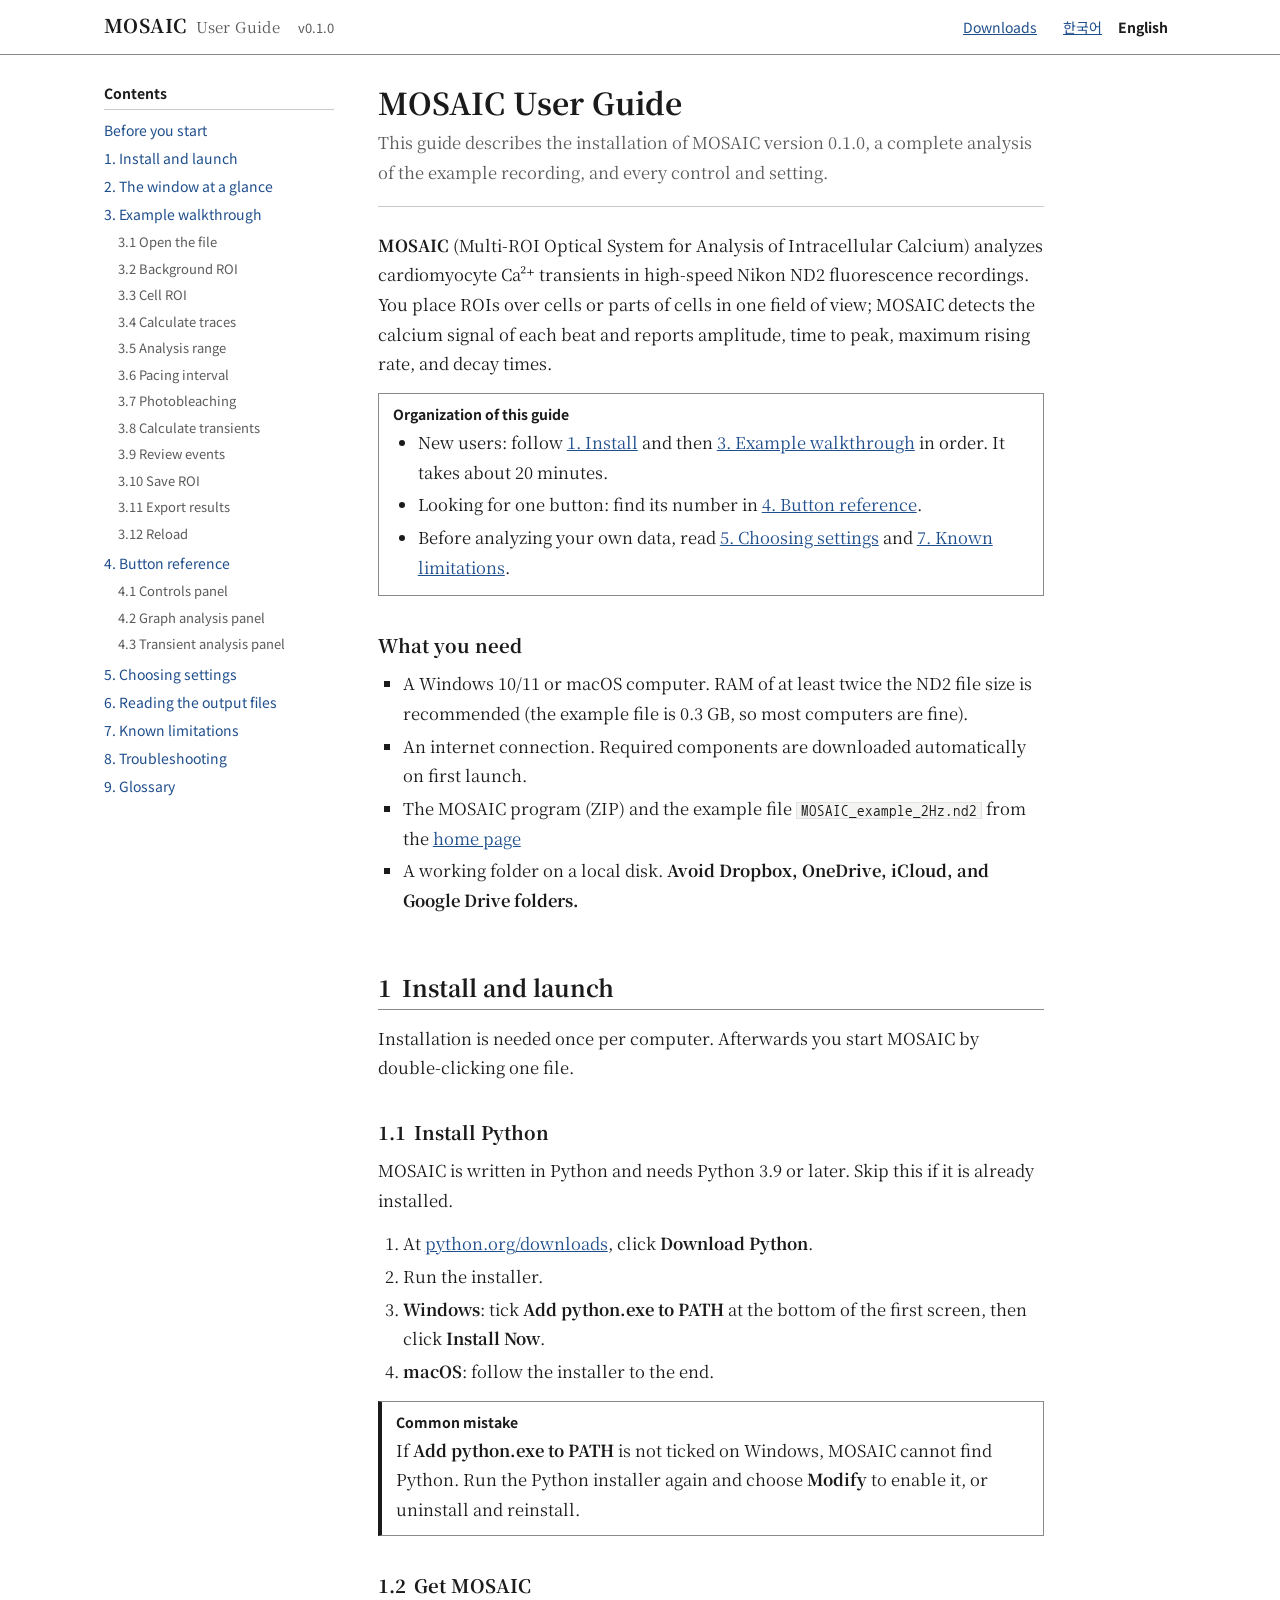
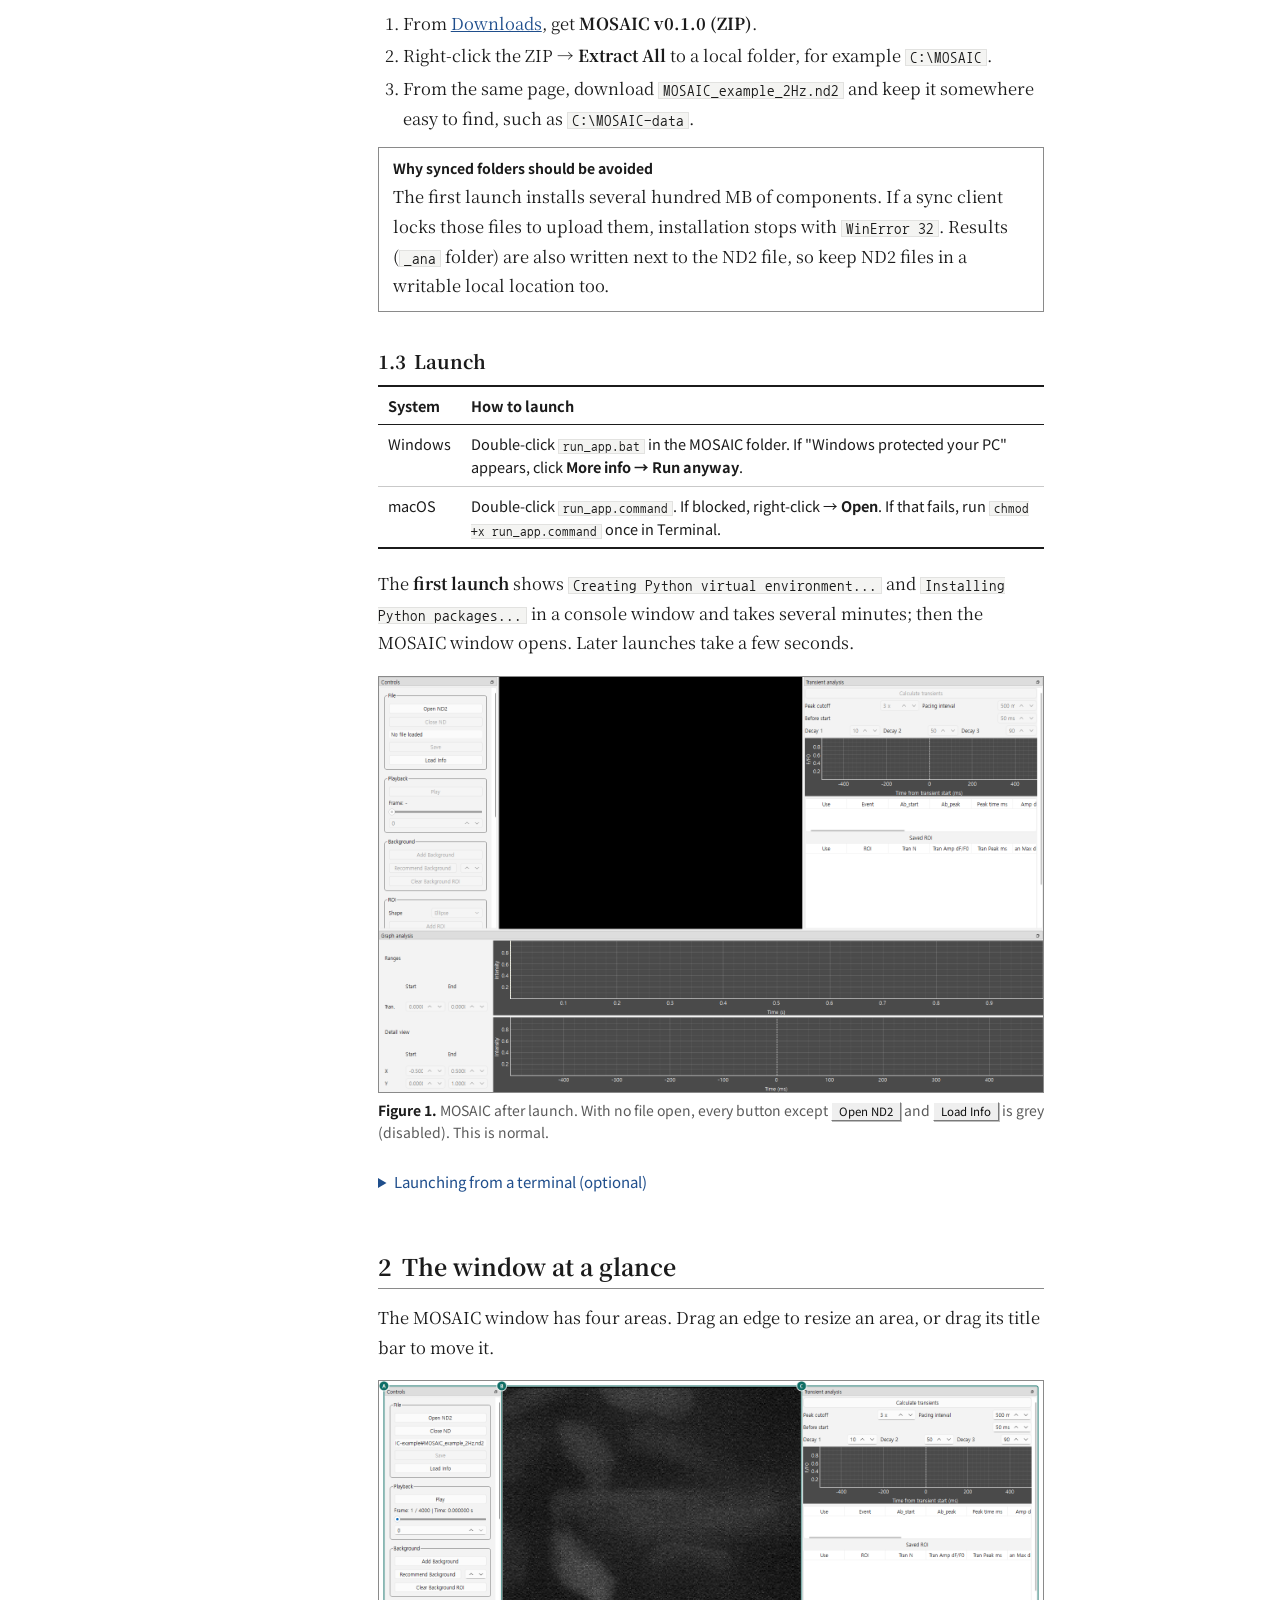
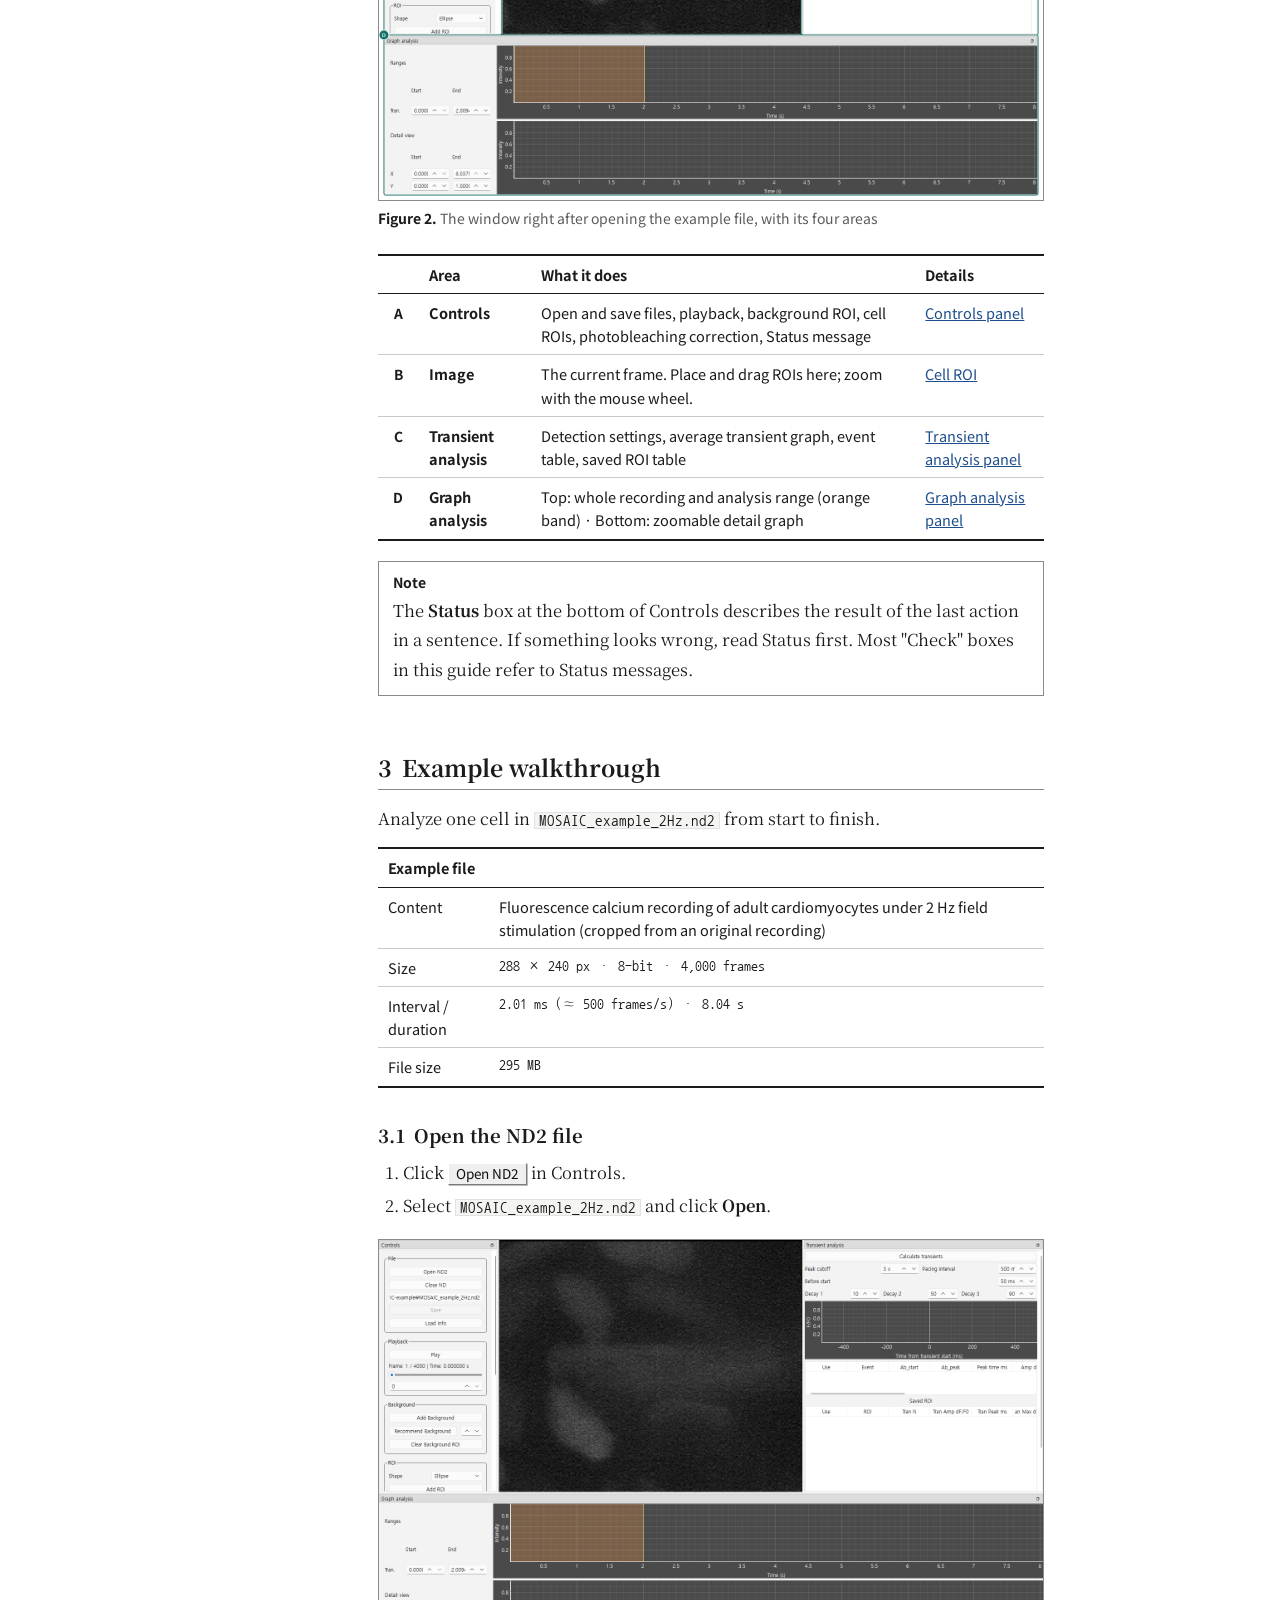
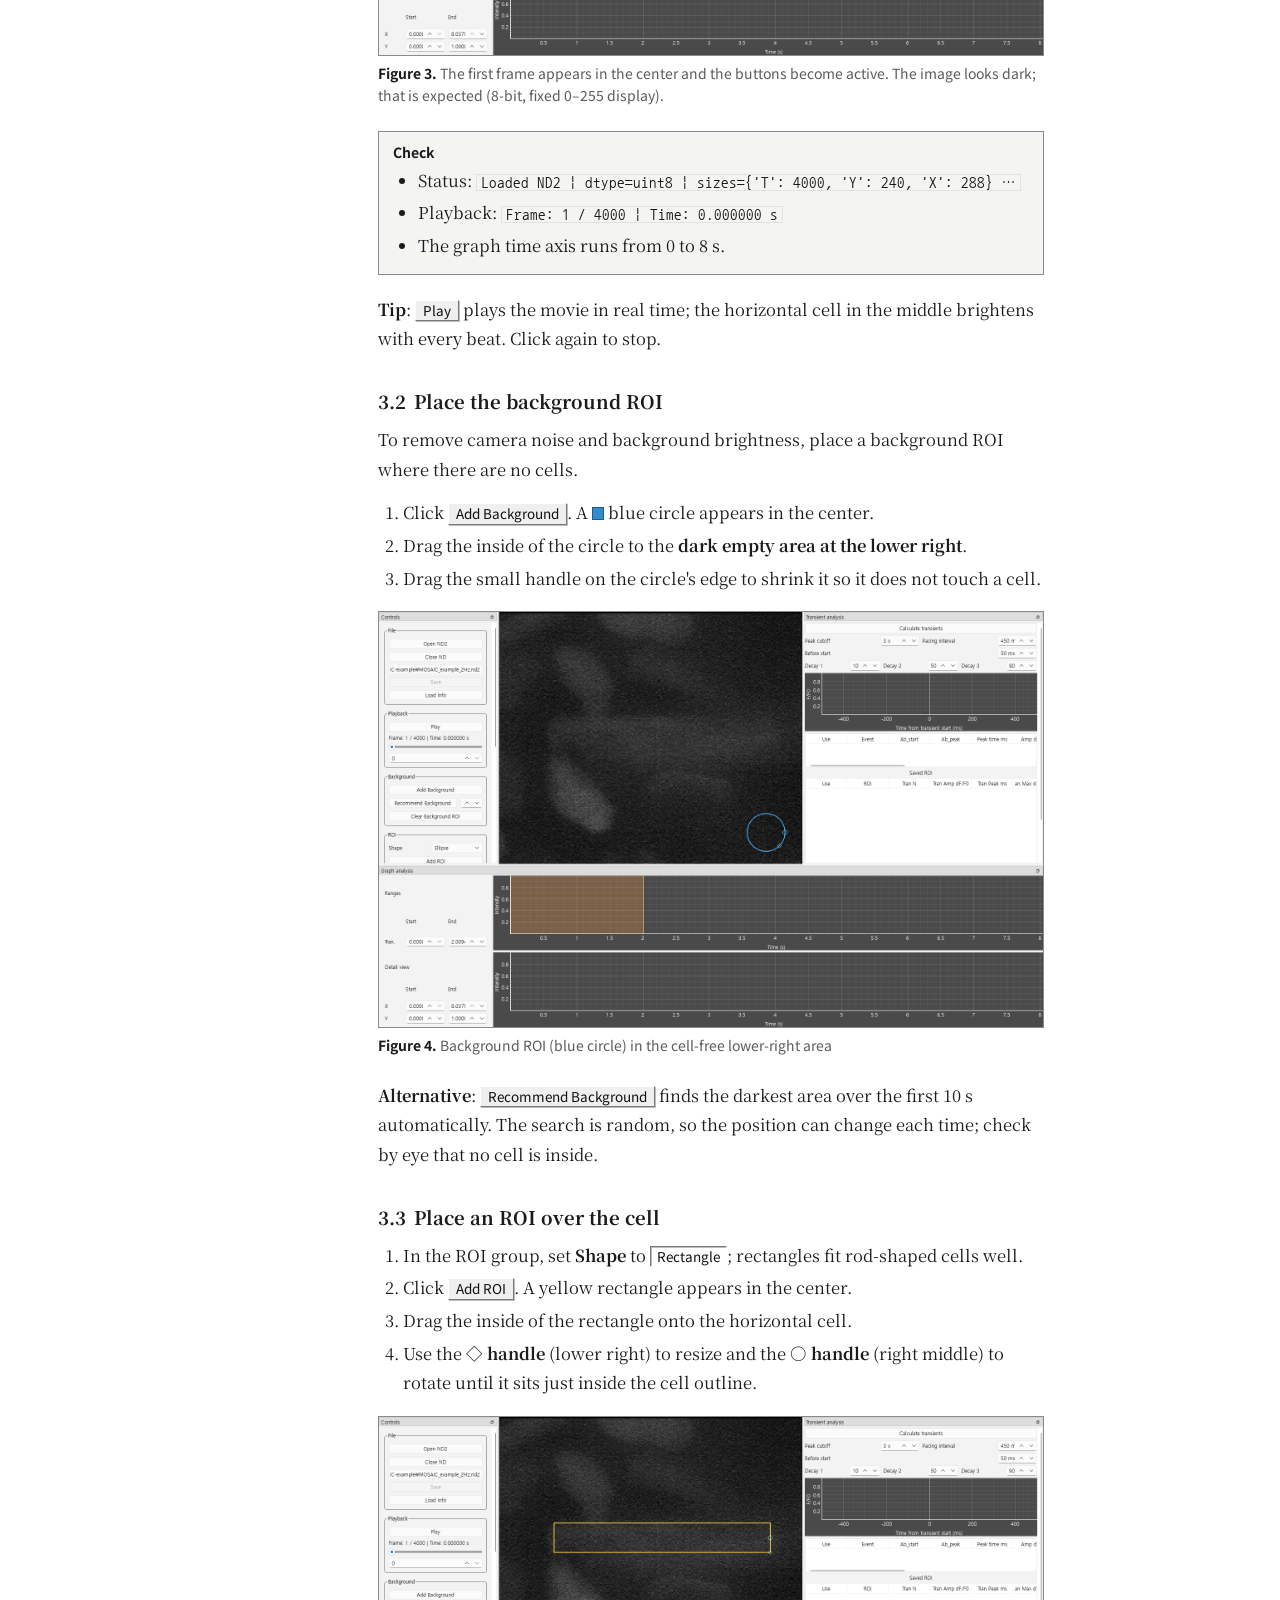
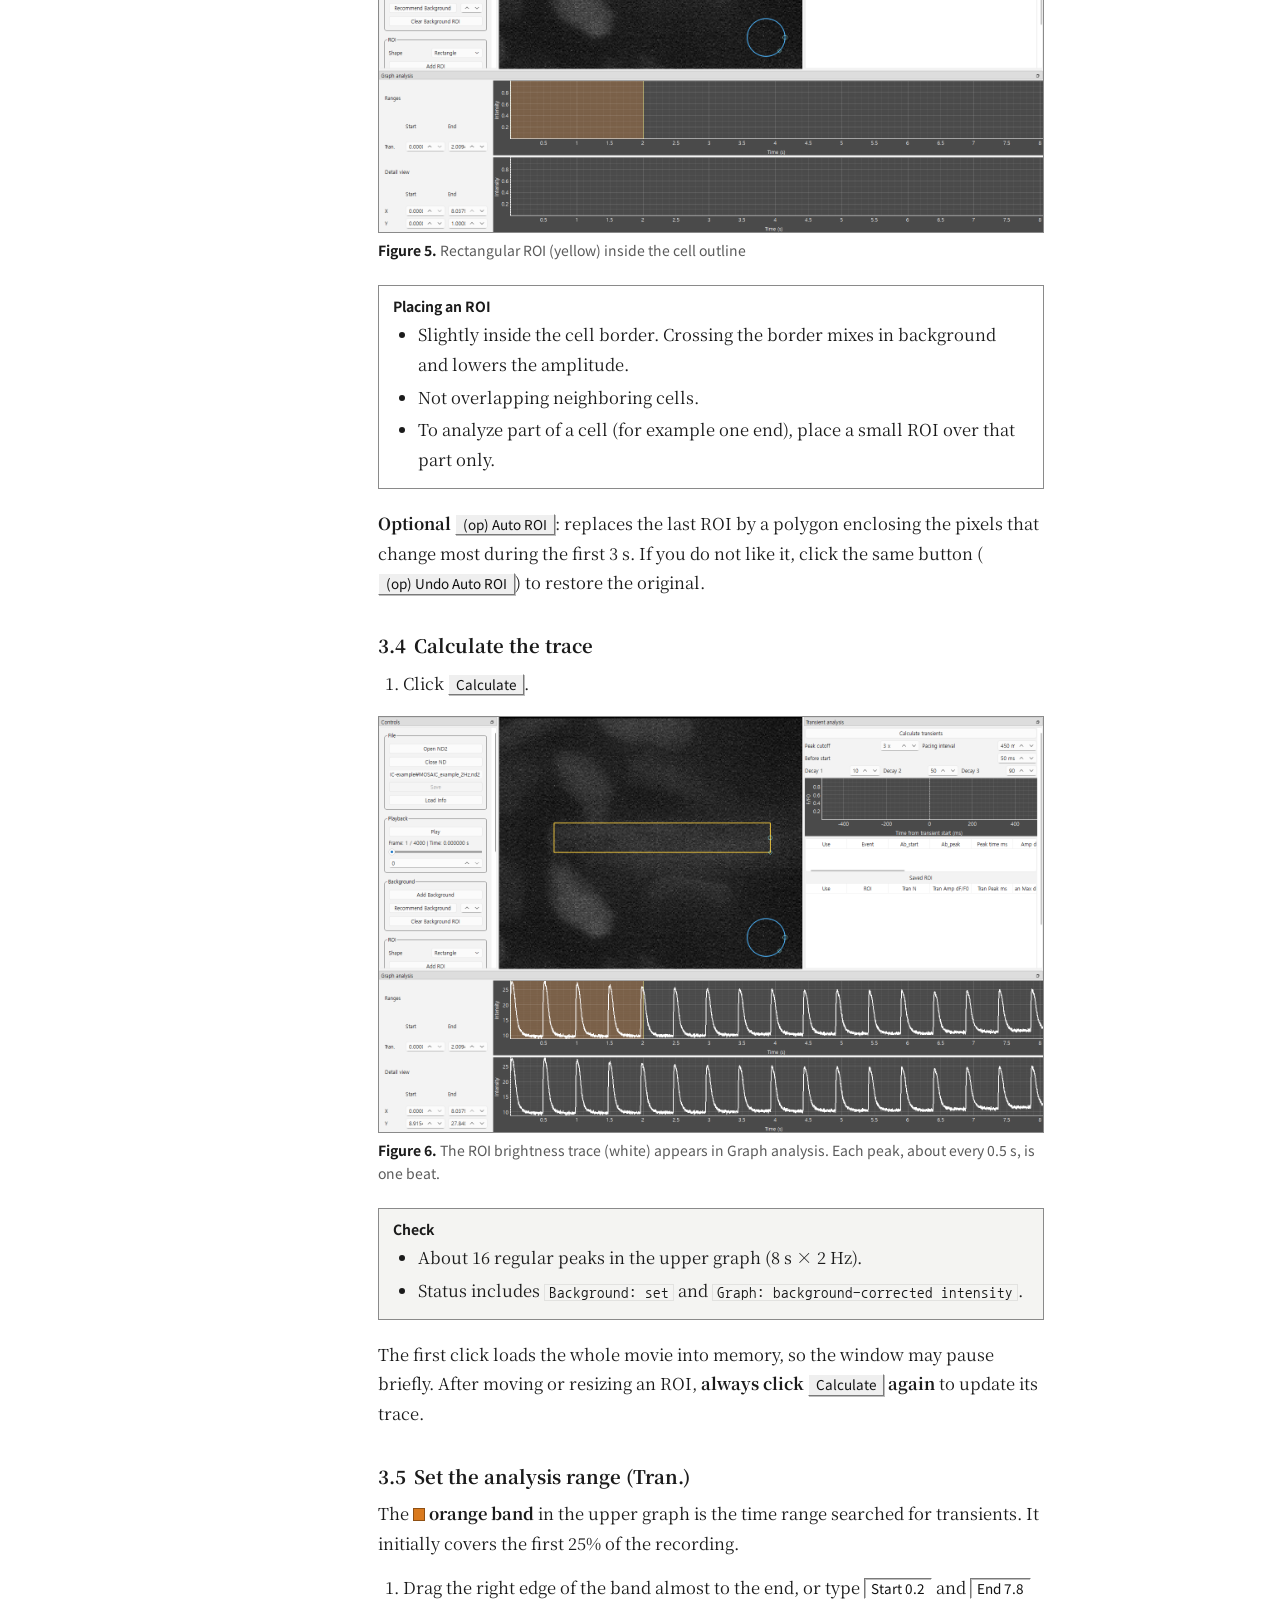
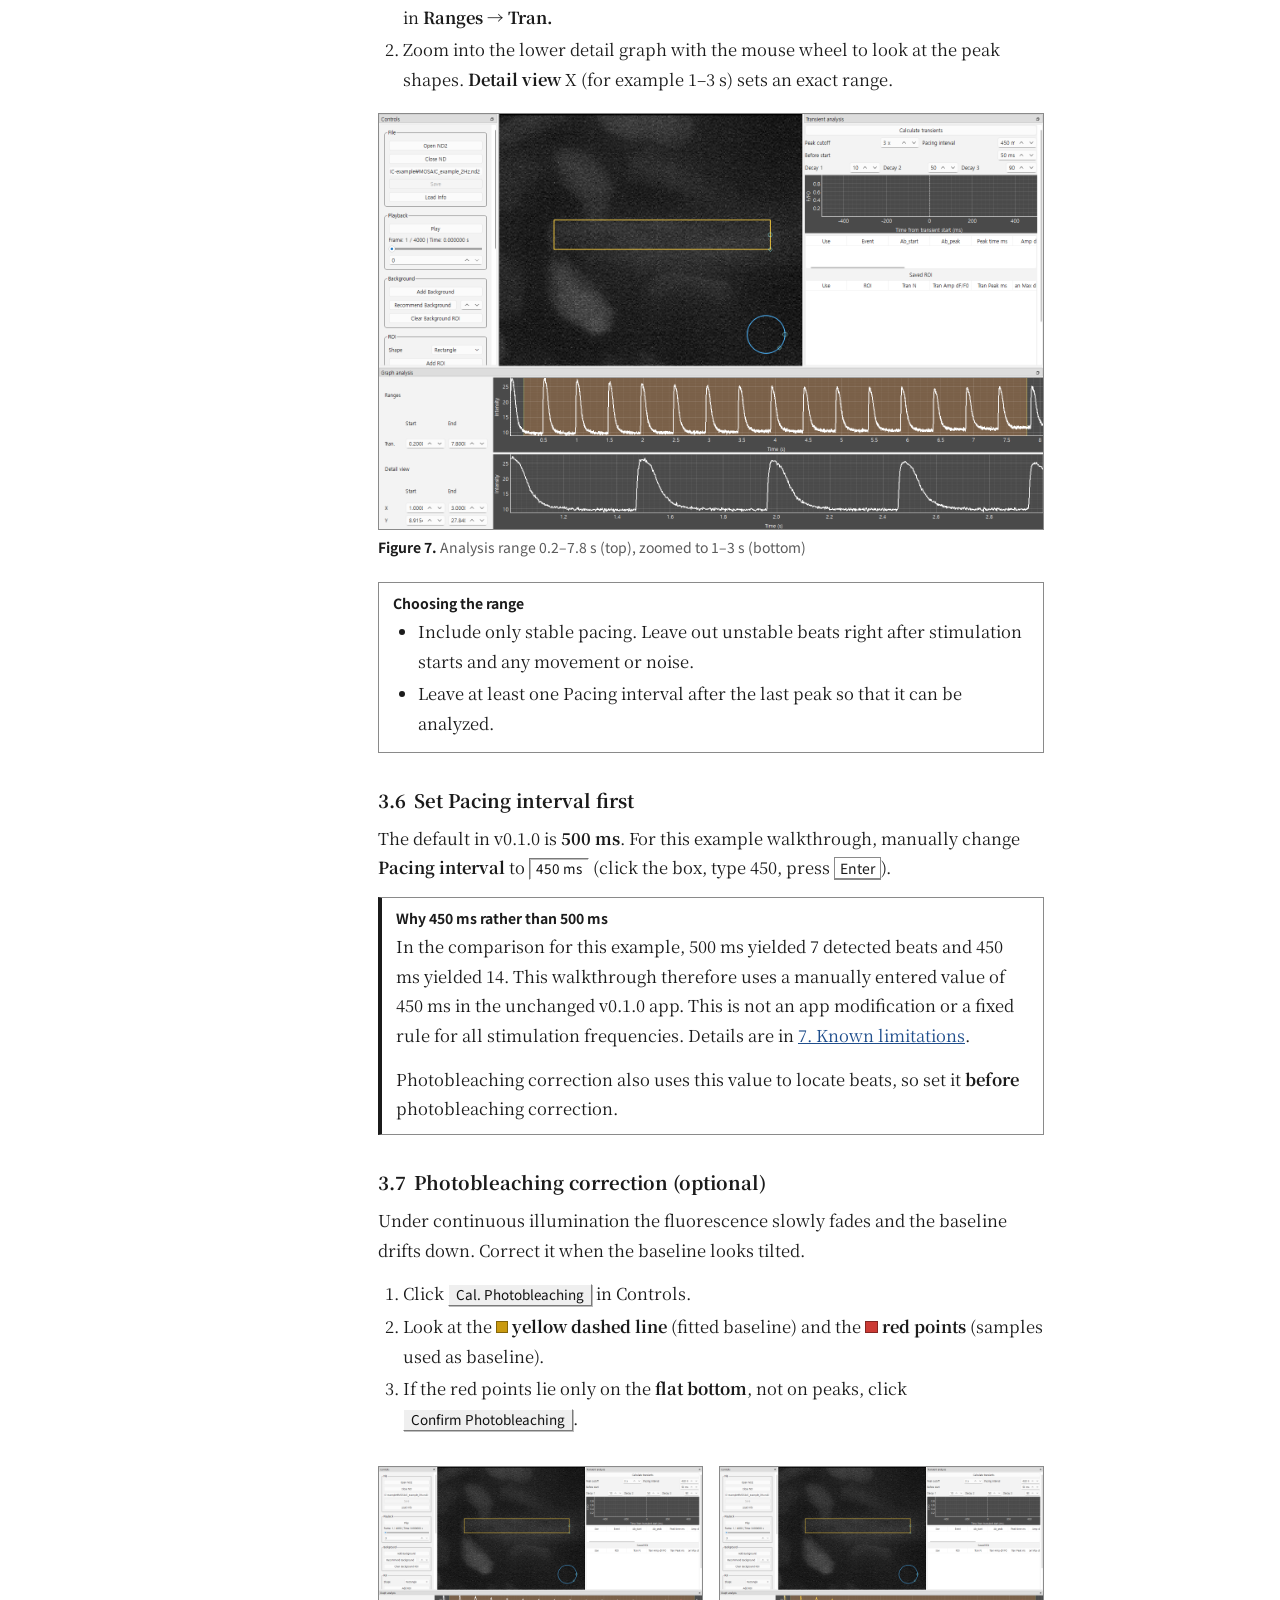
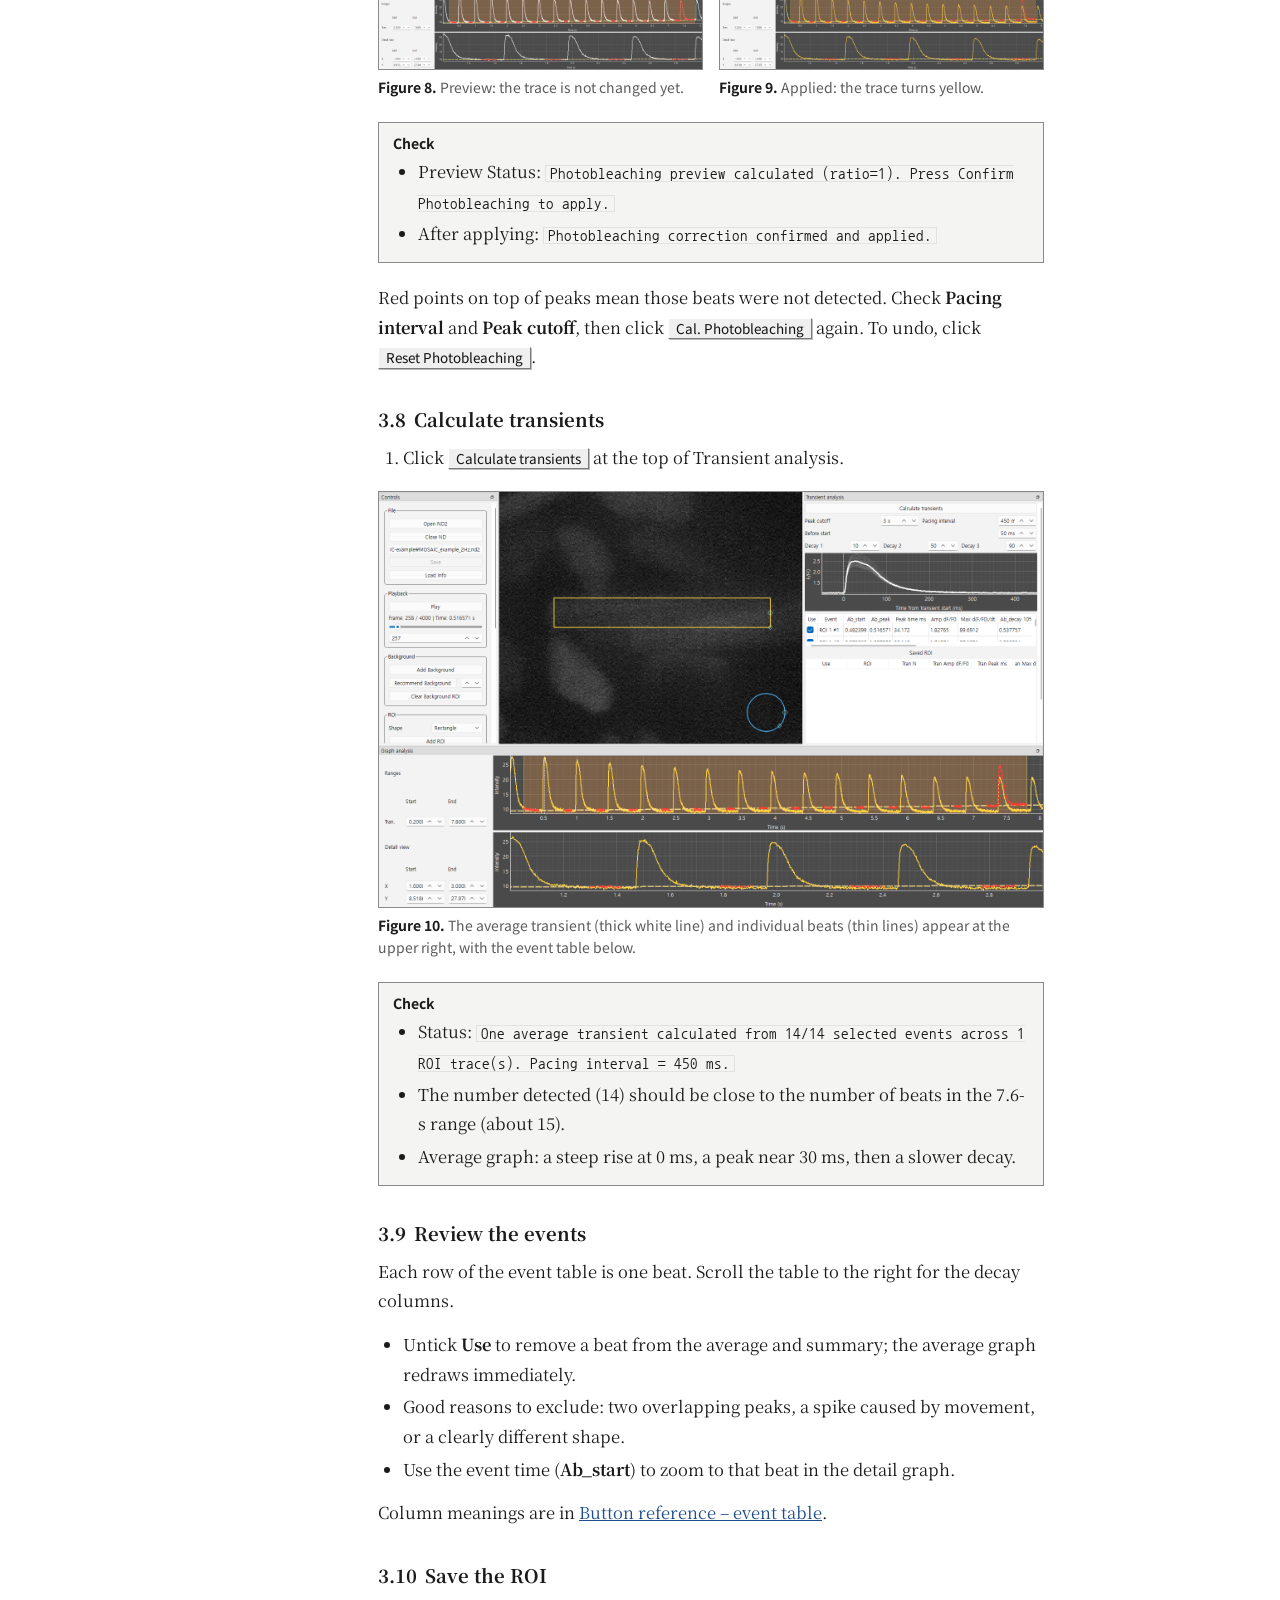
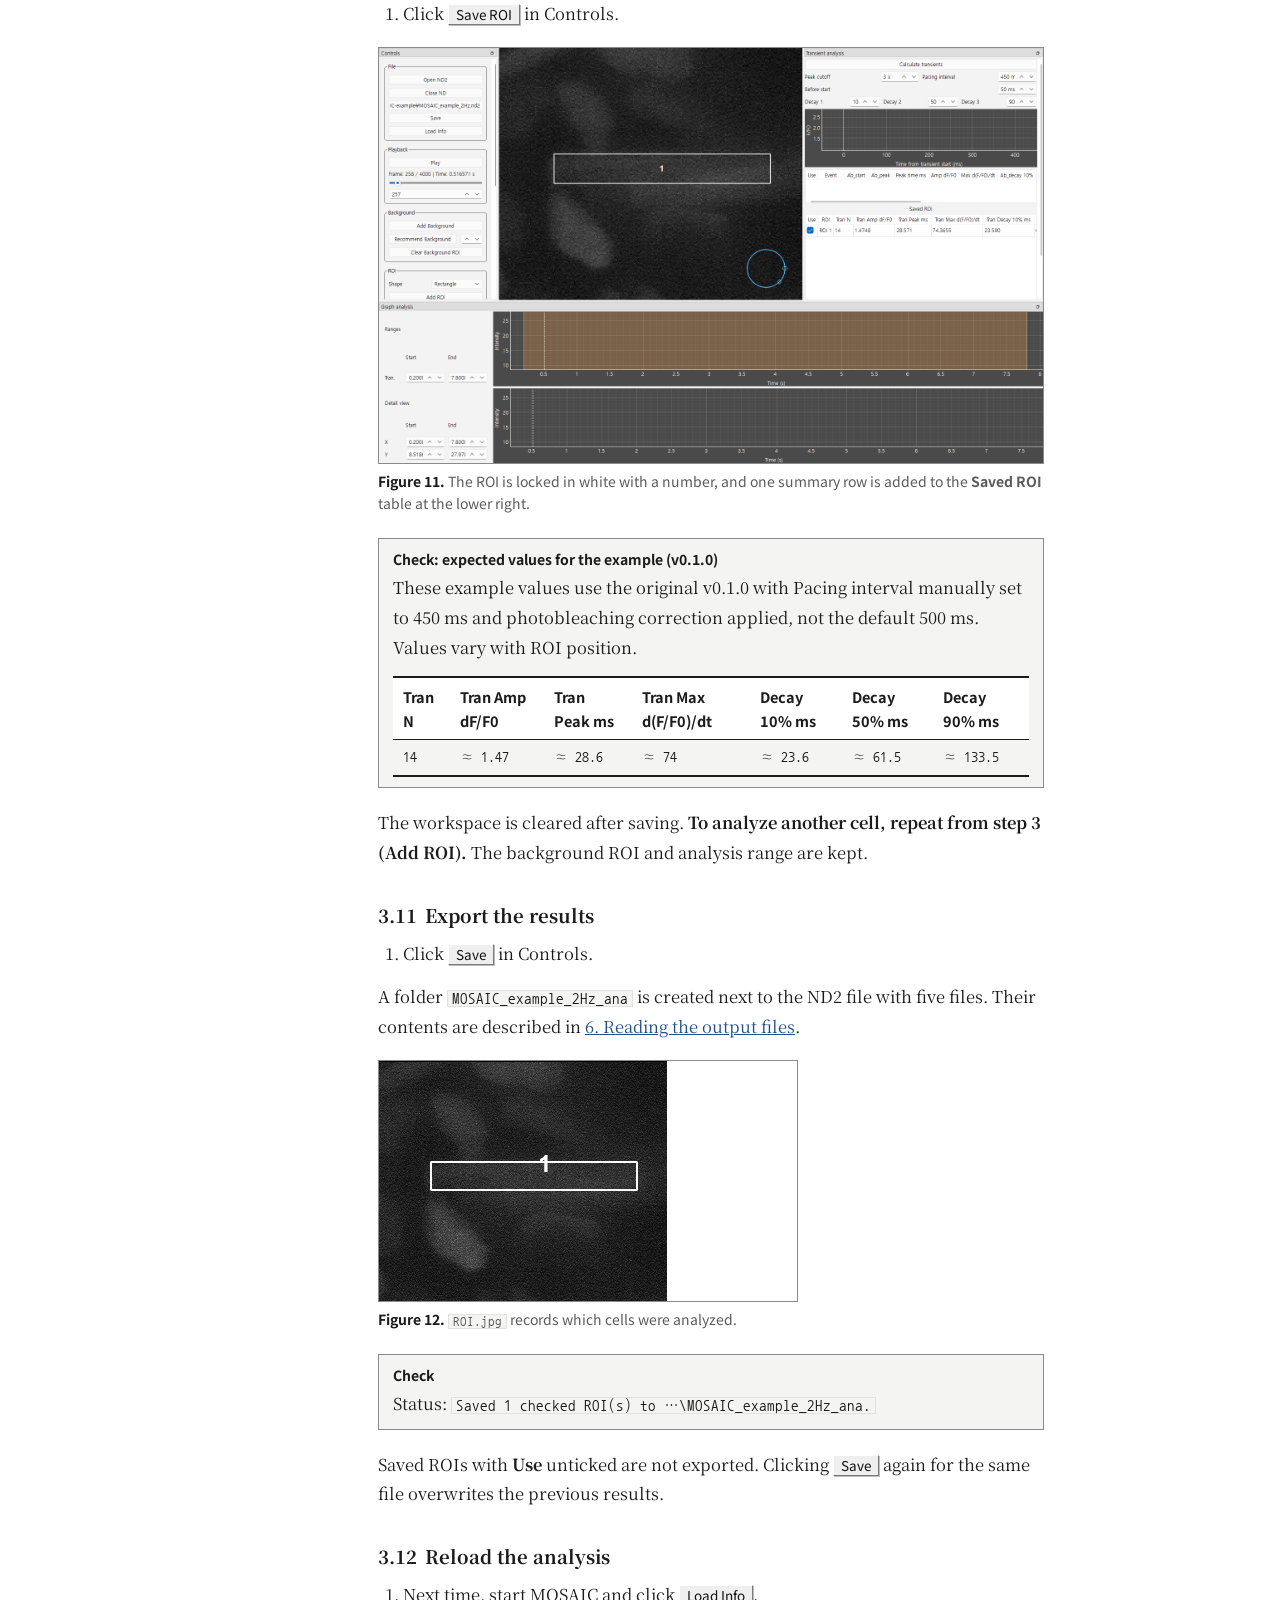
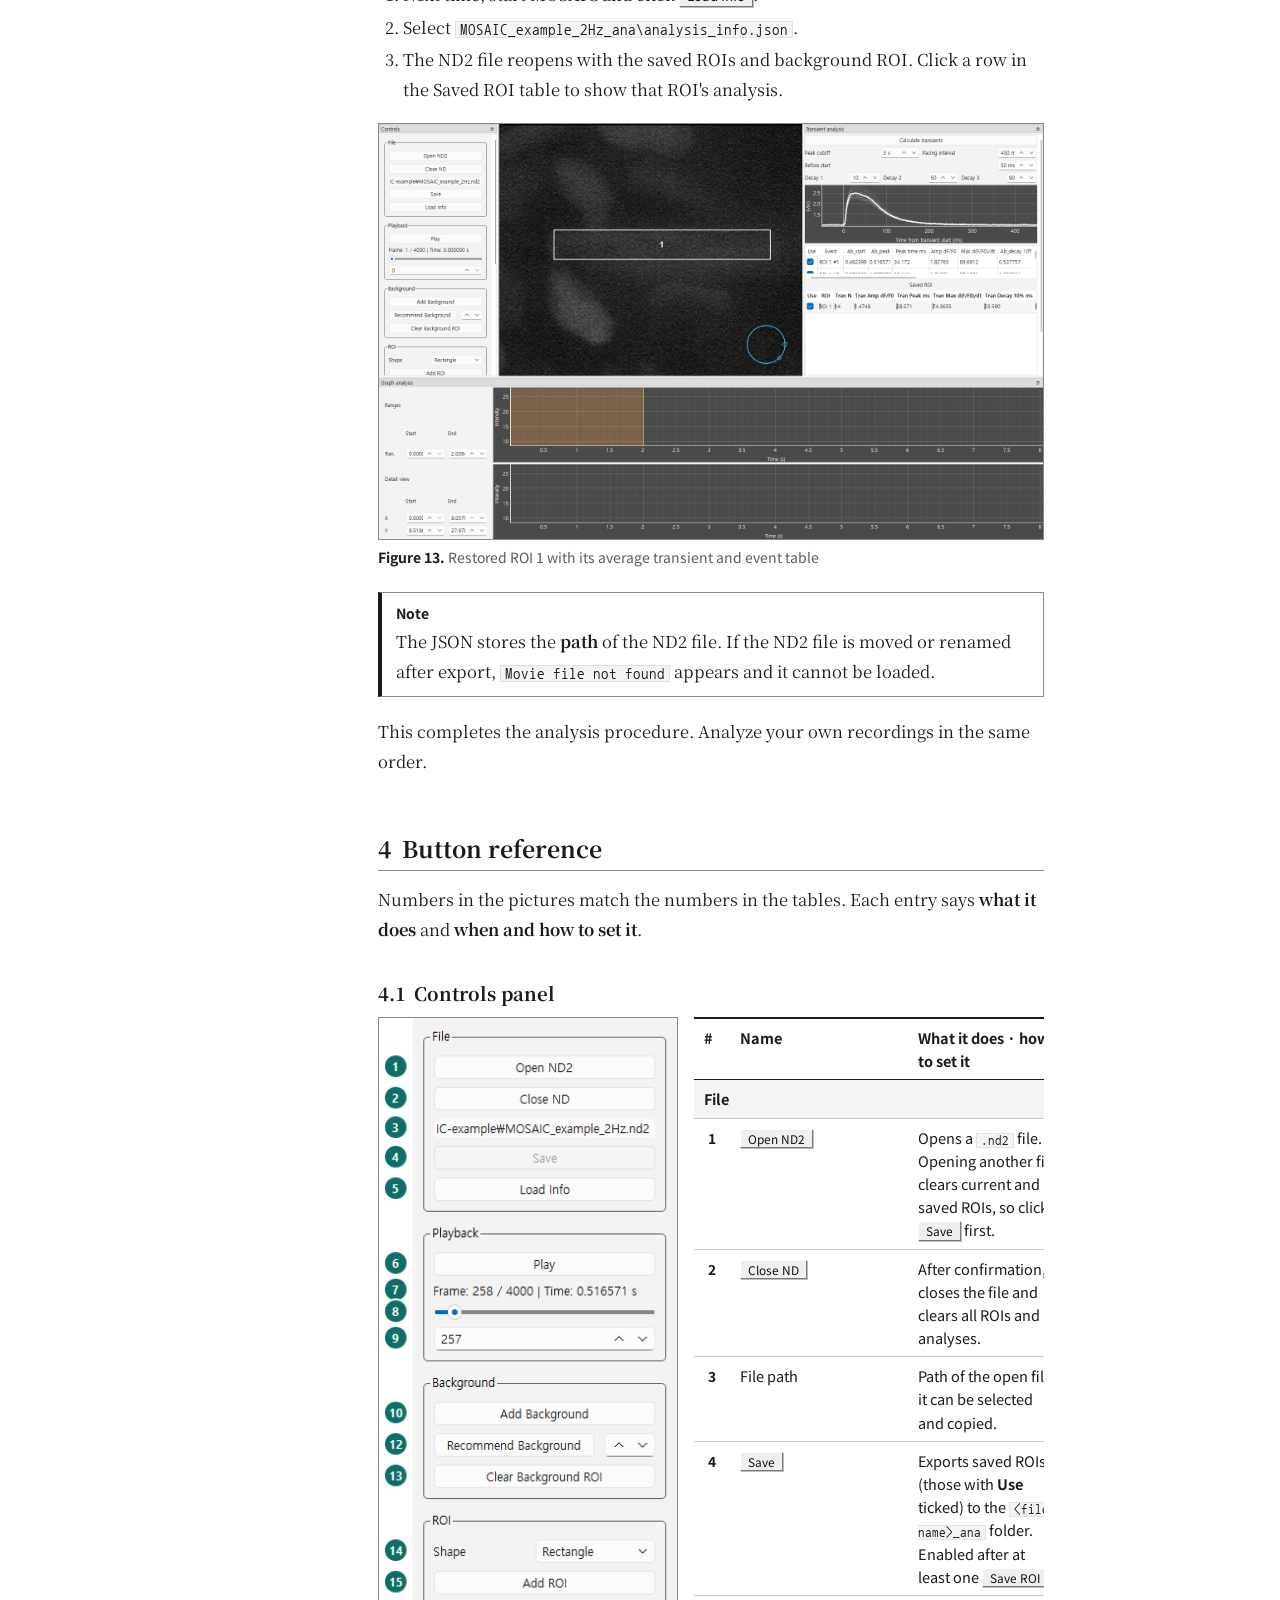
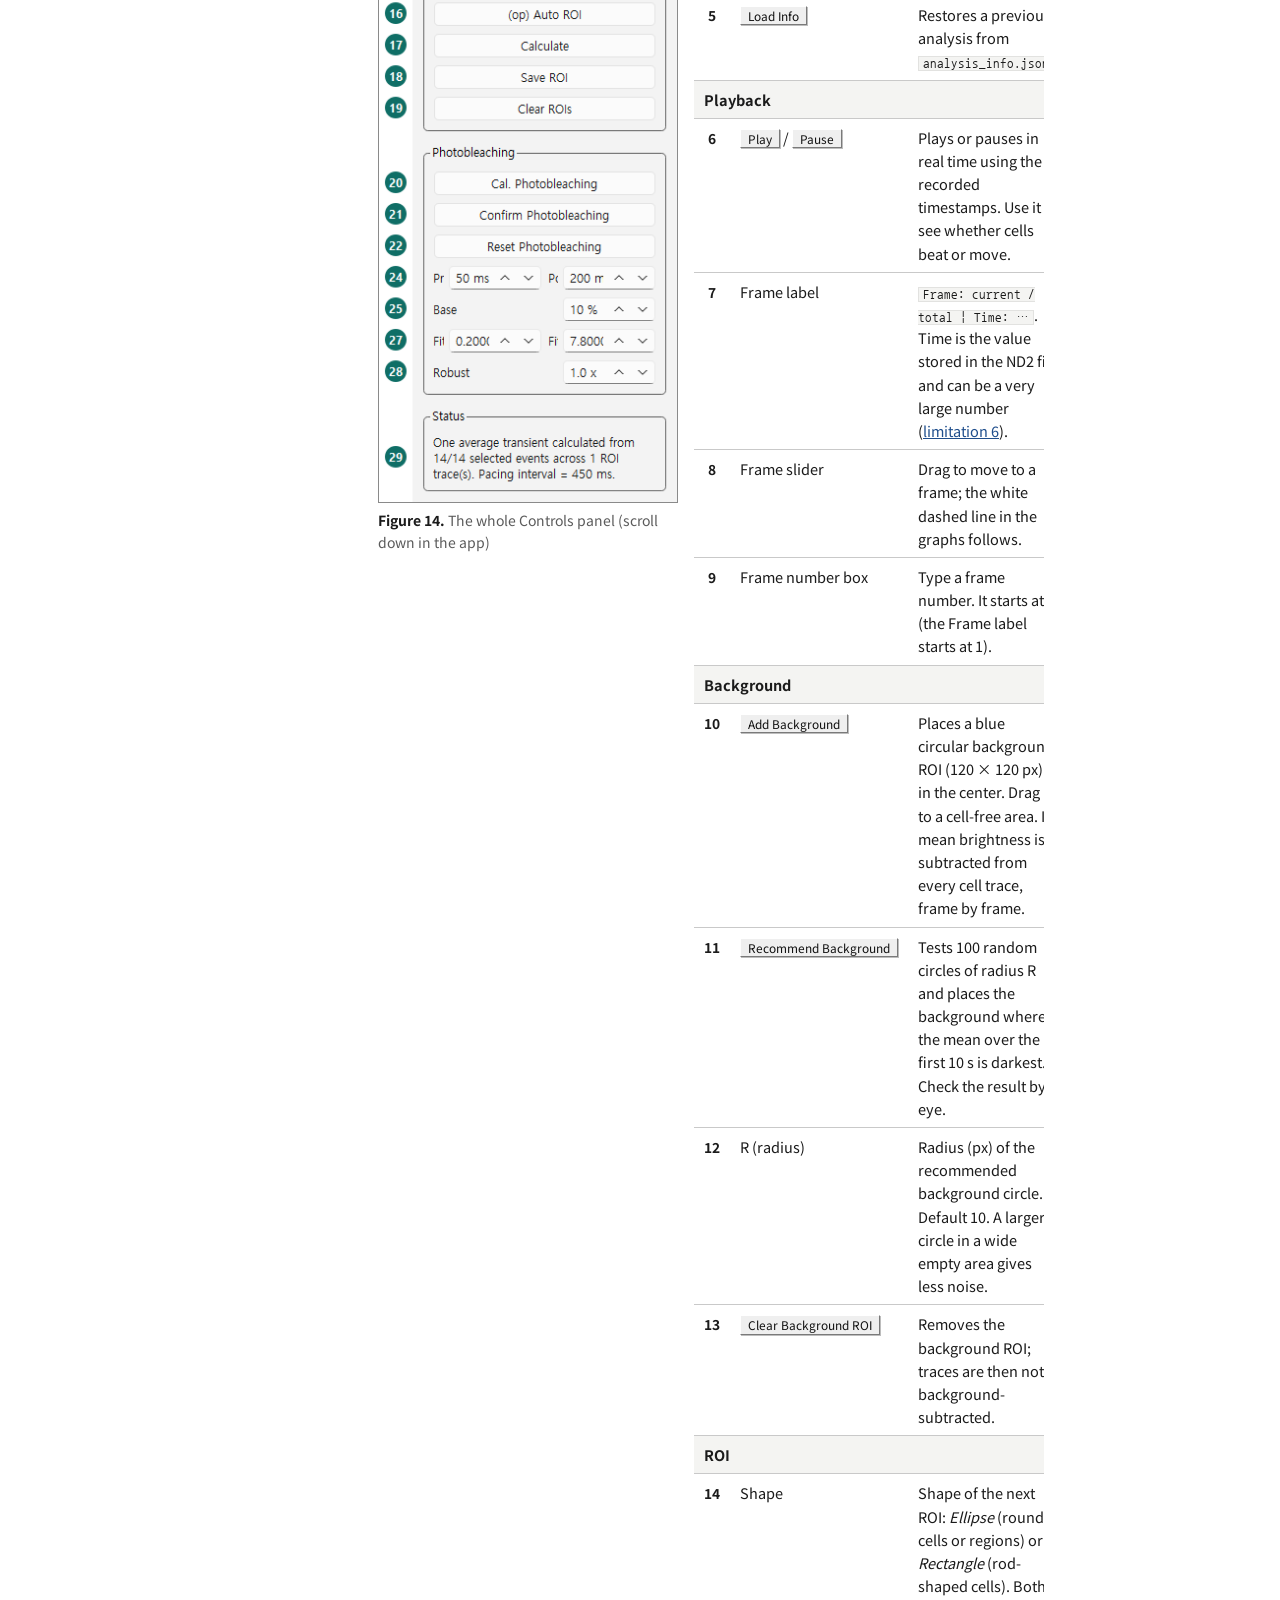
==== guide-en.html @ c1d81a79 "Add files via upload" ====
<!doctype html>
<html lang="en">
<head>
<meta charset="utf-8">
<meta name="viewport" content="width=device-width, initial-scale=1">
<title>MOSAIC User Guide</title>
<meta name="description" content="MOSAIC v0.1.0 user guide: installation, a step-by-step example analysis, and every button and setting explained.">
<link rel="alternate" hreflang="ko" href="guide-ko.html">
<link rel="preconnect" href="https://fonts.googleapis.com">
<link rel="preconnect" href="https://fonts.gstatic.com" crossorigin>
<link rel="stylesheet" href="https://fonts.googleapis.com/css2?family=Nanum+Gothic+Coding&family=Noto+Sans+KR:wght@400;700&family=Noto+Serif+KR:wght@400;700&display=swap">
<link rel="stylesheet" href="assets/site.css">
</head>
<body>

<header class="bar">
  <div class="bar-in">
    <a class="brand" href="index.html">MOSAIC<small>User Guide</small></a>
    <span class="ver">v0.1.0</span>
    <span class="spacer"></span>
    <a class="navlink" href="index.html#downloads">Downloads</a>
    <nav class="langs" aria-label="Language">
      <a href="guide-ko.html" class="lang-switch" lang="ko">한국어</a>
      <a href="guide-en.html" aria-current="true" lang="en">English</a>
    </nav>
  </div>
</header>

<div class="wrap">
<nav class="toc" aria-label="Contents">
  <p>Contents</p>
  <ol>
    <li><a href="#start">Before you start</a></li>
    <li><a href="#install">1. Install and launch</a></li>
    <li><a href="#first-look">2. The window at a glance</a></li>
    <li><a href="#tutorial">3. Example walkthrough</a>
      <ol>
        <li><a href="#t1">3.1 Open the file</a></li>
        <li><a href="#t2">3.2 Background ROI</a></li>
        <li><a href="#t3">3.3 Cell ROI</a></li>
        <li><a href="#t4">3.4 Calculate traces</a></li>
        <li><a href="#t5">3.5 Analysis range</a></li>
        <li><a href="#t6">3.6 Pacing interval</a></li>
        <li><a href="#t7">3.7 Photobleaching</a></li>
        <li><a href="#t8">3.8 Calculate transients</a></li>
        <li><a href="#t9">3.9 Review events</a></li>
        <li><a href="#t10">3.10 Save ROI</a></li>
        <li><a href="#t11">3.11 Export results</a></li>
        <li><a href="#t12">3.12 Reload</a></li>
      </ol>
    </li>
    <li><a href="#reference">4. Button reference</a>
      <ol>
        <li><a href="#ref-controls">4.1 Controls panel</a></li>
        <li><a href="#ref-graph">4.2 Graph analysis panel</a></li>
        <li><a href="#ref-analysis">4.3 Transient analysis panel</a></li>
      </ol>
    </li>
    <li><a href="#settings">5. Choosing settings</a></li>
    <li><a href="#outputs">6. Reading the output files</a></li>
    <li><a href="#limits">7. Known limitations</a></li>
    <li><a href="#trouble">8. Troubleshooting</a></li>
    <li><a href="#glossary">9. Glossary</a></li>
  </ol>
</nav>

<main>
<div class="prose">

<h1 id="start">MOSAIC User Guide</h1>
<p class="lede">This guide describes the installation of MOSAIC version 0.1.0, a complete analysis of the example recording, and every control and setting.</p>

<p><b>MOSAIC</b> (Multi-ROI Optical System for Analysis of Intracellular Calcium) analyzes cardiomyocyte Ca²⁺ transients in high-speed Nikon ND2 fluorescence recordings. You place ROIs over cells or parts of cells in one field of view; MOSAIC detects the calcium signal of each beat and reports amplitude, time to peak, maximum rising rate, and decay times.</p>

<div class="note">
  <span class="tag">Organization of this guide</span>
  <ul>
    <li>New users: follow <a href="#install">1. Install</a> and then <a href="#tutorial">3. Example walkthrough</a> in order. It takes about 20 minutes.</li>
    <li>Looking for one button: find its number in <a href="#reference">4. Button reference</a>.</li>
    <li>Before analyzing your own data, read <a href="#settings">5. Choosing settings</a> and <a href="#limits">7. Known limitations</a>.</li>
  </ul>
</div>

<h3>What you need</h3>
<ul class="check">
  <li>A Windows 10/11 or macOS computer. RAM of at least twice the ND2 file size is recommended (the example file is 0.3 GB, so most computers are fine).</li>
  <li>An internet connection. Required components are downloaded automatically on first launch.</li>
  <li>The MOSAIC program (ZIP) and the example file <code>MOSAIC_example_2Hz.nd2</code> from the <a href="index.html#downloads">home page</a></li>
  <li>A working folder on a local disk. <b>Avoid Dropbox, OneDrive, iCloud, and Google Drive folders.</b></li>
</ul>

<!-- ============ 1. INSTALL ============ -->
<h2 id="install"><span class="secno">1</span>Install and launch</h2>
<p>Installation is needed once per computer. Afterwards you start MOSAIC by double-clicking one file.</p>

<h3 id="python"><span class="secno">1.1</span>Install Python</h3>
<p>MOSAIC is written in Python and needs Python 3.9 or later. Skip this if it is already installed.</p>
<ol>
  <li>At <a href="https://www.python.org/downloads/">python.org/downloads</a>, click <b>Download Python</b>.</li>
  <li>Run the installer.</li>
  <li><b>Windows</b>: tick <b>Add python.exe to PATH</b> at the bottom of the first screen, then click <b>Install Now</b>.</li>
  <li><b>macOS</b>: follow the installer to the end.</li>
</ol>
<div class="warn"><span class="tag">Common mistake</span><p>If <b>Add python.exe to PATH</b> is not ticked on Windows, MOSAIC cannot find Python. Run the Python installer again and choose <b>Modify</b> to enable it, or uninstall and reinstall.</p></div>

<h3 id="download"><span class="secno">1.2</span>Get MOSAIC</h3>
<ol>
  <li>From <a href="index.html#downloads">Downloads</a>, get <b>MOSAIC v0.1.0 (ZIP)</b>.</li>
  <li>Right-click the ZIP → <b>Extract All</b> to a local folder, for example <code>C:\MOSAIC</code>.</li>
  <li>From the same page, download <code>MOSAIC_example_2Hz.nd2</code> and keep it somewhere easy to find, such as <code>C:\MOSAIC-data</code>.</li>
</ol>
<div class="note"><span class="tag">Why synced folders should be avoided</span><p>The first launch installs several hundred MB of components. If a sync client locks those files to upload them, installation stops with <code>WinError 32</code>. Results (<code>_ana</code> folder) are also written next to the ND2 file, so keep ND2 files in a writable local location too.</p></div>

<h3 id="run"><span class="secno">1.3</span>Launch</h3>
<div class="tw"><table>
<tr><th>System</th><th>How to launch</th></tr>
<tr><td>Windows</td><td>Double-click <code>run_app.bat</code> in the MOSAIC folder. If "Windows protected your PC" appears, click <b>More info → Run anyway</b>.</td></tr>
<tr><td>macOS</td><td>Double-click <code>run_app.command</code>. If blocked, right-click → <b>Open</b>. If that fails, run <code>chmod +x run_app.command</code> once in Terminal.</td></tr>
</table></div>
<p>The <b>first launch</b> shows <code>Creating Python virtual environment...</code> and <code>Installing Python packages...</code> in a console window and takes several minutes; then the MOSAIC window opens. Later launches take a few seconds.</p>
<figure>
  <a href="assets/img/01-start.png"><img src="assets/img/01-start.png" alt="MOSAIC right after launch; most buttons are disabled because no file is open" loading="lazy" width="1600" height="1000"></a>
  <figcaption>MOSAIC after launch. With no file open, every button except <span class="btn">Open ND2</span> and <span class="btn">Load Info</span> is grey (disabled). This is normal.</figcaption>
</figure>
<details>
  <summary>Launching from a terminal (optional)</summary>
<pre><code>python -m venv .venv
source .venv/bin/activate          # Windows: .venv\Scripts\activate
python -m pip install -e .
PYTHONPATH="$PWD/src" python -m mosaic.main</code></pre>
</details>

<!-- ============ 2. FIRST LOOK ============ -->
<h2 id="first-look"><span class="secno">2</span>The window at a glance</h2>
<p>The MOSAIC window has four areas. Drag an edge to resize an area, or drag its title bar to move it.</p>
<figure>
  <a href="assets/img/00-layout.png"><img src="assets/img/00-layout.png" alt="The four areas of the MOSAIC window: A Controls, B Image, C Transient analysis, D Graph analysis" loading="lazy" width="1628" height="1028"></a>
  <figcaption>The window right after opening the example file, with its four areas</figcaption>
</figure>
<div class="tw"><table>
<tr><th class="n"></th><th>Area</th><th>What it does</th><th>Details</th></tr>
<tr><td class="n"><span class="num">A</span></td><td><b>Controls</b></td><td>Open and save files, playback, background ROI, cell ROIs, photobleaching correction, Status message</td><td><a href="#ref-controls">Controls panel</a></td></tr>
<tr><td class="n"><span class="num">B</span></td><td><b>Image</b></td><td>The current frame. Place and drag ROIs here; zoom with the mouse wheel.</td><td><a href="#t3">Cell ROI</a></td></tr>
<tr><td class="n"><span class="num">C</span></td><td><b>Transient analysis</b></td><td>Detection settings, average transient graph, event table, saved ROI table</td><td><a href="#ref-analysis">Transient analysis panel</a></td></tr>
<tr><td class="n"><span class="num">D</span></td><td><b>Graph analysis</b></td><td>Top: whole recording and analysis range (orange band) · Bottom: zoomable detail graph</td><td><a href="#ref-graph">Graph analysis panel</a></td></tr>
</table></div>
<div class="note"><span class="tag">Note</span><p>The <b>Status</b> box at the bottom of Controls describes the result of the last action in a sentence. If something looks wrong, read Status first. Most "Check" boxes in this guide refer to Status messages.</p></div>

<!-- ============ 3. TUTORIAL ============ -->
<h2 id="tutorial"><span class="secno">3</span>Example walkthrough</h2>
<p>Analyze one cell in <code>MOSAIC_example_2Hz.nd2</code> from start to finish.</p>
<div class="tw"><table>
<tr><th>Example file</th><th></th></tr>
<tr><td>Content</td><td>Fluorescence calcium recording of adult cardiomyocytes under 2 Hz field stimulation (cropped from an original recording)</td></tr>
<tr><td>Size</td><td class="v">288 × 240 px · 8-bit · 4,000 frames</td></tr>
<tr><td>Interval / duration</td><td class="v">2.01 ms (≈ 500 frames/s) · 8.04 s</td></tr>
<tr><td>File size</td><td class="v">295 MB</td></tr>
</table></div>

<section class="step" id="t1"><div>
<h3><span class="secno">3.1</span>Open the ND2 file</h3>
<ol>
  <li>Click <span class="btn">Open ND2</span> in Controls.</li>
  <li>Select <code>MOSAIC_example_2Hz.nd2</code> and click <b>Open</b>.</li>
</ol>
<figure>
  <a href="assets/img/02-open.png"><img src="assets/img/02-open.png" alt="The example file opened" loading="lazy" width="1600" height="1000"></a>
  <figcaption>The first frame appears in the center and the buttons become active. The image looks dark; that is expected (8-bit, fixed 0–255 display).</figcaption>
</figure>
<div class="ok"><span class="tag">Check</span>
<ul>
  <li>Status: <code>Loaded ND2 | dtype=uint8 | sizes={'T': 4000, 'Y': 240, 'X': 288} …</code></li>
  <li>Playback: <code>Frame: 1 / 4000 | Time: 0.000000 s</code></li>
  <li>The graph time axis runs from 0 to 8 s.</li>
</ul></div>
<p><b>Tip</b>: <span class="btn">Play</span> plays the movie in real time; the horizontal cell in the middle brightens with every beat. Click again to stop.</p>
</div></section>

<section class="step" id="t2"><div>
<h3><span class="secno">3.2</span>Place the background ROI</h3>
<p>To remove camera noise and background brightness, place a background ROI where there are no cells.</p>
<ol>
  <li>Click <span class="btn">Add Background</span>. A <span class="sw bgroi"></span>blue circle appears in the center.</li>
  <li>Drag the inside of the circle to the <b>dark empty area at the lower right</b>.</li>
  <li>Drag the small handle on the circle's edge to shrink it so it does not touch a cell.</li>
</ol>
<figure>
  <a href="assets/img/03-background.png"><img src="assets/img/03-background.png" alt="Blue background ROI in the empty lower-right area" loading="lazy" width="1600" height="1000"></a>
  <figcaption>Background ROI (blue circle) in the cell-free lower-right area</figcaption>
</figure>
<p><b>Alternative</b>: <span class="btn">Recommend Background</span> finds the darkest area over the first 10 s automatically. The search is random, so the position can change each time; check by eye that no cell is inside.</p>
</div></section>

<section class="step" id="t3"><div>
<h3><span class="secno">3.3</span>Place an ROI over the cell</h3>
<ol>
  <li>In the ROI group, set <b>Shape</b> to <span class="fld">Rectangle</span>; rectangles fit rod-shaped cells well.</li>
  <li>Click <span class="btn">Add ROI</span>. A yellow rectangle appears in the center.</li>
  <li>Drag the inside of the rectangle onto the horizontal cell.</li>
  <li>Use the <b>◇ handle</b> (lower right) to resize and the <b>○ handle</b> (right middle) to rotate until it sits just inside the cell outline.</li>
</ol>
<figure>
  <a href="assets/img/04-roi.png"><img src="assets/img/04-roi.png" alt="Yellow rectangular ROI over the horizontal cell" loading="lazy" width="1600" height="1000"></a>
  <figcaption>Rectangular ROI (yellow) inside the cell outline</figcaption>
</figure>
<div class="note"><span class="tag">Placing an ROI</span>
<ul>
  <li>Slightly inside the cell border. Crossing the border mixes in background and lowers the amplitude.</li>
  <li>Not overlapping neighboring cells.</li>
  <li>To analyze part of a cell (for example one end), place a small ROI over that part only.</li>
</ul></div>
<p><b>Optional <span class="btn">(op) Auto ROI</span></b>: replaces the last ROI by a polygon enclosing the pixels that change most during the first 3 s. If you do not like it, click the same button (<span class="btn">(op) Undo Auto ROI</span>) to restore the original.</p>
</div></section>

<section class="step" id="t4"><div>
<h3><span class="secno">3.4</span>Calculate the trace</h3>
<ol><li>Click <span class="btn">Calculate</span>.</li></ol>
<figure>
  <a href="assets/img/05-calculate.png"><img src="assets/img/05-calculate.png" alt="After Calculate, a beating white trace appears in the graphs" loading="lazy" width="1600" height="1000"></a>
  <figcaption>The ROI brightness trace (white) appears in Graph analysis. Each peak, about every 0.5 s, is one beat.</figcaption>
</figure>
<div class="ok"><span class="tag">Check</span>
<ul>
  <li>About 16 regular peaks in the upper graph (8 s × 2 Hz).</li>
  <li>Status includes <code>Background: set</code> and <code>Graph: background-corrected intensity</code>.</li>
</ul></div>
<p>The first click loads the whole movie into memory, so the window may pause briefly. After moving or resizing an ROI, <b>always click <span class="btn">Calculate</span> again</b> to update its trace.</p>
</div></section>

<section class="step" id="t5"><div>
<h3><span class="secno">3.5</span>Set the analysis range (Tran.)</h3>
<p>The <span class="sw tran"></span><b>orange band</b> in the upper graph is the time range searched for transients. It initially covers the first 25% of the recording.</p>
<ol>
  <li>Drag the right edge of the band almost to the end, or type <span class="fld">Start 0.2</span> and <span class="fld">End 7.8</span> in <b>Ranges → Tran.</b></li>
  <li>Zoom into the lower detail graph with the mouse wheel to look at the peak shapes. <b>Detail view</b> X (for example 1–3 s) sets an exact range.</li>
</ol>
<figure>
  <a href="assets/img/06-range.png"><img src="assets/img/06-range.png" alt="Orange analysis range widened to 0.2–7.8 s and lower graph zoomed to 1–3 s" loading="lazy" width="1600" height="1000"></a>
  <figcaption>Analysis range 0.2–7.8 s (top), zoomed to 1–3 s (bottom)</figcaption>
</figure>
<div class="note"><span class="tag">Choosing the range</span>
<ul>
  <li>Include only stable pacing. Leave out unstable beats right after stimulation starts and any movement or noise.</li>
  <li>Leave at least one Pacing interval after the last peak so that it can be analyzed.</li>
</ul></div>
</div></section>

<section class="step" id="t6"><div>
<h3><span class="secno">3.6</span>Set Pacing interval first</h3>
<p>The default in v0.1.0 is <b>500 ms</b>. For this example walkthrough, manually change <b>Pacing interval</b> to <span class="fld">450 ms</span> (click the box, type 450, press <kbd>Enter</kbd>).</p>
<div class="warn"><span class="tag">Why 450 ms rather than 500 ms</span>
<p>In the comparison for this example, 500 ms yielded 7 detected beats and 450 ms yielded 14. This walkthrough therefore uses a manually entered value of 450 ms in the unchanged v0.1.0 app. This is not an app modification or a fixed rule for all stimulation frequencies. Details are in <a href="#limits">7. Known limitations</a>.</p>
<p>Photobleaching correction also uses this value to locate beats, so set it <b>before</b> photobleaching correction.</p></div>
</div></section>

<section class="step" id="t7"><div>
<h3><span class="secno">3.7</span>Photobleaching correction (optional)</h3>
<p>Under continuous illumination the fluorescence slowly fades and the baseline drifts down. Correct it when the baseline looks tilted.</p>
<ol>
  <li>Click <span class="btn">Cal. Photobleaching</span> in Controls.</li>
  <li>Look at the <span class="sw corr"></span><b>yellow dashed line</b> (fitted baseline) and the <span class="sw base"></span><b>red points</b> (samples used as baseline).</li>
  <li>If the red points lie only on the <b>flat bottom</b>, not on peaks, click <span class="btn">Confirm Photobleaching</span>.</li>
</ol>
<div class="fig-split">
<figure>
  <a href="assets/img/07-photobleaching-preview.png"><img src="assets/img/07-photobleaching-preview.png" alt="Photobleaching preview with yellow dashed baseline and red baseline points" loading="lazy" width="1600" height="1000"></a>
  <figcaption>Preview: the trace is not changed yet.</figcaption>
</figure>
<figure>
  <a href="assets/img/08-photobleaching-confirmed.png"><img src="assets/img/08-photobleaching-confirmed.png" alt="Trace turned yellow after correction" loading="lazy" width="1600" height="1000"></a>
  <figcaption>Applied: the trace turns yellow.</figcaption>
</figure>
</div>
<div class="ok"><span class="tag">Check</span>
<ul>
  <li>Preview Status: <code>Photobleaching preview calculated (ratio=1). Press Confirm Photobleaching to apply.</code></li>
  <li>After applying: <code>Photobleaching correction confirmed and applied.</code></li>
</ul></div>
<p>Red points on top of peaks mean those beats were not detected. Check <b>Pacing interval</b> and <b>Peak cutoff</b>, then click <span class="btn">Cal. Photobleaching</span> again. To undo, click <span class="btn">Reset Photobleaching</span>.</p>
</div></section>

<section class="step" id="t8"><div>
<h3><span class="secno">3.8</span>Calculate transients</h3>
<ol><li>Click <span class="btn">Calculate transients</span> at the top of Transient analysis.</li></ol>
<figure>
  <a href="assets/img/09-transients.png"><img src="assets/img/09-transients.png" alt="Average transient graph and event table filled in" loading="lazy" width="1600" height="1000"></a>
  <figcaption>The average transient (thick white line) and individual beats (thin lines) appear at the upper right, with the event table below.</figcaption>
</figure>
<div class="ok"><span class="tag">Check</span>
<ul>
  <li>Status: <code>One average transient calculated from 14/14 selected events across 1 ROI trace(s). Pacing interval = 450 ms.</code></li>
  <li>The number detected (14) should be close to the number of beats in the 7.6-s range (about 15).</li>
  <li>Average graph: a steep rise at 0 ms, a peak near 30 ms, then a slower decay.</li>
</ul></div>
</div></section>

<section class="step" id="t9"><div>
<h3><span class="secno">3.9</span>Review the events</h3>
<p>Each row of the event table is one beat. Scroll the table to the right for the decay columns.</p>
<ul>
  <li>Untick <b>Use</b> to remove a beat from the average and summary; the average graph redraws immediately.</li>
  <li>Good reasons to exclude: two overlapping peaks, a spike caused by movement, or a clearly different shape.</li>
  <li>Use the event time (<b>Ab_start</b>) to zoom to that beat in the detail graph.</li>
</ul>
<p>Column meanings are in <a href="#ref-analysis">Button reference – event table</a>.</p>
</div></section>

<section class="step" id="t10"><div>
<h3><span class="secno">3.10</span>Save the ROI</h3>
<ol><li>Click <span class="btn">Save ROI</span> in Controls.</li></ol>
<figure>
  <a href="assets/img/10-save-roi.png"><img src="assets/img/10-save-roi.png" alt="After Save ROI, the ROI 1 summary appears in the Saved ROI table" loading="lazy" width="1600" height="1000"></a>
  <figcaption>The ROI is locked in white with a number, and one summary row is added to the <b>Saved ROI</b> table at the lower right.</figcaption>
</figure>
<div class="ok"><span class="tag">Check: expected values for the example (v0.1.0)</span>
<p>These example values use the original v0.1.0 with Pacing interval manually set to 450 ms and photobleaching correction applied, not the default 500 ms. Values vary with ROI position.</p>
<div class="tw"><table>
<tr><th>Tran N</th><th>Tran Amp dF/F0</th><th>Tran Peak ms</th><th>Tran Max d(F/F0)/dt</th><th>Decay 10% ms</th><th>Decay 50% ms</th><th>Decay 90% ms</th></tr>
<tr><td class="v">14</td><td class="v">≈ 1.47</td><td class="v">≈ 28.6</td><td class="v">≈ 74</td><td class="v">≈ 23.6</td><td class="v">≈ 61.5</td><td class="v">≈ 133.5</td></tr>
</table></div></div>
<p>The workspace is cleared after saving. <b>To analyze another cell, repeat from step 3 (Add ROI).</b> The background ROI and analysis range are kept.</p>
</div></section>

<section class="step" id="t11"><div>
<h3><span class="secno">3.11</span>Export the results</h3>
<ol><li>Click <span class="btn">Save</span> in Controls.</li></ol>
<p>A folder <code>MOSAIC_example_2Hz_ana</code> is created next to the ND2 file with five files. Their contents are described in <a href="#outputs">6. Reading the output files</a>.</p>
<figure style="max-width:420px">
  <a href="assets/img/11-roi-output.jpg"><img src="assets/img/11-roi-output.jpg" alt="ROI.jpg: saved ROI 1 drawn as a white rectangle on the first frame" loading="lazy" width="288" height="240"></a>
  <figcaption><code>ROI.jpg</code> records which cells were analyzed.</figcaption>
</figure>
<div class="ok"><span class="tag">Check</span><p>Status: <code>Saved 1 checked ROI(s) to …\MOSAIC_example_2Hz_ana.</code></p></div>
<p>Saved ROIs with <b>Use</b> unticked are not exported. Clicking <span class="btn">Save</span> again for the same file overwrites the previous results.</p>
</div></section>

<section class="step" id="t12"><div>
<h3><span class="secno">3.12</span>Reload the analysis</h3>
<ol>
  <li>Next time, start MOSAIC and click <span class="btn">Load Info</span>.</li>
  <li>Select <code>MOSAIC_example_2Hz_ana\analysis_info.json</code>.</li>
  <li>The ND2 file reopens with the saved ROIs and background ROI. Click a row in the Saved ROI table to show that ROI's analysis.</li>
</ol>
<figure>
  <a href="assets/img/12-load-info.png"><img src="assets/img/12-load-info.png" alt="Saved ROI 1 and its analysis restored with Load Info" loading="lazy" width="1600" height="1000"></a>
  <figcaption>Restored ROI 1 with its average transient and event table</figcaption>
</figure>
<div class="warn"><span class="tag">Note</span><p>The JSON stores the <b>path</b> of the ND2 file. If the ND2 file is moved or renamed after export, <code>Movie file not found</code> appears and it cannot be loaded.</p></div>
<p>This completes the analysis procedure. Analyze your own recordings in the same order.</p>
</div></section>

<!-- ============ 4. REFERENCE ============ -->
<h2 id="reference"><span class="secno">4</span>Button reference</h2>
<p>Numbers in the pictures match the numbers in the tables. Each entry says <b>what it does</b> and <b>when and how to set it</b>.</p>

<h3 id="ref-controls"><span class="secno">4.1</span>Controls panel</h3>
<div class="fig-split" style="grid-template-columns:minmax(0,300px) minmax(0,1fr);align-items:start">
<figure style="margin-top:0">
  <a href="assets/img/panel-controls.png"><img src="assets/img/panel-controls.png" alt="Controls panel with numbered controls" loading="lazy" width="303" height="1102"></a>
  <figcaption>The whole Controls panel (scroll down in the app)</figcaption>
</figure>
<div class="tw" style="margin:0"><table>
<tr><th class="n">#</th><th>Name</th><th>What it does · how to set it</th></tr>
<tr><td colspan="3"><b>File</b></td></tr>
<tr><td class="n"><span class="num">1</span></td><td><span class="btn">Open ND2</span></td><td>Opens a <code>.nd2</code> file. Opening another file clears current and saved ROIs, so click <span class="btn">Save</span> first.</td></tr>
<tr><td class="n"><span class="num">2</span></td><td><span class="btn">Close ND</span></td><td>After confirmation, closes the file and clears all ROIs and analyses.</td></tr>
<tr><td class="n"><span class="num">3</span></td><td>File path</td><td>Path of the open file; it can be selected and copied.</td></tr>
<tr><td class="n"><span class="num">4</span></td><td><span class="btn">Save</span></td><td>Exports saved ROIs (those with <b>Use</b> ticked) to the <code>&lt;file name&gt;_ana</code> folder. Enabled after at least one <span class="btn">Save ROI</span>.</td></tr>
<tr><td class="n"><span class="num">5</span></td><td><span class="btn">Load Info</span></td><td>Restores a previous analysis from <code>analysis_info.json</code>.</td></tr>
<tr><td colspan="3"><b>Playback</b></td></tr>
<tr><td class="n"><span class="num">6</span></td><td><span class="btn">Play</span> / <span class="btn">Pause</span></td><td>Plays or pauses in real time using the recorded timestamps. Use it to see whether cells beat or move.</td></tr>
<tr><td class="n"><span class="num">7</span></td><td>Frame label</td><td><code>Frame: current / total | Time: …</code>. Time is the value stored in the ND2 file and can be a very large number (<a href="#limits">limitation 6</a>).</td></tr>
<tr><td class="n"><span class="num">8</span></td><td>Frame slider</td><td>Drag to move to a frame; the white dashed line in the graphs follows.</td></tr>
<tr><td class="n"><span class="num">9</span></td><td>Frame number box</td><td>Type a frame number. It starts at 0 (the Frame label starts at 1).</td></tr>
<tr><td colspan="3"><b>Background</b></td></tr>
<tr><td class="n"><span class="num">10</span></td><td><span class="btn">Add Background</span></td><td>Places a blue circular background ROI (120 × 120 px) in the center. Drag it to a cell-free area. Its mean brightness is subtracted from every cell trace, frame by frame.</td></tr>
<tr><td class="n"><span class="num">11</span></td><td><span class="btn">Recommend Background</span></td><td>Tests 100 random circles of radius R and places the background where the mean over the first 10 s is darkest. Check the result by eye.</td></tr>
<tr><td class="n"><span class="num">12</span></td><td>R (radius)</td><td>Radius (px) of the recommended background circle. Default 10. A larger circle in a wide empty area gives less noise.</td></tr>
<tr><td class="n"><span class="num">13</span></td><td><span class="btn">Clear Background ROI</span></td><td>Removes the background ROI; traces are then not background-subtracted.</td></tr>
<tr><td colspan="3"><b>ROI</b></td></tr>
<tr><td class="n"><span class="num">14</span></td><td>Shape</td><td>Shape of the next ROI: <i>Ellipse</i> (round cells or regions) or <i>Rectangle</i> (rod-shaped cells). Both can be rotated.</td></tr>
<tr><td class="n"><span class="num">15</span></td><td><span class="btn">Add ROI</span></td><td>Adds an 80 × 80 px ROI. Several ROIs are analyzed together (ROI 1, ROI 2 …).</td></tr>
<tr><td class="n"><span class="num">16</span></td><td><span class="btn">(op) Auto ROI</span></td><td>Optional. Replaces the last ROI by a polygon around the pixels that change most (top 10%) during the first 3 s. Click again to undo.</td></tr>
<tr><td class="n"><span class="num">17</span></td><td><span class="btn">Calculate</span></td><td>Calculates mean brightness minus background for each ROI and draws it. Click again after changing an ROI. The first click loads the whole movie and takes time.</td></tr>
<tr><td class="n"><span class="num">18</span></td><td><span class="btn">Save ROI</span></td><td>Stores the traces, events, and summaries of the current ROIs and locks them. The workspace is cleared for the next cell.</td></tr>
<tr><td class="n"><span class="num">19</span></td><td><span class="btn">Clear ROIs</span></td><td>Removes unsaved ROIs and their analyses (saved ROIs remain).</td></tr>
<tr><td colspan="3"><b>Photobleaching</b></td></tr>
<tr><td class="n"><span class="num">20</span></td><td><span class="btn">Cal. Photobleaching</span></td><td>Draws a preview of a robust straight-line baseline fit. Yellow dashed = fit; red points = baseline used.</td></tr>
<tr><td class="n"><span class="num">21</span></td><td><span class="btn">Confirm Photobleaching</span></td><td>Applies the correction (trace turns yellow). Transient analysis is cleared; calculate it again.</td></tr>
<tr><td class="n"><span class="num">22</span></td><td><span class="btn">Reset Photobleaching</span></td><td>Returns to the uncorrected trace and default settings.</td></tr>
<tr><td class="n"><span class="num">23</span></td><td>Pre <span class="v">50 ms</span></td><td>Time excluded from the baseline <b>before</b> each beat. Increase it if the start of the rise is mixed into the red points.</td></tr>
<tr><td class="n"><span class="num">24</span></td><td>Post <span class="v">200 ms</span></td><td>Time excluded <b>after</b> each beat's recovery. Increase it if the decay tail is mixed into the red points.</td></tr>
<tr><td class="n"><span class="num">25</span></td><td>Base <span class="v">10 %</span></td><td>Minimum fraction of the fit window that must remain as baseline; otherwise the ROI is not corrected (Status shows <code>skipped</code>). Lower it when fast pacing leaves little baseline.</td></tr>
<tr><td class="n"><span class="num">26</span></td><td>Fit S</td><td>Start (s) of the fit window. By default it follows the Tran. range; once changed by hand, your value is kept.</td></tr>
<tr><td class="n"><span class="num">27</span></td><td>Fit E</td><td>End (s) of the fit window.</td></tr>
<tr><td class="n"><span class="num">28</span></td><td>Robust <span class="v">1.0 ×</span></td><td>Sensitivity to outlying points. Smaller values reduce their influence more. Usually leave at 1.0.</td></tr>
<tr><td colspan="3"><b>Status</b></td></tr>
<tr><td class="n"><span class="num">29</span></td><td>Status</td><td>Describes the result or error of the last action. Always check it.</td></tr>
</table></div>
</div>

<h3 id="ref-graph"><span class="secno">4.2</span>Graph analysis panel</h3>
<figure>
  <a href="assets/img/panel-graph.png"><img src="assets/img/panel-graph.png" alt="Graph analysis panel with numbered controls" loading="lazy" width="1628" height="393"></a>
</figure>
<div class="tw"><table>
<tr><th class="n">#</th><th>Name</th><th>What it does · how to set it</th></tr>
<tr><td class="n"><span class="num">1</span></td><td>Tran. Start</td><td>Start (s) of the transient analysis range; linked to the left edge of the orange band.</td></tr>
<tr><td class="n"><span class="num">2</span></td><td>Tran. End</td><td>End (s) of the range. Leave at least one Pacing interval after the last beat.</td></tr>
<tr><td class="n"><span class="num">3</span></td><td>Overview graph</td><td>Trace of the whole recording. Drag the <span class="sw tran"></span>orange band to set the analysis range. White dashed line = current frame. This graph does not zoom.</td></tr>
<tr><td class="n"><span class="num">4</span></td><td>Detail view X</td><td>Exact time range (Start/End, s) of the detail graph.</td></tr>
<tr><td class="n"><span class="num">5</span></td><td>Detail view Y</td><td>Exact intensity range of the detail graph.</td></tr>
<tr><td class="n"><span class="num">6</span></td><td>Detail graph</td><td>Mouse wheel = zoom, drag = pan. Use it to inspect peak shapes and fitted lines.</td></tr>
</table></div>

<h3 id="ref-analysis"><span class="secno">4.3</span>Transient analysis panel</h3>
<div class="fig-split" style="grid-template-columns:minmax(0,480px) minmax(0,1fr);align-items:start">
<figure style="margin-top:0">
  <a href="assets/img/panel-analysis.png"><img src="assets/img/panel-analysis.png" alt="Transient analysis panel with numbered controls" loading="lazy" width="588" height="721"></a>
</figure>
<div class="tw" style="margin:0"><table>
<tr><th class="n">#</th><th>Name</th><th>What it does · how to set it</th></tr>
<tr><td class="n"><span class="num">1</span></td><td><span class="btn">Calculate transients</span></td><td>Detects beats in the Tran. range and builds the average and table. Click again after changing settings.</td></tr>
<tr><td class="n"><span class="num">2</span></td><td>Peak cutoff <span class="v">3 ×</span></td><td>How many times the baseline noise a peak must exceed to count as a beat. Raise it (4–5) if noise is detected; lower it (2) if small beats are missed.</td></tr>
<tr><td class="n"><span class="num">3</span></td><td>Pacing interval <span class="v">500 ms</span></td><td>Minimum spacing between beats and the analysis window after each beat. The default is 500 ms; this example uses a manually entered value of 450 ms. <a href="#limits">Limitation 1</a></td></tr>
<tr><td class="n"><span class="num">4</span></td><td>Before start <span class="v">50 ms</span></td><td>Period before onset; its mean is F₀ (reference brightness). Keep it within the flat interval between beats.</td></tr>
<tr><td class="n"><span class="num">5–7</span></td><td>Decay 1 / 2 / 3 <span class="v">10 / 50 / 90 %</span></td><td>Which decay levels (percent of amplitude lost after the peak) to report. Click <span class="btn">Calculate transients</span> after changing them.</td></tr>
<tr><td class="n"><span class="num">8</span></td><td>Average transient graph</td><td>Thin lines = ticked individual beats; thick line = mean (F/F₀). X axis: time from onset.</td></tr>
<tr><td class="n"><span class="num">9</span></td><td>Event table</td><td>One row per beat; <b>Use</b> includes or excludes it. Columns are explained below.</td></tr>
<tr><td class="n"><span class="num">10</span></td><td>Saved ROI table</td><td>One row per saved ROI; <b>Use</b> = include in export. Click a row to show that ROI's analysis again.</td></tr>
</table></div>
</div>

<h4>Event table columns</h4>
<div class="tw"><table>
<tr><th>Column</th><th>Meaning</th><th>Unit</th></tr>
<tr><td><b>Use</b></td><td>Ticked = included in average and summary</td><td></td></tr>
<tr><td><b>Event</b></td><td>ROI name and beat number (e.g. ROI 1 #3)</td><td></td></tr>
<tr><td><b>Ab_start</b></td><td>Onset time (10% of amplitude), from recording start</td><td class="v">s</td></tr>
<tr><td><b>Ab_peak</b></td><td>Peak time</td><td class="v">s</td></tr>
<tr><td><b>Peak time ms</b></td><td>Time to peak = Ab_peak − Ab_start</td><td class="v">ms</td></tr>
<tr><td><b>Amp dF/F0</b></td><td>(peak − baseline) ÷ F₀</td><td class="v">ratio</td></tr>
<tr><td><b>Max d(F/F0)/dt</b></td><td>Steepest rise between onset and peak</td><td class="v">s⁻¹</td></tr>
<tr><td><b>Ab_decay X%</b></td><td>Time when the amplitude has decreased by X%</td><td class="v">s</td></tr>
<tr><td><b>Decay time X% ms</b></td><td>Time from peak to X% decay</td><td class="v">ms</td></tr>
</table></div>
<p><code>NA</code> means the value could not be measured (for example, the trace did not fall to 90% within the analysis window).</p>
<h4>Saved ROI table columns</h4>
<p><b>ROI</b> (number), <b>Tran N</b> (number of ticked beats), <b>Tran Amp dF/F0</b>, <b>Tran Peak ms</b>, <b>Tran Max d(F/F0)/dt</b>, <b>Tran Decay X% ms</b>: all are <b>means</b> over the ticked beats. While a saved ROI is displayed, changing <b>Use</b> in the event table updates these values.</p>

<!-- ============ 5. SETTINGS ============ -->
<h2 id="settings"><span class="secno">5</span>Choosing settings</h2>
<p>What to decide for your own data, in order.</p>
<div class="tw"><table>
<tr><th>Order</th><th>Setting</th><th>Recommendation</th><th>How to check</th></tr>
<tr><td class="v">1</td><td>Background ROI</td><td>No cells or debris, not in the dark image corner shadow; as large as possible</td><td>Play the movie and make sure nothing passes through</td></tr>
<tr><td class="v">2</td><td>Cell ROI</td><td>Slightly inside the cell border, not overlapping neighbors</td><td>The cell stays inside the ROI across frames</td></tr>
<tr><td class="v">3</td><td>Tran. range</td><td>Stable pacing only, with at least one Pacing interval after the last beat</td><td>Count the peaks in the range</td></tr>
<tr><td class="v">4</td><td>Pacing interval</td><td>Default: 500 ms. Manually use 450 ms for this example; for other recordings, choose the value by inspecting waveforms and detected events</td><td><b>Tran N ≈ range length × pacing frequency</b></td></tr>
<tr><td class="v">5</td><td>Peak cutoff</td><td>Start at 3</td><td>Lower if beats are missed; raise if noise is detected</td></tr>
<tr><td class="v">6</td><td>Photobleaching</td><td>Only when the baseline visibly drifts; default settings</td><td>Red points lie only on the flat bottom</td></tr>
<tr><td class="v">7</td><td>Before start</td><td>50 ms (shorter than the flat interval between beats)</td><td>The average graph is flat left of 0 ms</td></tr>
<tr><td class="v">8</td><td>Decay levels</td><td>10 / 50 / 90 % (manuscript)</td><td>Many NA values: check that the analysis window (Pacing interval) is not too short</td></tr>
</table></div>
<div class="note"><span class="tag">When reporting</span><p>In papers and reports, state the <b>Pacing interval, Peak cutoff, Before start, whether photobleaching correction was applied</b>, and the MOSAIC version (v0.1.0).</p></div>

<!-- ============ 6. OUTPUTS ============ -->
<h2 id="outputs"><span class="secno">6</span>Reading the output files</h2>
<p><span class="btn">Save</span> writes to the <code>&lt;file name&gt;_ana</code> folder next to the ND2 file.</p>
<div class="tw"><table>
<tr><th>File</th><th>Contents</th><th>Columns</th></tr>
<tr><td><code>analysis.xlsx</code></td><td>Per-ROI summary (same as the Saved ROI table), ready for statistics</td><td>ROI · Tran N · Tran Amp dF/F0 · Tran Peak ms · Tran Max d(F/F0)/dt · Tran Decay X% ms</td></tr>
<tr><td><code>rawtrace.xlsx</code></td><td>Whole trace of each ROI (background-subtracted, <b>before</b> photobleaching correction)</td><td>Time s · ROI 1 · ROI 2 …</td></tr>
<tr><td><code>transient.xlsx</code></td><td>Average transient curve (F/F₀) of each ROI, for figures</td><td>ROI n transient time s · ROI n transient F/F0 (two columns per ROI)</td></tr>
<tr><td><code>ROI.jpg</code></td><td>First frame with saved ROI outlines and numbers</td><td></td></tr>
<tr><td><code>analysis_info.json</code></td><td>Complete record for <span class="btn">Load Info</span> (ROI positions, traces, event selections)</td><td></td></tr>
</table></div>
<p>Sizes for the example: <code>analysis.xlsx</code> 2 KB, <code>rawtrace.xlsx</code> 95 KB, <code>transient.xlsx</code> 8 KB, <code>ROI.jpg</code> 36 KB, <code>analysis_info.json</code> 370 KB.</p>

<!-- ============ 7. LIMITS ============ -->
<h2 id="limits"><span class="secno">7</span>Known limitations (v0.1.0)</h2>
<p>These behaviors of the current version are documented so that results can be interpreted correctly. They will be reviewed in a future release; any change will be listed in the release notes.</p>

<div class="warn">
<span class="tag">Limitation 1</span>
<h3 style="margin-top:0">Pacing interval and the number of detected beats</h3>
<p><b>Pacing interval</b> is used both as the minimum spacing between beats and as the analysis window after each beat. When beats occur at an interval <b>equal to or shorter than</b> the value entered, some are not reported and <b>Tran N</b> is smaller than the real number of beats. Photobleaching correction uses the same detection, so missed beats can be included among the baseline points (red points).</p>
<div class="fig-split">
<figure>
  <a href="assets/img/limit-pacing-500ms.png"><img src="assets/img/limit-pacing-500ms.png" alt="Pacing interval 500 ms: only 7 beats detected" loading="lazy" width="1600" height="1000"></a>
  <figcaption>Example with 500 ms: <b>7</b> beats detected</figcaption>
</figure>
<figure>
  <a href="assets/img/limit-pacing-450ms.png"><img src="assets/img/limit-pacing-450ms.png" alt="Pacing interval 450 ms: 14 beats detected" loading="lazy" width="1600" height="1000"></a>
  <figcaption>Same data with 450 ms: <b>14</b> beats detected</figcaption>
</figure>
</div>
<ul>
  <li>Manually enter 450 ms for this example; do not assume the same rule applies to every recording.</li>
  <li>Always compare <b>Tran N</b> with the expected number of beats in the range.</li>
  <li>Set Pacing interval before <span class="btn">Cal. Photobleaching</span>.</li>
  <li>Record and report the value used for each analysis.</li>
</ul>
</div>

<div class="tw"><table>
<tr><th>#</th><th>Limitation</th><th>Details and what to do</th></tr>
<tr><td class="v">2</td><td>Memory</td><td>The first <span class="btn">Calculate</span> loads the whole movie. Required ≈ frames × height × width × bytes per pixel (e.g. 12,406 frames of 600 × 600 8-bit ≈ 4.5 GB). With too little RAM the program becomes very slow or closes.</td></tr>
<tr><td class="v">3</td><td>Display range</td><td>Fixed 0–255 display. Images above 8 bits look white, but measurements use the original values and are correct.</td></tr>
<tr><td class="v">4</td><td>ND2 structure</td><td>Single-channel time-lapse (T × Y × X) only. Multi-channel, Z-stack, and multi-position files are not supported.</td></tr>
<tr><td class="v">5</td><td>Fixed internal settings</td><td>Smoothing window 20 ms, onset = 10% of amplitude, recovery = below 25% of amplitude for 30 ms. Measurements use the smoothed trace, so very fast upstrokes can show a slightly longer time to peak.</td></tr>
<tr><td class="v">6</td><td>Frame time display</td><td>Shows the raw value stored in the ND2 file, which can be very large. Graphs and measurements use time from the first frame.</td></tr>
<tr><td class="v">7</td><td>Features not in the interface</td><td>The code contains caffeine-induced (SR) Ca²⁺ release analysis, but v0.1.0 has no buttons for it.</td></tr>
<tr><td class="v">8</td><td>Not responding</td><td>During movie loading, Auto ROI, and Recommend Background the window appears frozen. Wait for Status to change.</td></tr>
</table></div>

<!-- ============ 8. TROUBLE ============ -->
<h2 id="trouble"><span class="secno">8</span>Troubleshooting</h2>
<div class="tw"><table>
<tr><th>Symptom</th><th>Cause</th><th>Fix</th></tr>
<tr><td><code>Failed to create .venv</code> in the console</td><td>Python missing or not on PATH, or a synced folder</td><td>Install Python with the PATH option → move MOSAIC to a local folder → delete <code>.venv</code> → launch again</td></tr>
<tr><td><code>WinError 32</code> (file in use by another process)</td><td>Dropbox, OneDrive, or antivirus locks installation files</td><td>Move out of the synced folder, delete <code>.venv</code>, launch again</td></tr>
<tr><td>Console window closes immediately</td><td>The error message cannot be read</td><td>In the MOSAIC folder, type <code>cmd</code> in the address bar → run <code>run_app.bat</code> to read the message</td></tr>
<tr><td>Very slow or closes after <span class="btn">Calculate</span></td><td>Not enough memory</td><td>Close other programs or use a computer with more RAM</td></tr>
<tr><td>Image is all white or very dark</td><td>Above 8 bits / dim recording</td><td>Display only; measurements are unaffected</td></tr>
<tr><td><code>No transients detected</code></td><td>Range or settings</td><td>Check the Tran. range → lower Peak cutoff → check Pacing interval → check ROI and background positions</td></tr>
<tr><td>Tran N lower than the number of beats</td><td>Limitation 1</td><td>Inspect waveforms and detected events; check Pacing interval (450 ms in this example)</td></tr>
<tr><td>Decay time is NA</td><td>Trace did not fall to that level within the window</td><td>Leave room at the end of Tran.; check the event</td></tr>
<tr><td><code>skipped</code> in photobleaching Status</td><td>Too few baseline points</td><td>Lower Base, widen Fit S/E, shorten Pre/Post</td></tr>
<tr><td><span class="btn">Save</span> is grey</td><td>No saved ROI</td><td>Click <span class="btn">Save ROI</span> first</td></tr>
<tr><td><code>Movie file not found</code></td><td>ND2 file moved or renamed</td><td>Put it back at the original path</td></tr>
</table></div>

<!-- ============ 9. GLOSSARY ============ -->
<h2 id="glossary"><span class="secno">9</span>Glossary</h2>
<dl class="terms">
  <dt>ND2</dt><dd>Image file saved by Nikon NIS-Elements; it contains the frames and their acquisition times.</dd>
  <dt>ROI</dt><dd>Region of interest: the area whose brightness is measured, such as one cell.</dd>
  <dt>Background ROI</dt><dd>A cell-free area used to subtract camera noise and background brightness.</dd>
  <dt>Trace</dt><dd>Mean brightness inside an ROI plotted over time.</dd>
  <dt>Ca²⁺ transient</dt><dd>One waveform per beat: calcium fluorescence rises quickly and decays more slowly.</dd>
  <dt>F₀, F/F₀</dt><dd>F₀ = reference brightness just before a beat (mean over Before start). F/F₀ = brightness ÷ F₀, which makes cells of different brightness comparable.</dd>
  <dt>Onset</dt><dd>Start of a beat: the time the rise reaches 10% of the amplitude.</dd>
  <dt>Time to peak</dt><dd>Time from onset to peak.</dd>
  <dt>Decay X%</dt><dd>Time after the peak until the amplitude has decreased by X%. Decay 50% is the half-decay time.</dd>
  <dt>Photobleaching</dt><dd>Gradual loss of fluorescence under continuous illumination.</dd>
  <dt>Pacing interval</dt><dd>Time between electrical stimuli. 2 Hz = 500 ms.</dd>
  <dt>Prominence / Peak cutoff</dt><dd>How far a peak rises above its surroundings. Peak cutoff sets the threshold as a multiple of the noise.</dd>
</dl>

<section id="patch-note" class="note">
<h2>0.1.1 note (not applied)</h2>
<p>Proposed change: <b>change the default Pacing interval from 500 ms to 450 ms</b>.</p>
<p>This guide covers the original <b>v0.1.0</b>, whose default remains <b>500 ms</b>. This change has not been applied to the app. A future 0.1.1 patch would change only this default, leaving the detection algorithm and other functionality unchanged.</p>
</section>
<footer>
<p>MOSAIC v0.1.0 · Screenshots and expected values in this guide were generated automatically with v0.1.0 and the example file. · If you use MOSAIC, please cite the accompanying manuscript (to be added upon publication). · <a href="guide-ko.html" class="lang-switch">한국어판</a></p>
</footer>
</div>
</main>
</div>

<script>
// Keep the reader at the same section when switching language.
(function () {
  function sync() {
    document.querySelectorAll("a.lang-switch").forEach(function (a) {
      a.setAttribute("href", "guide-ko.html" + location.hash);
    });
  }
  window.addEventListener("hashchange", sync);
  sync();
})();
</script>
</body>
</html>
---- assets/site.css ----
/* MOSAIC documentation: classic technical-manual style (single light theme). */
:root{
  --paper:#FFFFFF; --ink:#1B1B1B; --muted:#5B5B5B; --rule:#C9C9C9; --rule-strong:#8A8A8A;
  --link:#1F4E8C; --link-visited:#5A3F86; --shade:#F4F4F2;
  --tran:#D97A1E; --bgroi:#2F8BCB; --corr:#C99A10; --base:#CC3B35;
  --serif:"Noto Serif KR","Batang","AppleMyungjo",Georgia,"Times New Roman",serif;
  --sans:"Noto Sans KR","Malgun Gothic","Apple SD Gothic Neo",Arial,sans-serif;
  --mono:"Nanum Gothic Coding",Consolas,"Courier New",monospace;
  color-scheme:light;
}
*{box-sizing:border-box}
html{scroll-padding-top:16px;background:var(--paper)}
body{margin:0;background:var(--paper);color:var(--ink);font:400 16.5px/1.8 var(--serif)}
a{color:var(--link)}
a:visited{color:var(--link-visited)}
a:focus-visible,button:focus-visible{outline:2px solid var(--link);outline-offset:2px}
img{max-width:100%;height:auto;display:block}

/* header */
.bar{border-bottom:1px solid var(--rule-strong);background:var(--paper)}
.bar-in{max-width:1120px;margin:0 auto;padding-block:14px;padding-inline:24px;display:flex;align-items:baseline;gap:18px;flex-wrap:wrap;font-family:var(--sans)}
.brand{font:700 19px/1.2 var(--serif);color:var(--ink);text-decoration:none;letter-spacing:.02em}
.brand:visited{color:var(--ink)}
.brand small{font:400 15px var(--serif);color:var(--muted);margin-left:10px}
.ver{font:400 13px var(--sans);color:var(--muted)}
.spacer{flex:1}
.navlink{font-size:14px;color:var(--link)}
.langs{display:flex;gap:0;font-size:14px}
.langs a,.langs button{font:400 14px var(--sans);color:var(--link);background:none;border:0;padding:0 8px;cursor:pointer;text-decoration:underline}
.langs>*+*{border-left:1px solid var(--rule)}
.langs [aria-current="true"],.langs [aria-pressed="true"]{color:var(--ink);text-decoration:none;font-weight:700;cursor:default}

/* layout */
.wrap{max-width:1120px;margin:0 auto;padding-inline:24px;display:grid;grid-template-columns:230px minmax(0,1fr);gap:44px}
nav.toc{position:sticky;top:0;align-self:start;max-height:100vh;overflow:auto;padding-block:28px;font-family:var(--sans)}
nav.toc p{font:700 14px var(--sans);margin:0 0 8px;padding-bottom:6px;border-bottom:1px solid var(--rule)}
nav.toc ol{list-style:none;margin:0;padding:0}
nav.toc ol ol{margin:2px 0 6px 14px}
nav.toc a{display:block;padding:2px 0;color:var(--link);text-decoration:none;font-size:14px;line-height:1.5}
nav.toc a:visited{color:var(--link)}
nav.toc a:hover{text-decoration:underline}
nav.toc ol ol a{font-size:13px;color:var(--muted)}
main{padding-block:28px 96px;min-width:0}
.prose{max-width:74ch}
@media (max-width:900px){.wrap{grid-template-columns:1fr;gap:0}nav.toc{position:static;max-height:none;padding-block:18px 10px;border-bottom:1px solid var(--rule)}}

/* headings */
h1{font:700 30px/1.3 var(--serif);margin:0 0 6px;text-wrap:balance}
.lede{font-size:16.5px;color:var(--muted);margin:0 0 24px;padding-bottom:18px;border-bottom:1px solid var(--rule)}
h2{font:700 23px/1.35 var(--serif);margin:56px 0 14px;padding-bottom:6px;border-bottom:1px solid var(--rule-strong);text-wrap:balance}
h3{font:700 18.5px/1.45 var(--serif);margin:36px 0 10px;text-wrap:balance}
h4{font:700 16.5px/1.5 var(--serif);margin:24px 0 6px}
.secno{font-weight:700;margin-right:.45em}
p{margin:0 0 14px}
ul,ol{margin:0 0 14px;padding-left:1.5em}
li{margin:3px 0}
b,strong{font-weight:700}

/* code and keys */
code{font:.9em var(--mono);background:var(--shade);padding:0 4px;border:1px solid #E2E2E0}
pre{font:14px/1.6 var(--mono);background:var(--shade);border:1px solid var(--rule);padding:12px 14px;overflow-x:auto}
pre code{background:none;border:0;padding:0}
kbd{font:.85em var(--sans);border:1px solid var(--rule-strong);border-bottom-width:2px;padding:0 5px;background:var(--paper)}
details{margin:0 0 16px;font-family:var(--sans);font-size:15px}
summary{cursor:pointer;color:var(--link)}

/* UI names: classic push button, input field */
.btn{display:inline-block;font:400 .82em/1.45 var(--sans);color:#111;background:#EFEFEF;border:1px solid;border-color:#FFFFFF #7A7A7A #7A7A7A #FFFFFF;box-shadow:1px 1px 0 #BDBDBD;padding:0 7px;white-space:nowrap}
.fld{display:inline-block;font:400 .82em/1.45 var(--sans);color:#111;background:#FFFFFF;border:1px solid;border-color:#7A7A7A #FFFFFF #FFFFFF #7A7A7A;box-shadow:inset 1px 1px 0 #BDBDBD;padding:0 6px;white-space:nowrap}
.sw{display:inline-block;width:.75em;height:.75em;vertical-align:-.02em;margin-right:4px;border:1px solid rgba(0,0,0,.35)}
.sw.tran{background:var(--tran)} .sw.bgroi{background:var(--bgroi)} .sw.corr{background:var(--corr)} .sw.base{background:var(--base)}
.num{font:700 .95em var(--sans)}

/* figures, numbered */
main{counter-reset:fig}
figure{margin:18px 0 24px}
figure a{display:block;border:1px solid var(--rule-strong)}
figcaption{font:400 14px/1.6 var(--sans);color:var(--muted);margin-top:6px}
figure:has(figcaption){counter-increment:fig}
html[lang="ko"] figcaption::before{content:"그림 " counter(fig) ". ";font-weight:700;color:var(--ink)}
html[lang="en"] figcaption::before{content:"Figure " counter(fig) ". ";font-weight:700;color:var(--ink)}
.fig-split{display:grid;grid-template-columns:minmax(0,1fr) minmax(0,1fr);gap:16px}
@media (max-width:720px){.fig-split{grid-template-columns:1fr!important}}

/* tables */
.tw{overflow-x:auto;margin:0 0 20px}
table{border-collapse:collapse;width:100%;font:400 14.5px/1.6 var(--sans);border-top:2px solid var(--ink);border-bottom:2px solid var(--ink)}
th,td{text-align:left;padding:7px 10px;border-bottom:1px solid var(--rule);vertical-align:top}
th{font-weight:700;border-bottom:1px solid var(--ink);background:var(--paper)}
tr:last-child td{border-bottom:0}
td[colspan]{background:var(--shade);font-weight:700}
td.v,.v{font-family:var(--mono);font-size:13.5px;white-space:nowrap;font-variant-numeric:tabular-nums}
td.n{width:2.8em;text-align:center}

/* notes */
.note,.warn,.ok{margin:0 0 20px;padding:10px 14px;border:1px solid var(--rule-strong);background:var(--paper)}
.warn{border-width:1px 1px 1px 4px;border-color:var(--rule-strong) var(--rule-strong) var(--rule-strong) var(--ink)}
.ok{background:var(--shade)}
.note>:last-child,.warn>:last-child,.ok>:last-child{margin-bottom:0}
.tag{display:block;font:700 14px var(--sans);margin-bottom:4px}

/* tutorial steps: plain numbered subsections */
.step{margin:34px 0 0}
.step h3{margin-top:0}

/* glossary, checklist */
dl.terms{display:grid;grid-template-columns:max-content 1fr;gap:8px 20px;margin:0 0 20px;padding:12px 0;border-top:2px solid var(--ink);border-bottom:2px solid var(--ink)}
dl.terms dt{font-weight:700;white-space:nowrap}
dl.terms dd{margin:0}
@media (max-width:560px){dl.terms{grid-template-columns:1fr;gap:0}dl.terms dd{margin-bottom:10px}}
ul.check{list-style:square}

footer{margin-top:72px;padding-top:12px;border-top:1px solid var(--rule-strong);color:var(--muted);font:400 13.5px/1.7 var(--sans)}
@media print{nav.toc,.bar .langs,.navlink{display:none}.wrap{display:block}figure a{border:0}}
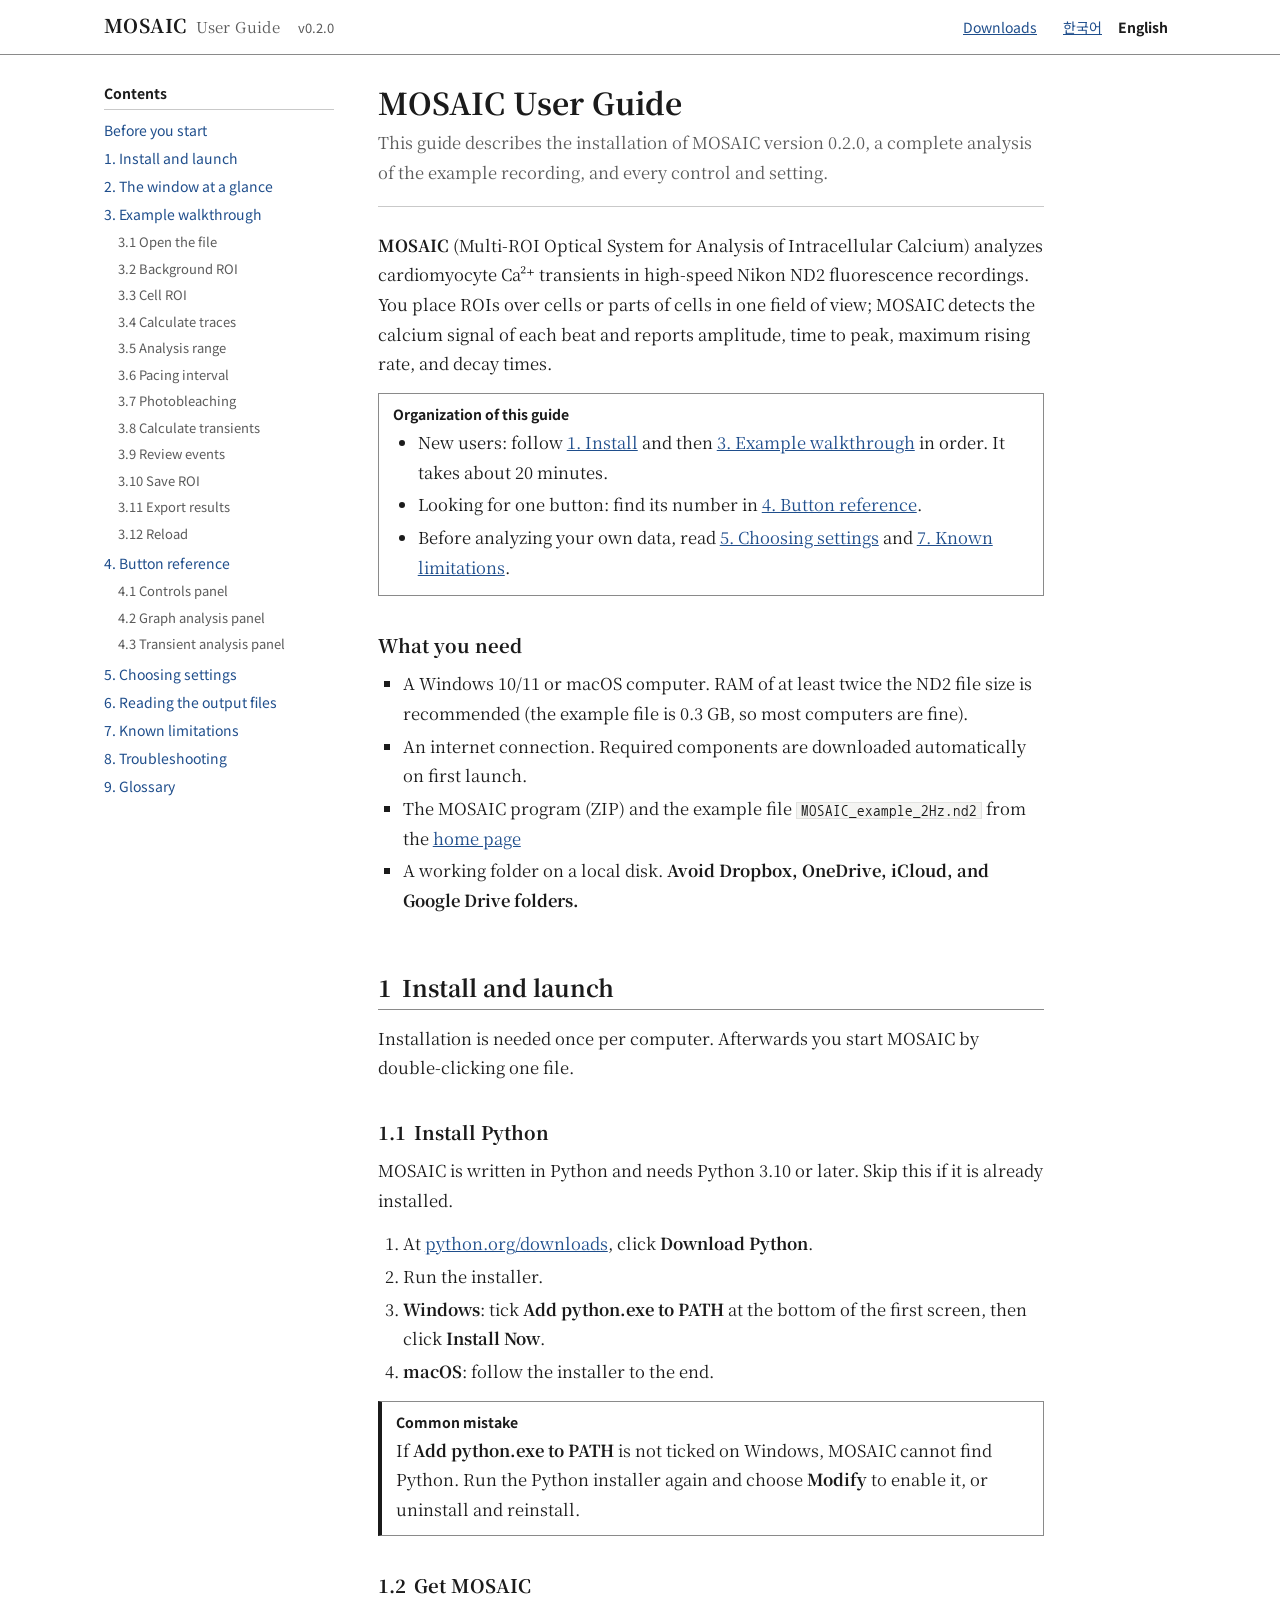
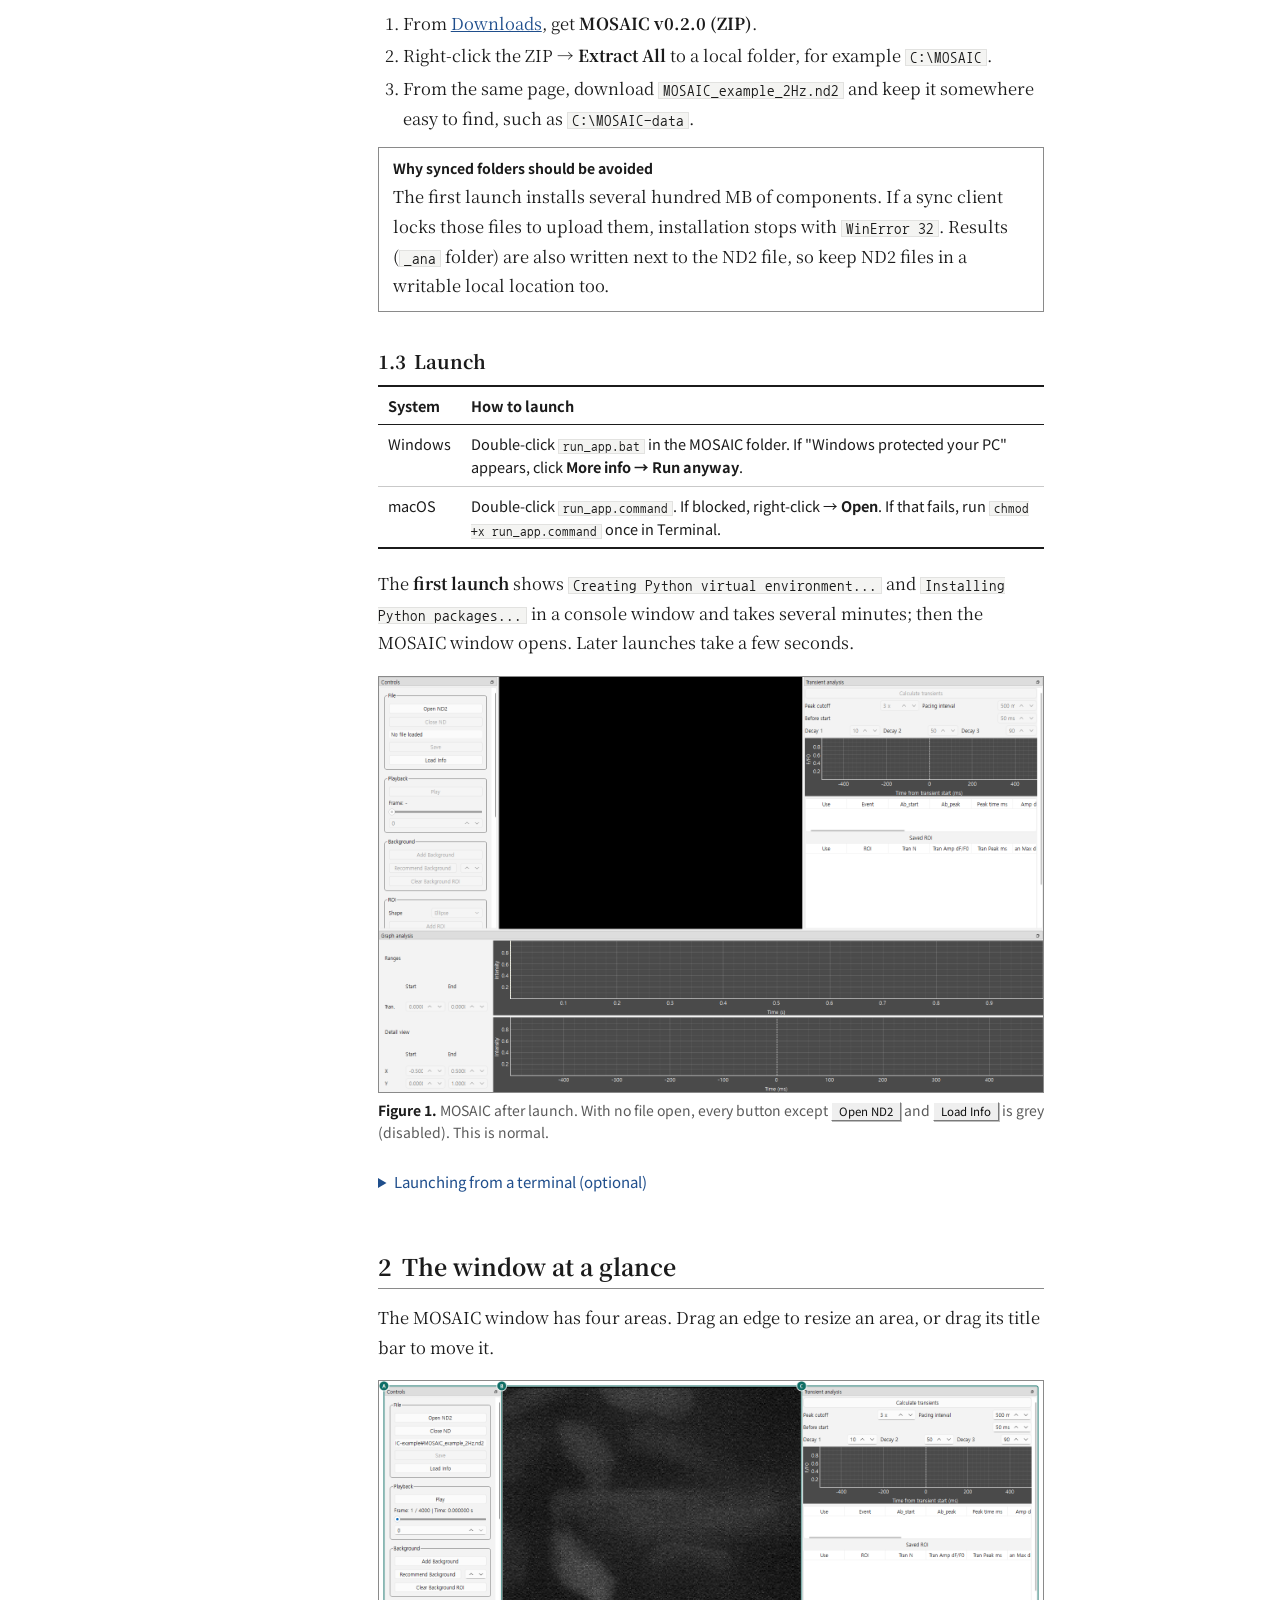
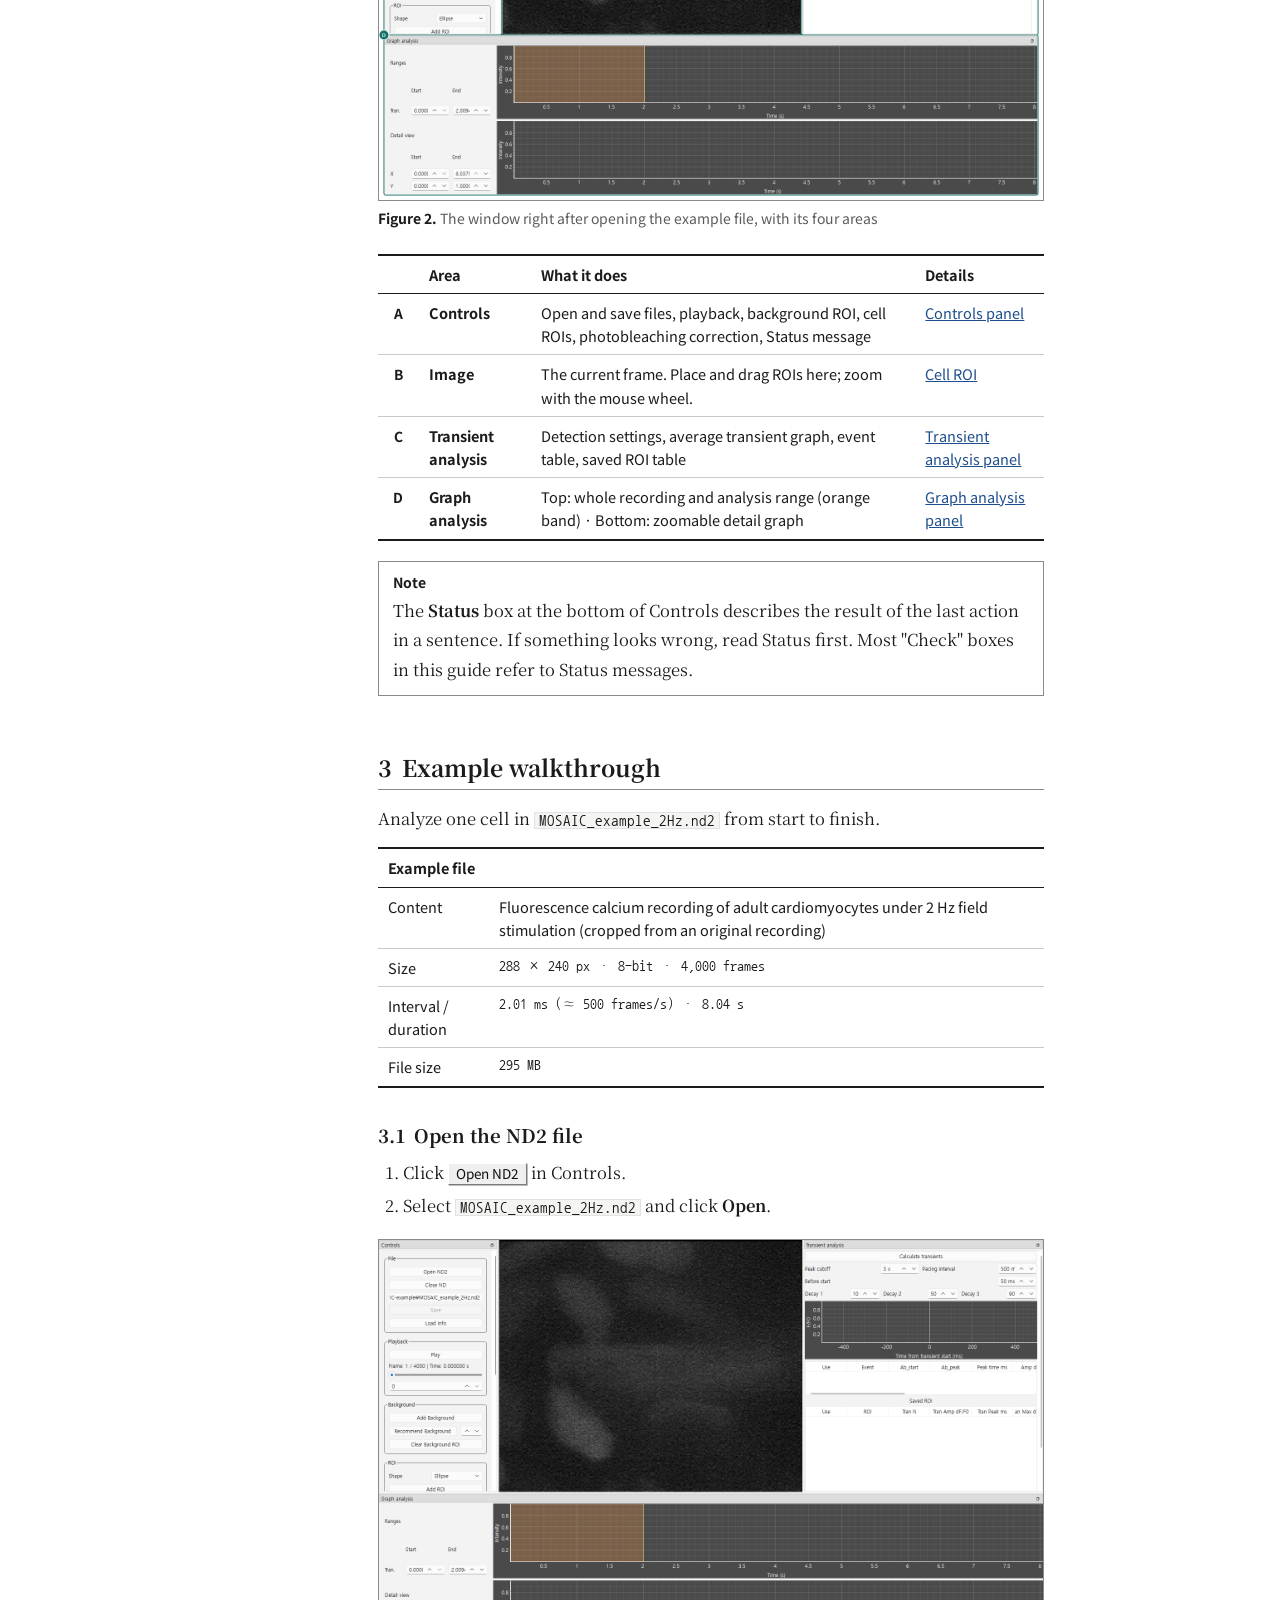
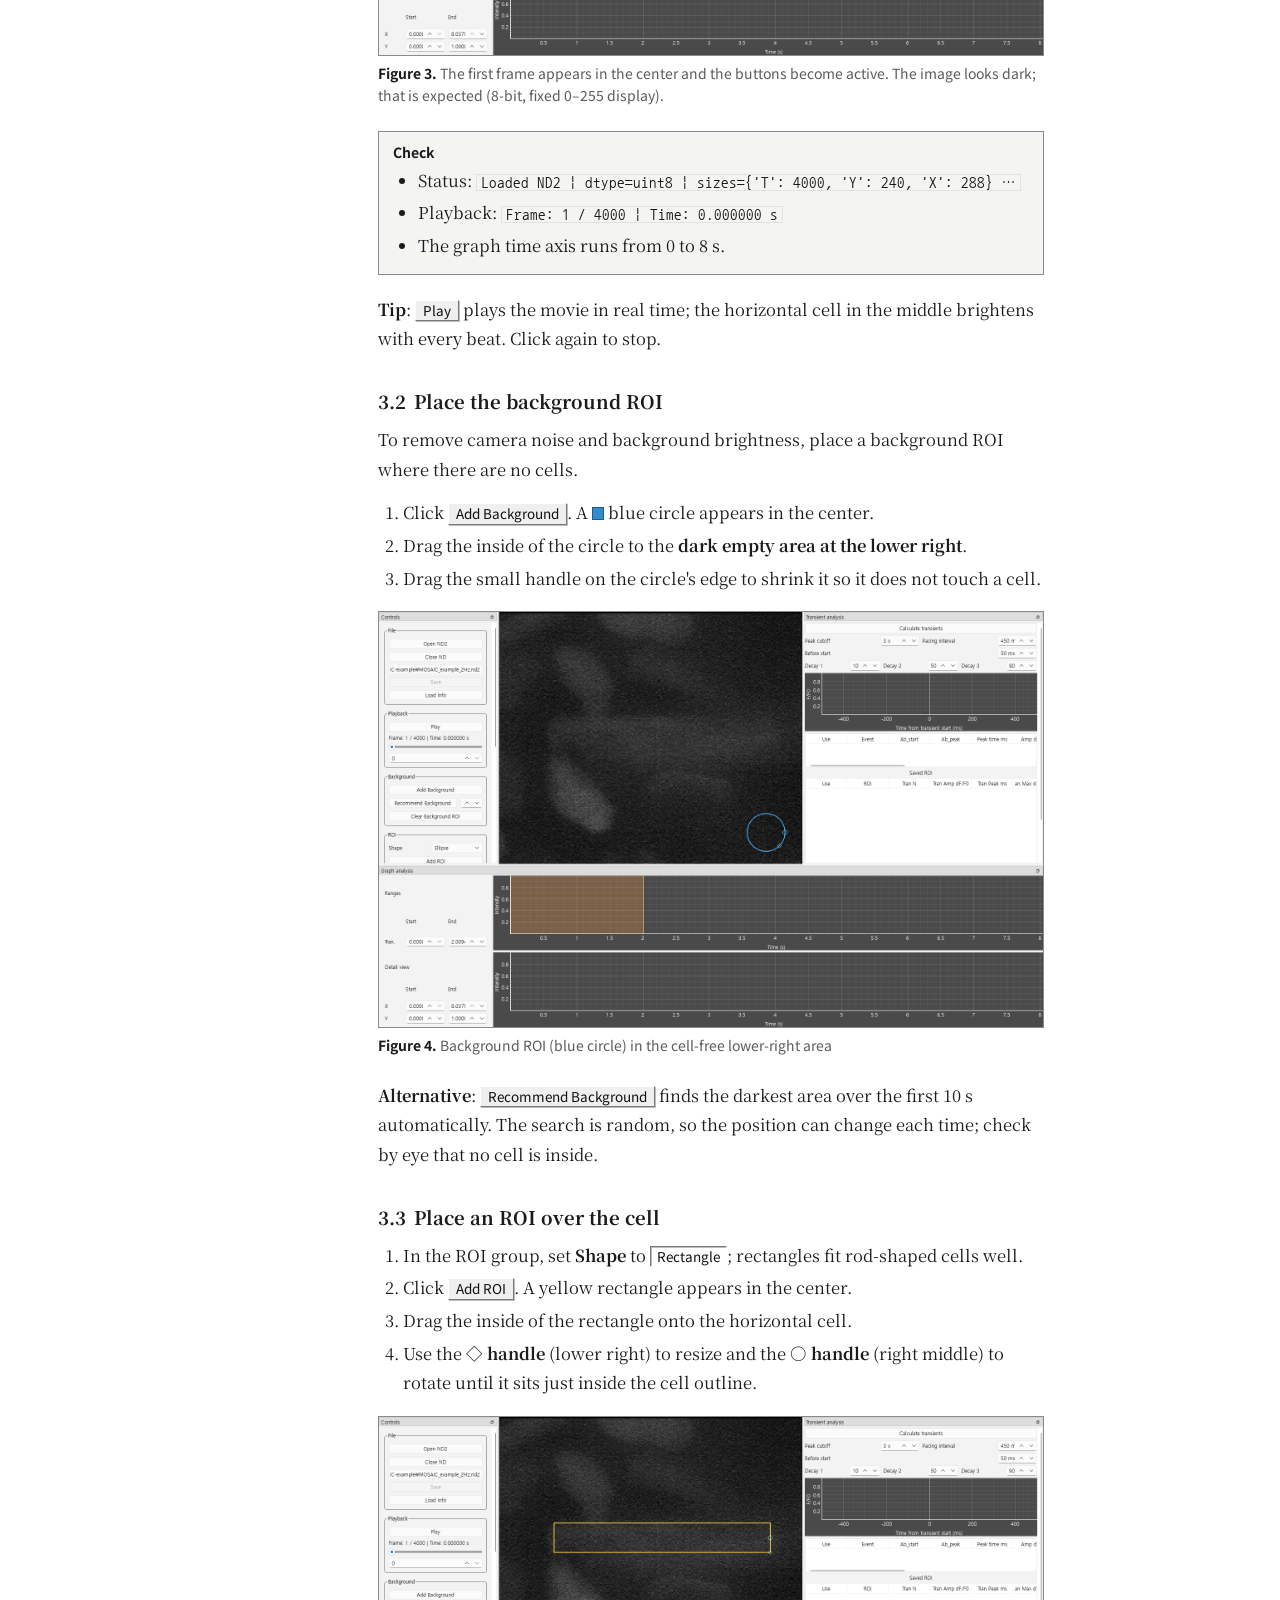
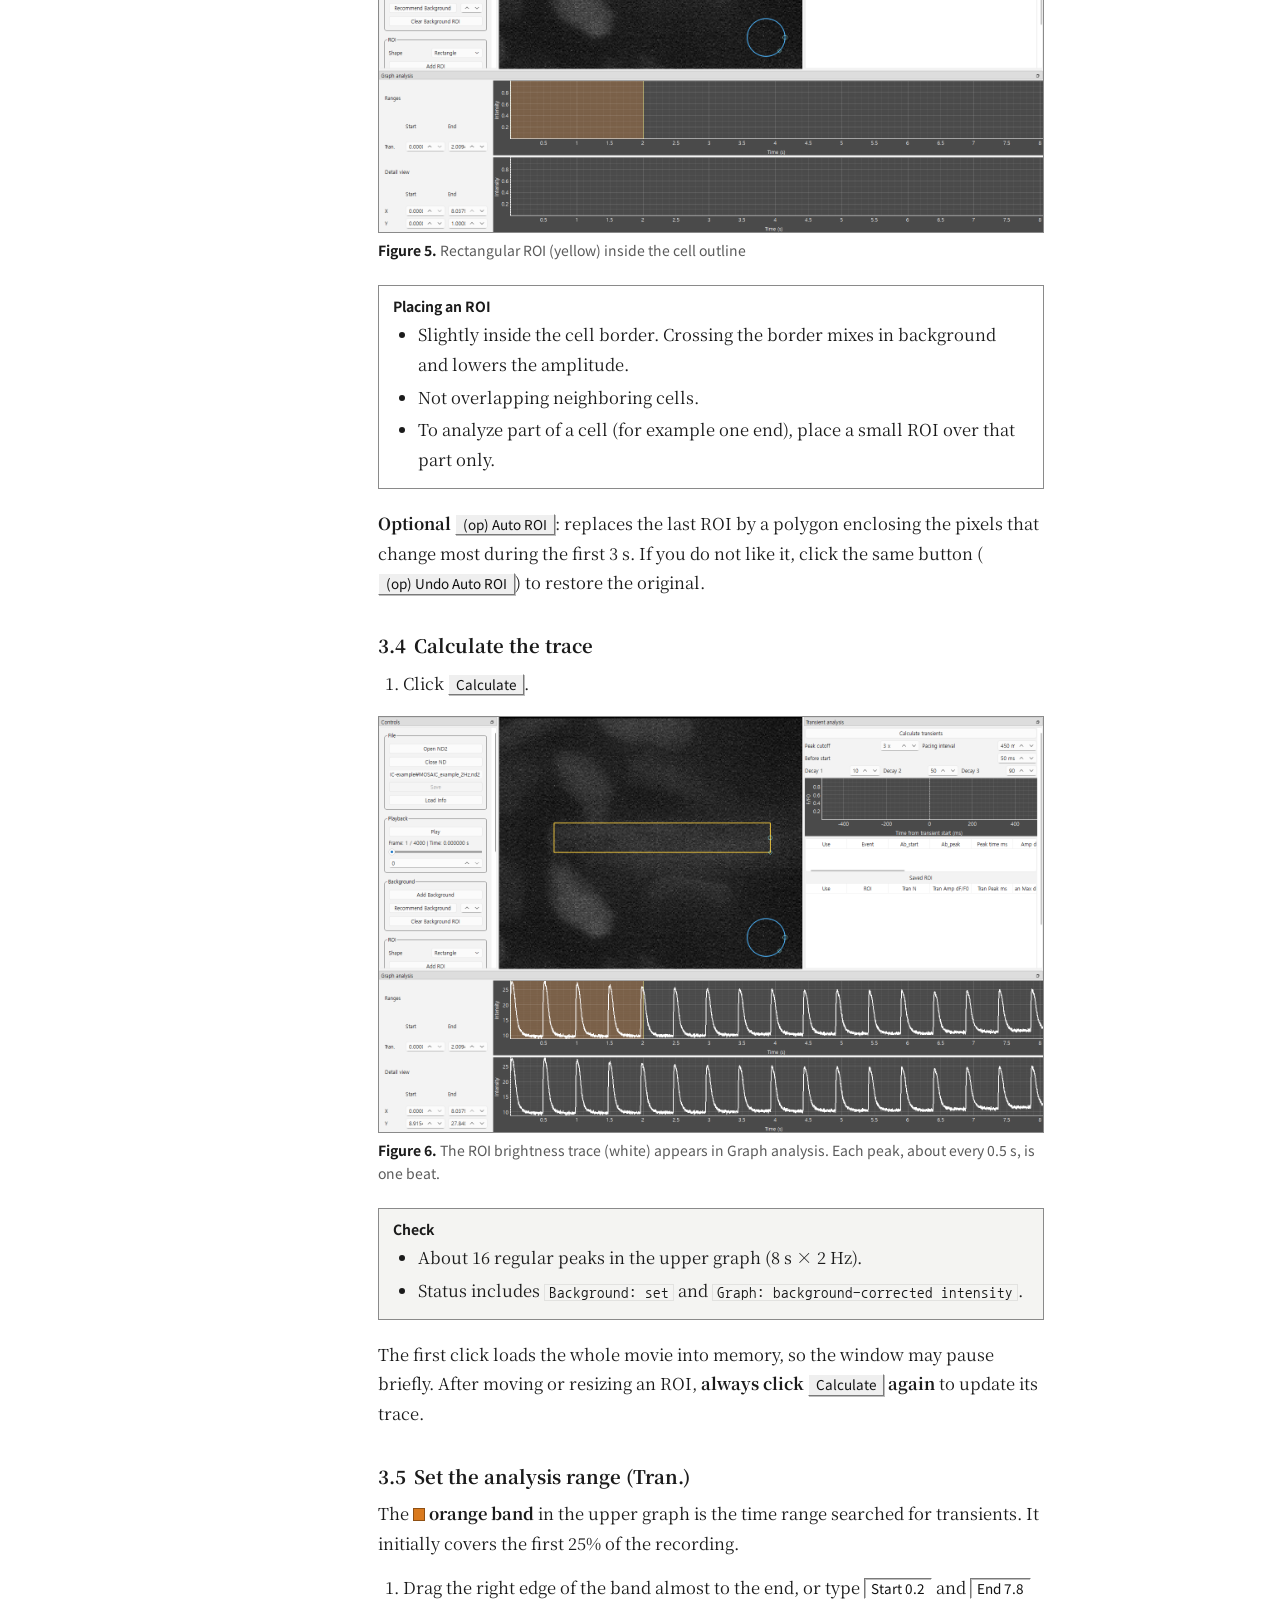
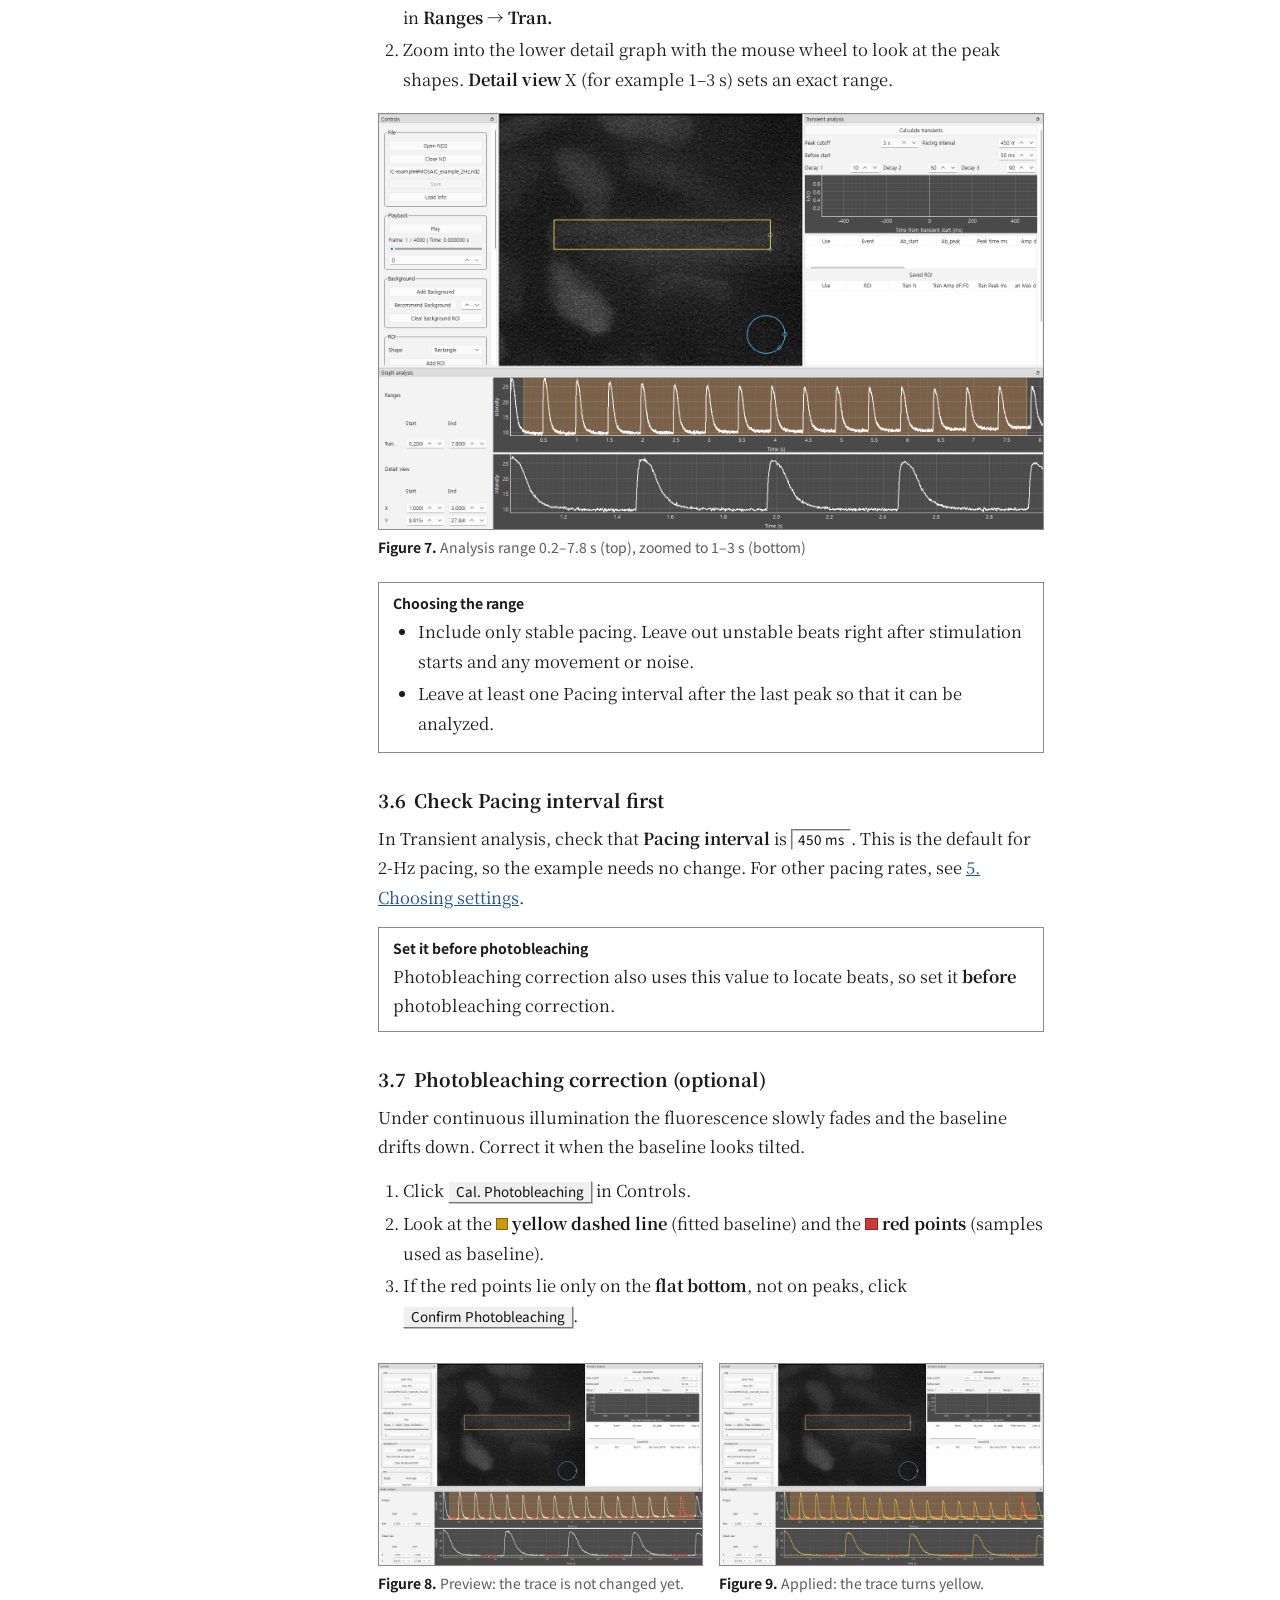
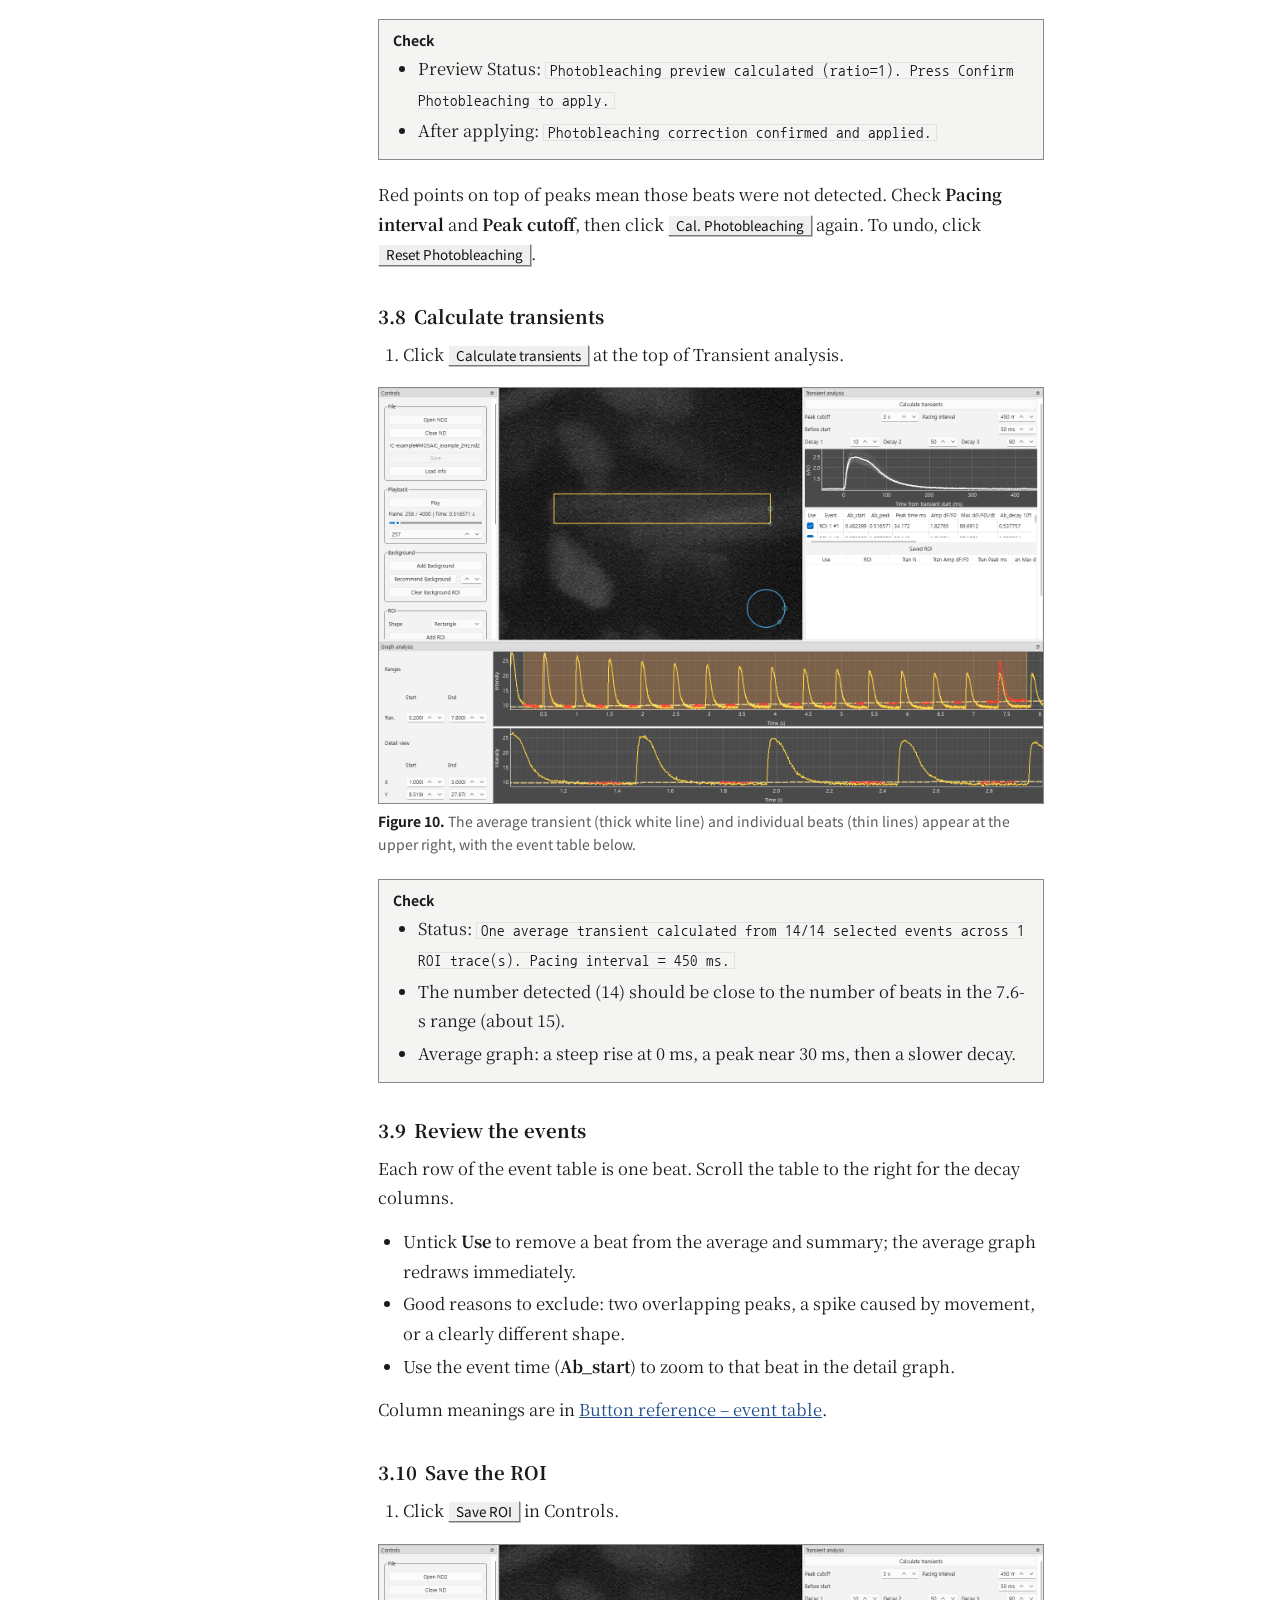
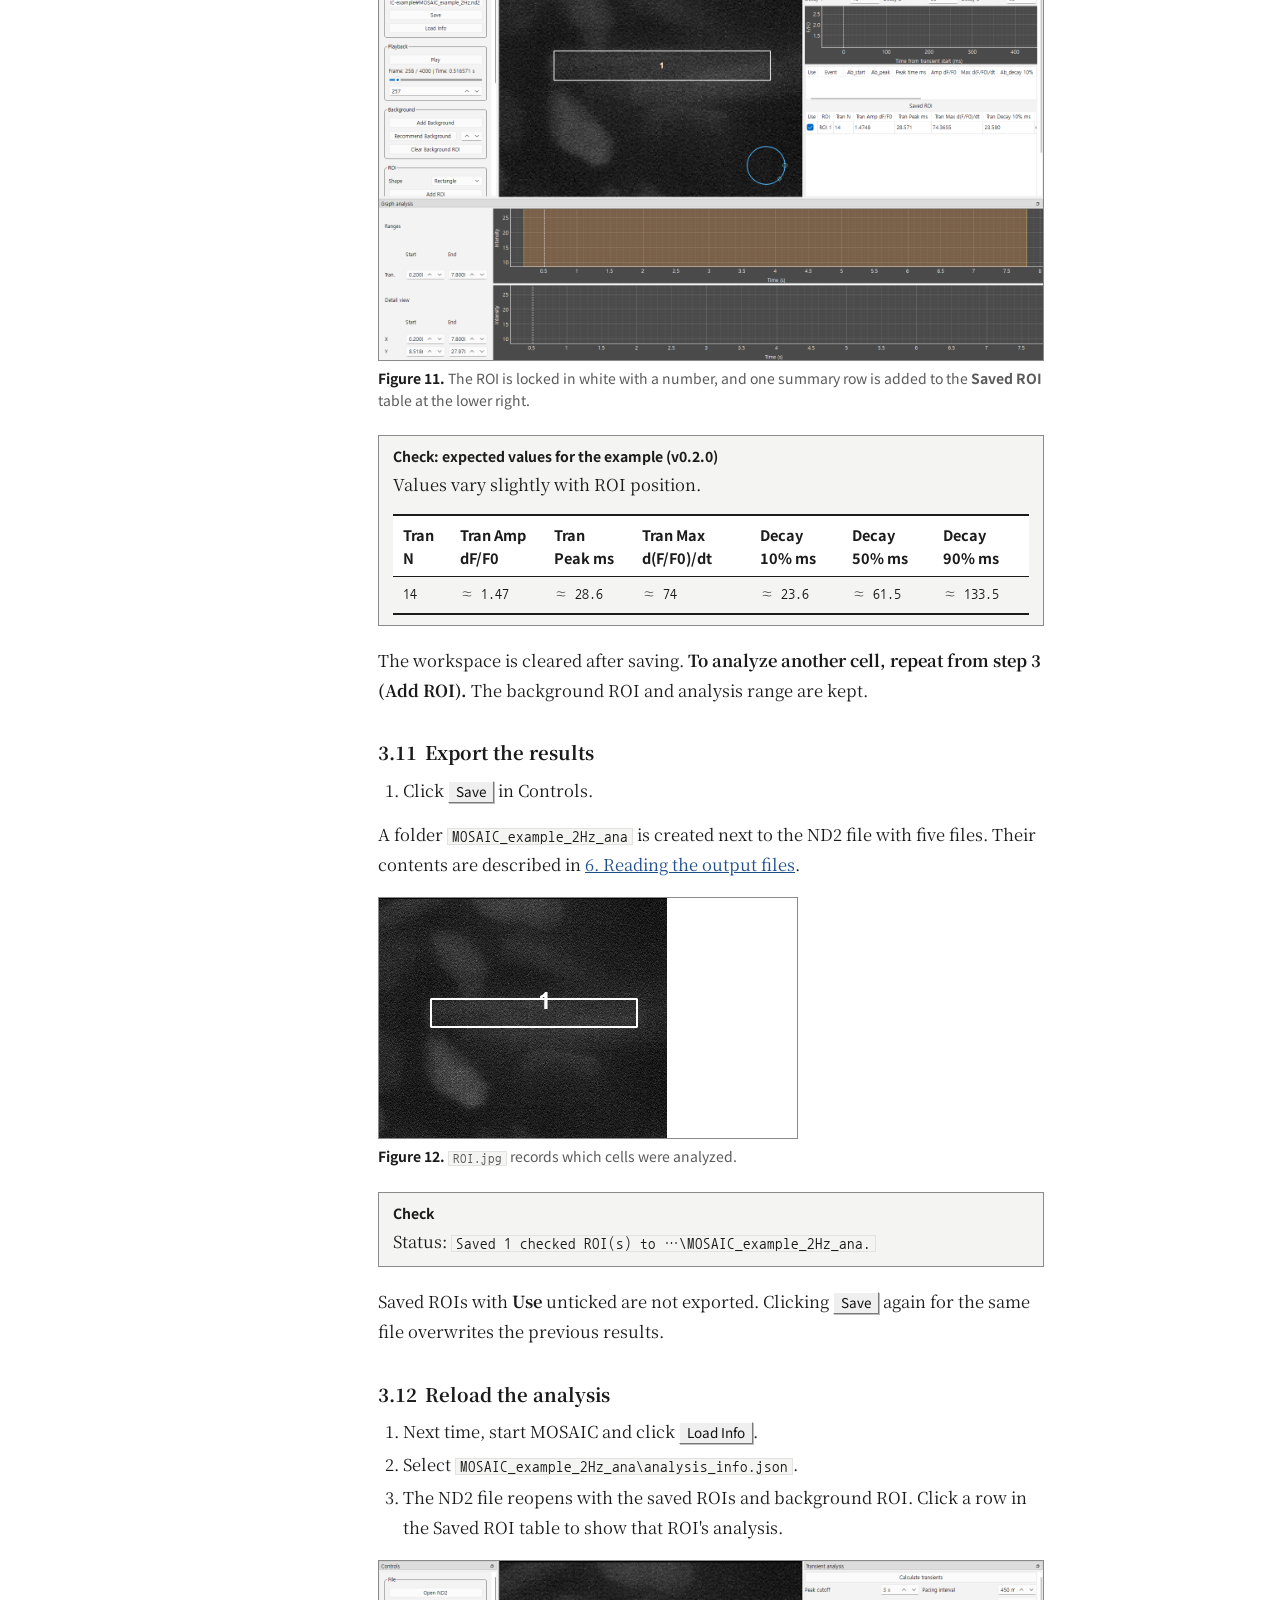
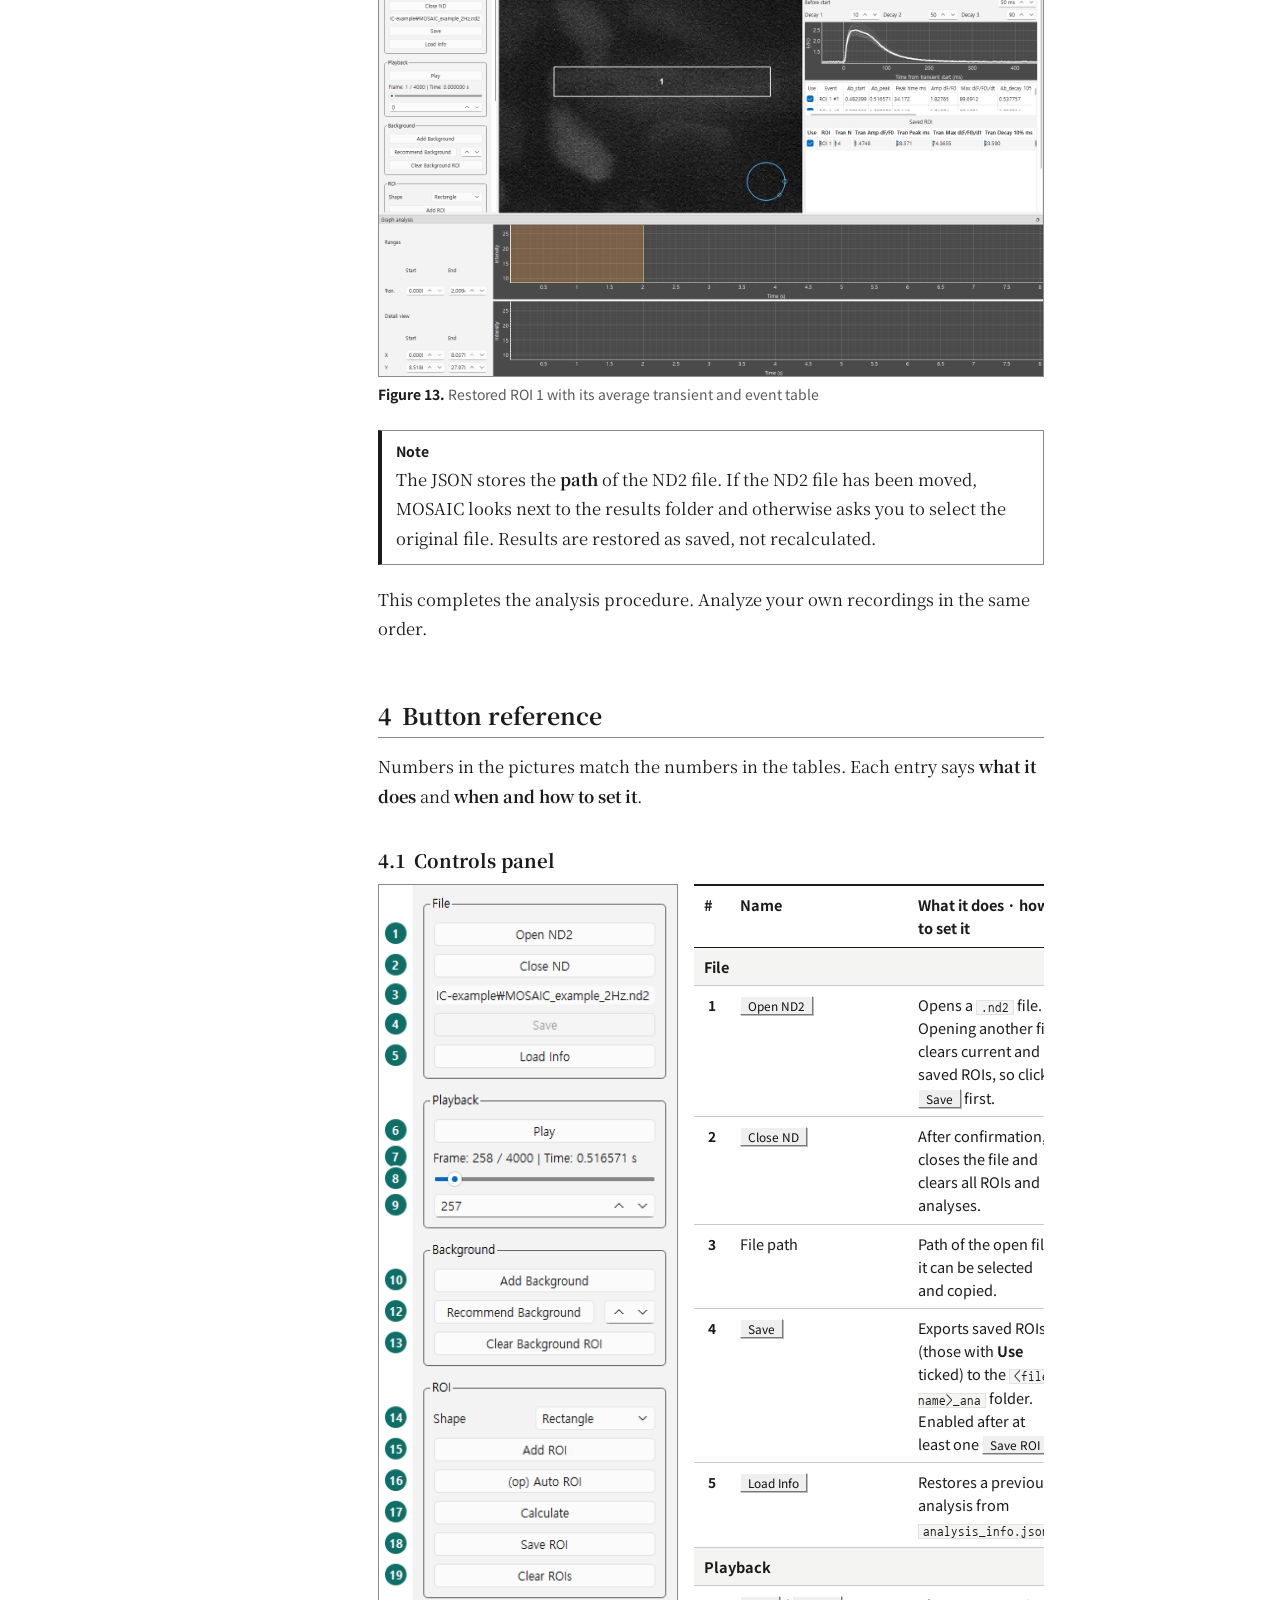
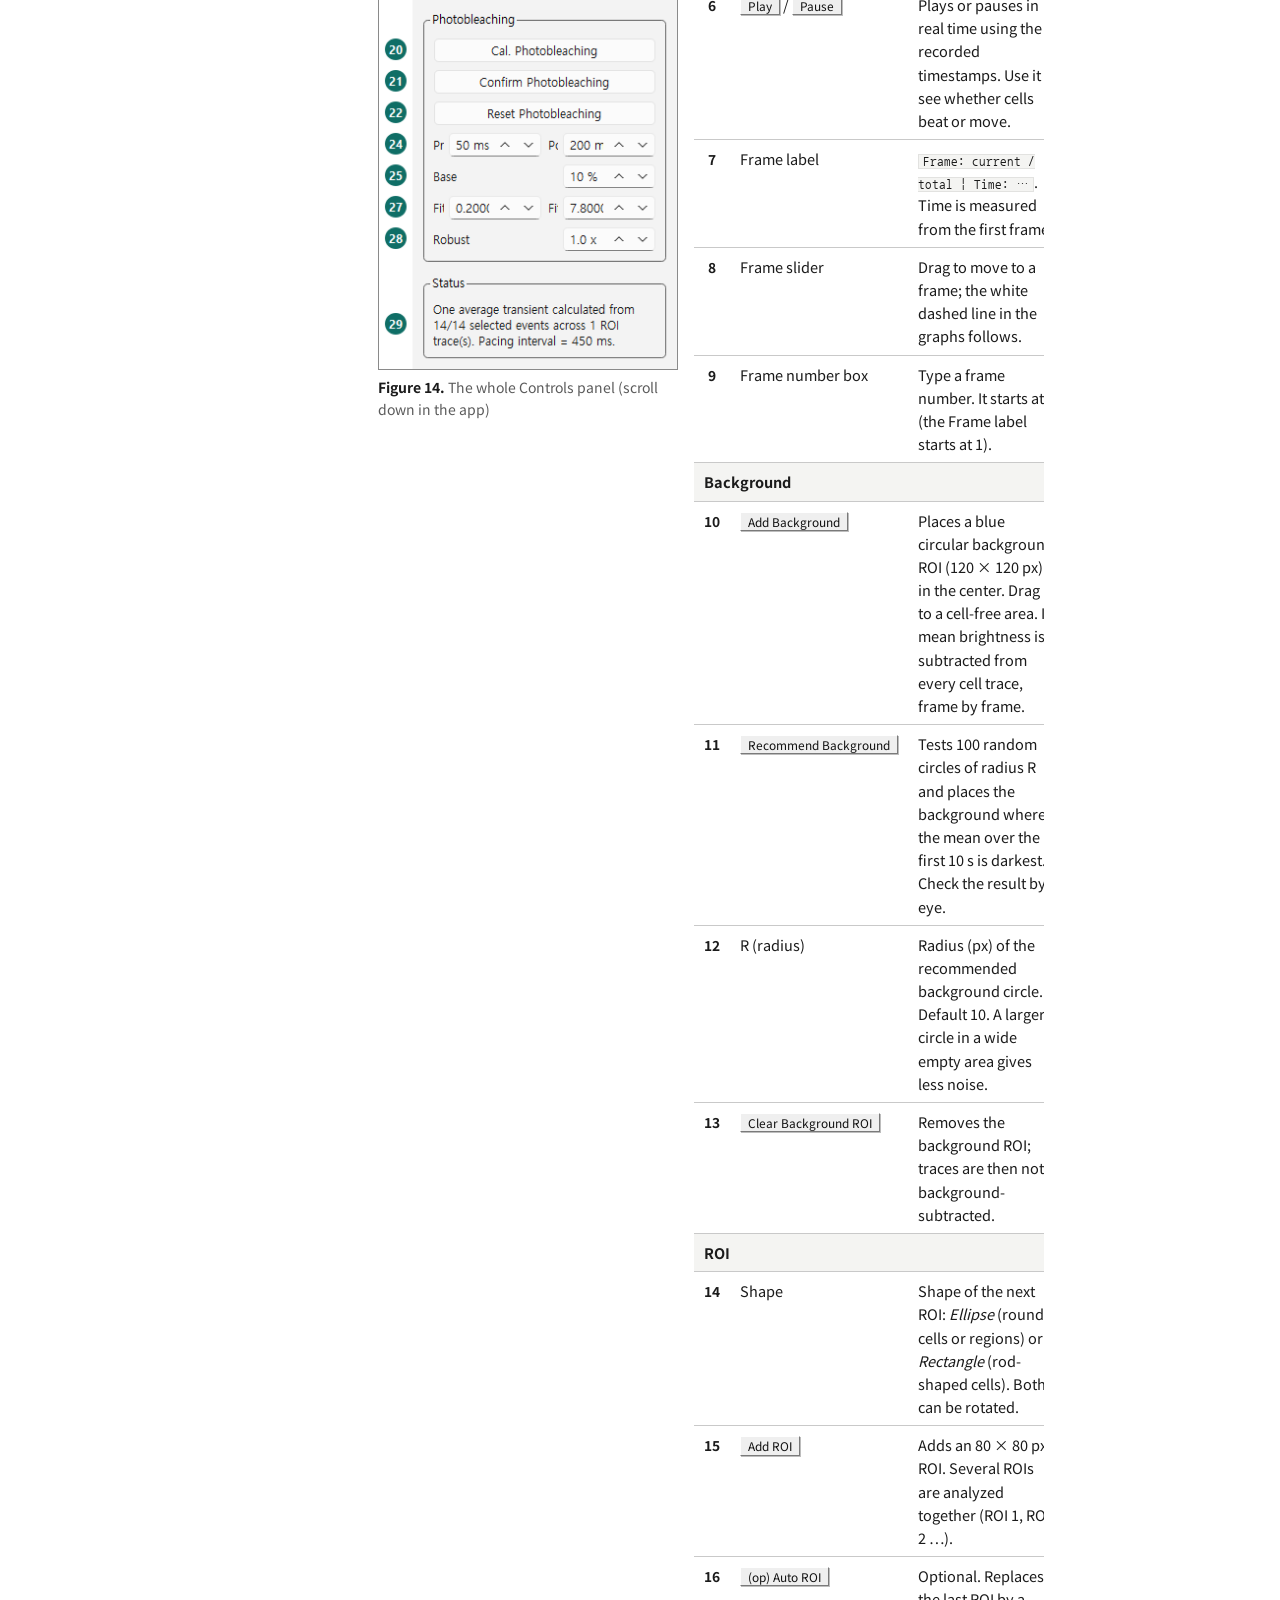
==== commit b38e30a7: "Add files via upload" ====
--- a/guide-en.html
+++ b/guide-en.html
@@ -1,575 +1,559 @@
-<!doctype html>
-<html lang="en">
-<head>
-<meta charset="utf-8">
-<meta name="viewport" content="width=device-width, initial-scale=1">
-<title>MOSAIC User Guide</title>
-<meta name="description" content="MOSAIC v0.1.0 user guide: installation, a step-by-step example analysis, and every button and setting explained.">
-<link rel="alternate" hreflang="ko" href="guide-ko.html">
-<link rel="preconnect" href="https://fonts.googleapis.com">
-<link rel="preconnect" href="https://fonts.gstatic.com" crossorigin>
-<link rel="stylesheet" href="https://fonts.googleapis.com/css2?family=Nanum+Gothic+Coding&family=Noto+Sans+KR:wght@400;700&family=Noto+Serif+KR:wght@400;700&display=swap">
-<link rel="stylesheet" href="assets/site.css">
-</head>
-<body>
-
-<header class="bar">
-  <div class="bar-in">
-    <a class="brand" href="index.html">MOSAIC<small>User Guide</small></a>
-    <span class="ver">v0.1.0</span>
-    <span class="spacer"></span>
-    <a class="navlink" href="index.html#downloads">Downloads</a>
-    <nav class="langs" aria-label="Language">
-      <a href="guide-ko.html" class="lang-switch" lang="ko">한국어</a>
-      <a href="guide-en.html" aria-current="true" lang="en">English</a>
-    </nav>
-  </div>
-</header>
-
-<div class="wrap">
-<nav class="toc" aria-label="Contents">
-  <p>Contents</p>
-  <ol>
-    <li><a href="#start">Before you start</a></li>
-    <li><a href="#install">1. Install and launch</a></li>
-    <li><a href="#first-look">2. The window at a glance</a></li>
-    <li><a href="#tutorial">3. Example walkthrough</a>
-      <ol>
-        <li><a href="#t1">3.1 Open the file</a></li>
-        <li><a href="#t2">3.2 Background ROI</a></li>
-        <li><a href="#t3">3.3 Cell ROI</a></li>
-        <li><a href="#t4">3.4 Calculate traces</a></li>
-        <li><a href="#t5">3.5 Analysis range</a></li>
-        <li><a href="#t6">3.6 Pacing interval</a></li>
-        <li><a href="#t7">3.7 Photobleaching</a></li>
-        <li><a href="#t8">3.8 Calculate transients</a></li>
-        <li><a href="#t9">3.9 Review events</a></li>
-        <li><a href="#t10">3.10 Save ROI</a></li>
-        <li><a href="#t11">3.11 Export results</a></li>
-        <li><a href="#t12">3.12 Reload</a></li>
-      </ol>
-    </li>
-    <li><a href="#reference">4. Button reference</a>
-      <ol>
-        <li><a href="#ref-controls">4.1 Controls panel</a></li>
-        <li><a href="#ref-graph">4.2 Graph analysis panel</a></li>
-        <li><a href="#ref-analysis">4.3 Transient analysis panel</a></li>
-      </ol>
-    </li>
-    <li><a href="#settings">5. Choosing settings</a></li>
-    <li><a href="#outputs">6. Reading the output files</a></li>
-    <li><a href="#limits">7. Known limitations</a></li>
-    <li><a href="#trouble">8. Troubleshooting</a></li>
-    <li><a href="#glossary">9. Glossary</a></li>
-  </ol>
-</nav>
-
-<main>
-<div class="prose">
-
-<h1 id="start">MOSAIC User Guide</h1>
-<p class="lede">This guide describes the installation of MOSAIC version 0.1.0, a complete analysis of the example recording, and every control and setting.</p>
-
-<p><b>MOSAIC</b> (Multi-ROI Optical System for Analysis of Intracellular Calcium) analyzes cardiomyocyte Ca²⁺ transients in high-speed Nikon ND2 fluorescence recordings. You place ROIs over cells or parts of cells in one field of view; MOSAIC detects the calcium signal of each beat and reports amplitude, time to peak, maximum rising rate, and decay times.</p>
-
-<div class="note">
-  <span class="tag">Organization of this guide</span>
-  <ul>
-    <li>New users: follow <a href="#install">1. Install</a> and then <a href="#tutorial">3. Example walkthrough</a> in order. It takes about 20 minutes.</li>
-    <li>Looking for one button: find its number in <a href="#reference">4. Button reference</a>.</li>
-    <li>Before analyzing your own data, read <a href="#settings">5. Choosing settings</a> and <a href="#limits">7. Known limitations</a>.</li>
-  </ul>
-</div>
-
-<h3>What you need</h3>
-<ul class="check">
-  <li>A Windows 10/11 or macOS computer. RAM of at least twice the ND2 file size is recommended (the example file is 0.3 GB, so most computers are fine).</li>
-  <li>An internet connection. Required components are downloaded automatically on first launch.</li>
-  <li>The MOSAIC program (ZIP) and the example file <code>MOSAIC_example_2Hz.nd2</code> from the <a href="index.html#downloads">home page</a></li>
-  <li>A working folder on a local disk. <b>Avoid Dropbox, OneDrive, iCloud, and Google Drive folders.</b></li>
-</ul>
-
-<!-- ============ 1. INSTALL ============ -->
-<h2 id="install"><span class="secno">1</span>Install and launch</h2>
-<p>Installation is needed once per computer. Afterwards you start MOSAIC by double-clicking one file.</p>
-
-<h3 id="python"><span class="secno">1.1</span>Install Python</h3>
-<p>MOSAIC is written in Python and needs Python 3.9 or later. Skip this if it is already installed.</p>
-<ol>
-  <li>At <a href="https://www.python.org/downloads/">python.org/downloads</a>, click <b>Download Python</b>.</li>
-  <li>Run the installer.</li>
-  <li><b>Windows</b>: tick <b>Add python.exe to PATH</b> at the bottom of the first screen, then click <b>Install Now</b>.</li>
-  <li><b>macOS</b>: follow the installer to the end.</li>
-</ol>
-<div class="warn"><span class="tag">Common mistake</span><p>If <b>Add python.exe to PATH</b> is not ticked on Windows, MOSAIC cannot find Python. Run the Python installer again and choose <b>Modify</b> to enable it, or uninstall and reinstall.</p></div>
-
-<h3 id="download"><span class="secno">1.2</span>Get MOSAIC</h3>
-<ol>
-  <li>From <a href="index.html#downloads">Downloads</a>, get <b>MOSAIC v0.1.0 (ZIP)</b>.</li>
-  <li>Right-click the ZIP → <b>Extract All</b> to a local folder, for example <code>C:\MOSAIC</code>.</li>
-  <li>From the same page, download <code>MOSAIC_example_2Hz.nd2</code> and keep it somewhere easy to find, such as <code>C:\MOSAIC-data</code>.</li>
-</ol>
-<div class="note"><span class="tag">Why synced folders should be avoided</span><p>The first launch installs several hundred MB of components. If a sync client locks those files to upload them, installation stops with <code>WinError 32</code>. Results (<code>_ana</code> folder) are also written next to the ND2 file, so keep ND2 files in a writable local location too.</p></div>
-
-<h3 id="run"><span class="secno">1.3</span>Launch</h3>
-<div class="tw"><table>
-<tr><th>System</th><th>How to launch</th></tr>
-<tr><td>Windows</td><td>Double-click <code>run_app.bat</code> in the MOSAIC folder. If "Windows protected your PC" appears, click <b>More info → Run anyway</b>.</td></tr>
-<tr><td>macOS</td><td>Double-click <code>run_app.command</code>. If blocked, right-click → <b>Open</b>. If that fails, run <code>chmod +x run_app.command</code> once in Terminal.</td></tr>
-</table></div>
-<p>The <b>first launch</b> shows <code>Creating Python virtual environment...</code> and <code>Installing Python packages...</code> in a console window and takes several minutes; then the MOSAIC window opens. Later launches take a few seconds.</p>
-<figure>
-  <a href="assets/img/01-start.png"><img src="assets/img/01-start.png" alt="MOSAIC right after launch; most buttons are disabled because no file is open" loading="lazy" width="1600" height="1000"></a>
-  <figcaption>MOSAIC after launch. With no file open, every button except <span class="btn">Open ND2</span> and <span class="btn">Load Info</span> is grey (disabled). This is normal.</figcaption>
-</figure>
-<details>
-  <summary>Launching from a terminal (optional)</summary>
-<pre><code>python -m venv .venv
-source .venv/bin/activate          # Windows: .venv\Scripts\activate
-python -m pip install -e .
-PYTHONPATH="$PWD/src" python -m mosaic.main</code></pre>
-</details>
-
-<!-- ============ 2. FIRST LOOK ============ -->
-<h2 id="first-look"><span class="secno">2</span>The window at a glance</h2>
-<p>The MOSAIC window has four areas. Drag an edge to resize an area, or drag its title bar to move it.</p>
-<figure>
-  <a href="assets/img/00-layout.png"><img src="assets/img/00-layout.png" alt="The four areas of the MOSAIC window: A Controls, B Image, C Transient analysis, D Graph analysis" loading="lazy" width="1628" height="1028"></a>
-  <figcaption>The window right after opening the example file, with its four areas</figcaption>
-</figure>
-<div class="tw"><table>
-<tr><th class="n"></th><th>Area</th><th>What it does</th><th>Details</th></tr>
-<tr><td class="n"><span class="num">A</span></td><td><b>Controls</b></td><td>Open and save files, playback, background ROI, cell ROIs, photobleaching correction, Status message</td><td><a href="#ref-controls">Controls panel</a></td></tr>
-<tr><td class="n"><span class="num">B</span></td><td><b>Image</b></td><td>The current frame. Place and drag ROIs here; zoom with the mouse wheel.</td><td><a href="#t3">Cell ROI</a></td></tr>
-<tr><td class="n"><span class="num">C</span></td><td><b>Transient analysis</b></td><td>Detection settings, average transient graph, event table, saved ROI table</td><td><a href="#ref-analysis">Transient analysis panel</a></td></tr>
-<tr><td class="n"><span class="num">D</span></td><td><b>Graph analysis</b></td><td>Top: whole recording and analysis range (orange band) · Bottom: zoomable detail graph</td><td><a href="#ref-graph">Graph analysis panel</a></td></tr>
-</table></div>
-<div class="note"><span class="tag">Note</span><p>The <b>Status</b> box at the bottom of Controls describes the result of the last action in a sentence. If something looks wrong, read Status first. Most "Check" boxes in this guide refer to Status messages.</p></div>
-
-<!-- ============ 3. TUTORIAL ============ -->
-<h2 id="tutorial"><span class="secno">3</span>Example walkthrough</h2>
-<p>Analyze one cell in <code>MOSAIC_example_2Hz.nd2</code> from start to finish.</p>
-<div class="tw"><table>
-<tr><th>Example file</th><th></th></tr>
-<tr><td>Content</td><td>Fluorescence calcium recording of adult cardiomyocytes under 2 Hz field stimulation (cropped from an original recording)</td></tr>
-<tr><td>Size</td><td class="v">288 × 240 px · 8-bit · 4,000 frames</td></tr>
-<tr><td>Interval / duration</td><td class="v">2.01 ms (≈ 500 frames/s) · 8.04 s</td></tr>
-<tr><td>File size</td><td class="v">295 MB</td></tr>
-</table></div>
-
-<section class="step" id="t1"><div>
-<h3><span class="secno">3.1</span>Open the ND2 file</h3>
-<ol>
-  <li>Click <span class="btn">Open ND2</span> in Controls.</li>
-  <li>Select <code>MOSAIC_example_2Hz.nd2</code> and click <b>Open</b>.</li>
-</ol>
-<figure>
-  <a href="assets/img/02-open.png"><img src="assets/img/02-open.png" alt="The example file opened" loading="lazy" width="1600" height="1000"></a>
-  <figcaption>The first frame appears in the center and the buttons become active. The image looks dark; that is expected (8-bit, fixed 0–255 display).</figcaption>
-</figure>
-<div class="ok"><span class="tag">Check</span>
-<ul>
-  <li>Status: <code>Loaded ND2 | dtype=uint8 | sizes={'T': 4000, 'Y': 240, 'X': 288} …</code></li>
-  <li>Playback: <code>Frame: 1 / 4000 | Time: 0.000000 s</code></li>
-  <li>The graph time axis runs from 0 to 8 s.</li>
-</ul></div>
-<p><b>Tip</b>: <span class="btn">Play</span> plays the movie in real time; the horizontal cell in the middle brightens with every beat. Click again to stop.</p>
-</div></section>
-
-<section class="step" id="t2"><div>
-<h3><span class="secno">3.2</span>Place the background ROI</h3>
-<p>To remove camera noise and background brightness, place a background ROI where there are no cells.</p>
-<ol>
-  <li>Click <span class="btn">Add Background</span>. A <span class="sw bgroi"></span>blue circle appears in the center.</li>
-  <li>Drag the inside of the circle to the <b>dark empty area at the lower right</b>.</li>
-  <li>Drag the small handle on the circle's edge to shrink it so it does not touch a cell.</li>
-</ol>
-<figure>
-  <a href="assets/img/03-background.png"><img src="assets/img/03-background.png" alt="Blue background ROI in the empty lower-right area" loading="lazy" width="1600" height="1000"></a>
-  <figcaption>Background ROI (blue circle) in the cell-free lower-right area</figcaption>
-</figure>
-<p><b>Alternative</b>: <span class="btn">Recommend Background</span> finds the darkest area over the first 10 s automatically. The search is random, so the position can change each time; check by eye that no cell is inside.</p>
-</div></section>
-
-<section class="step" id="t3"><div>
-<h3><span class="secno">3.3</span>Place an ROI over the cell</h3>
-<ol>
-  <li>In the ROI group, set <b>Shape</b> to <span class="fld">Rectangle</span>; rectangles fit rod-shaped cells well.</li>
-  <li>Click <span class="btn">Add ROI</span>. A yellow rectangle appears in the center.</li>
-  <li>Drag the inside of the rectangle onto the horizontal cell.</li>
-  <li>Use the <b>◇ handle</b> (lower right) to resize and the <b>○ handle</b> (right middle) to rotate until it sits just inside the cell outline.</li>
-</ol>
-<figure>
-  <a href="assets/img/04-roi.png"><img src="assets/img/04-roi.png" alt="Yellow rectangular ROI over the horizontal cell" loading="lazy" width="1600" height="1000"></a>
-  <figcaption>Rectangular ROI (yellow) inside the cell outline</figcaption>
-</figure>
-<div class="note"><span class="tag">Placing an ROI</span>
-<ul>
-  <li>Slightly inside the cell border. Crossing the border mixes in background and lowers the amplitude.</li>
-  <li>Not overlapping neighboring cells.</li>
-  <li>To analyze part of a cell (for example one end), place a small ROI over that part only.</li>
-</ul></div>
-<p><b>Optional <span class="btn">(op) Auto ROI</span></b>: replaces the last ROI by a polygon enclosing the pixels that change most during the first 3 s. If you do not like it, click the same button (<span class="btn">(op) Undo Auto ROI</span>) to restore the original.</p>
-</div></section>
-
-<section class="step" id="t4"><div>
-<h3><span class="secno">3.4</span>Calculate the trace</h3>
-<ol><li>Click <span class="btn">Calculate</span>.</li></ol>
-<figure>
-  <a href="assets/img/05-calculate.png"><img src="assets/img/05-calculate.png" alt="After Calculate, a beating white trace appears in the graphs" loading="lazy" width="1600" height="1000"></a>
-  <figcaption>The ROI brightness trace (white) appears in Graph analysis. Each peak, about every 0.5 s, is one beat.</figcaption>
-</figure>
-<div class="ok"><span class="tag">Check</span>
-<ul>
-  <li>About 16 regular peaks in the upper graph (8 s × 2 Hz).</li>
-  <li>Status includes <code>Background: set</code> and <code>Graph: background-corrected intensity</code>.</li>
-</ul></div>
-<p>The first click loads the whole movie into memory, so the window may pause briefly. After moving or resizing an ROI, <b>always click <span class="btn">Calculate</span> again</b> to update its trace.</p>
-</div></section>
-
-<section class="step" id="t5"><div>
-<h3><span class="secno">3.5</span>Set the analysis range (Tran.)</h3>
-<p>The <span class="sw tran"></span><b>orange band</b> in the upper graph is the time range searched for transients. It initially covers the first 25% of the recording.</p>
-<ol>
-  <li>Drag the right edge of the band almost to the end, or type <span class="fld">Start 0.2</span> and <span class="fld">End 7.8</span> in <b>Ranges → Tran.</b></li>
-  <li>Zoom into the lower detail graph with the mouse wheel to look at the peak shapes. <b>Detail view</b> X (for example 1–3 s) sets an exact range.</li>
-</ol>
-<figure>
-  <a href="assets/img/06-range.png"><img src="assets/img/06-range.png" alt="Orange analysis range widened to 0.2–7.8 s and lower graph zoomed to 1–3 s" loading="lazy" width="1600" height="1000"></a>
-  <figcaption>Analysis range 0.2–7.8 s (top), zoomed to 1–3 s (bottom)</figcaption>
-</figure>
-<div class="note"><span class="tag">Choosing the range</span>
-<ul>
-  <li>Include only stable pacing. Leave out unstable beats right after stimulation starts and any movement or noise.</li>
-  <li>Leave at least one Pacing interval after the last peak so that it can be analyzed.</li>
-</ul></div>
-</div></section>
-
-<section class="step" id="t6"><div>
-<h3><span class="secno">3.6</span>Set Pacing interval first</h3>
-<p>The default in v0.1.0 is <b>500 ms</b>. For this example walkthrough, manually change <b>Pacing interval</b> to <span class="fld">450 ms</span> (click the box, type 450, press <kbd>Enter</kbd>).</p>
-<div class="warn"><span class="tag">Why 450 ms rather than 500 ms</span>
-<p>In the comparison for this example, 500 ms yielded 7 detected beats and 450 ms yielded 14. This walkthrough therefore uses a manually entered value of 450 ms in the unchanged v0.1.0 app. This is not an app modification or a fixed rule for all stimulation frequencies. Details are in <a href="#limits">7. Known limitations</a>.</p>
-<p>Photobleaching correction also uses this value to locate beats, so set it <b>before</b> photobleaching correction.</p></div>
-</div></section>
-
-<section class="step" id="t7"><div>
-<h3><span class="secno">3.7</span>Photobleaching correction (optional)</h3>
-<p>Under continuous illumination the fluorescence slowly fades and the baseline drifts down. Correct it when the baseline looks tilted.</p>
-<ol>
-  <li>Click <span class="btn">Cal. Photobleaching</span> in Controls.</li>
-  <li>Look at the <span class="sw corr"></span><b>yellow dashed line</b> (fitted baseline) and the <span class="sw base"></span><b>red points</b> (samples used as baseline).</li>
-  <li>If the red points lie only on the <b>flat bottom</b>, not on peaks, click <span class="btn">Confirm Photobleaching</span>.</li>
-</ol>
-<div class="fig-split">
-<figure>
-  <a href="assets/img/07-photobleaching-preview.png"><img src="assets/img/07-photobleaching-preview.png" alt="Photobleaching preview with yellow dashed baseline and red baseline points" loading="lazy" width="1600" height="1000"></a>
-  <figcaption>Preview: the trace is not changed yet.</figcaption>
-</figure>
-<figure>
-  <a href="assets/img/08-photobleaching-confirmed.png"><img src="assets/img/08-photobleaching-confirmed.png" alt="Trace turned yellow after correction" loading="lazy" width="1600" height="1000"></a>
-  <figcaption>Applied: the trace turns yellow.</figcaption>
-</figure>
-</div>
-<div class="ok"><span class="tag">Check</span>
-<ul>
-  <li>Preview Status: <code>Photobleaching preview calculated (ratio=1). Press Confirm Photobleaching to apply.</code></li>
-  <li>After applying: <code>Photobleaching correction confirmed and applied.</code></li>
-</ul></div>
-<p>Red points on top of peaks mean those beats were not detected. Check <b>Pacing interval</b> and <b>Peak cutoff</b>, then click <span class="btn">Cal. Photobleaching</span> again. To undo, click <span class="btn">Reset Photobleaching</span>.</p>
-</div></section>
-
-<section class="step" id="t8"><div>
-<h3><span class="secno">3.8</span>Calculate transients</h3>
-<ol><li>Click <span class="btn">Calculate transients</span> at the top of Transient analysis.</li></ol>
-<figure>
-  <a href="assets/img/09-transients.png"><img src="assets/img/09-transients.png" alt="Average transient graph and event table filled in" loading="lazy" width="1600" height="1000"></a>
-  <figcaption>The average transient (thick white line) and individual beats (thin lines) appear at the upper right, with the event table below.</figcaption>
-</figure>
-<div class="ok"><span class="tag">Check</span>
-<ul>
-  <li>Status: <code>One average transient calculated from 14/14 selected events across 1 ROI trace(s). Pacing interval = 450 ms.</code></li>
-  <li>The number detected (14) should be close to the number of beats in the 7.6-s range (about 15).</li>
-  <li>Average graph: a steep rise at 0 ms, a peak near 30 ms, then a slower decay.</li>
-</ul></div>
-</div></section>
-
-<section class="step" id="t9"><div>
-<h3><span class="secno">3.9</span>Review the events</h3>
-<p>Each row of the event table is one beat. Scroll the table to the right for the decay columns.</p>
-<ul>
-  <li>Untick <b>Use</b> to remove a beat from the average and summary; the average graph redraws immediately.</li>
-  <li>Good reasons to exclude: two overlapping peaks, a spike caused by movement, or a clearly different shape.</li>
-  <li>Use the event time (<b>Ab_start</b>) to zoom to that beat in the detail graph.</li>
-</ul>
-<p>Column meanings are in <a href="#ref-analysis">Button reference – event table</a>.</p>
-</div></section>
-
-<section class="step" id="t10"><div>
-<h3><span class="secno">3.10</span>Save the ROI</h3>
-<ol><li>Click <span class="btn">Save ROI</span> in Controls.</li></ol>
-<figure>
-  <a href="assets/img/10-save-roi.png"><img src="assets/img/10-save-roi.png" alt="After Save ROI, the ROI 1 summary appears in the Saved ROI table" loading="lazy" width="1600" height="1000"></a>
-  <figcaption>The ROI is locked in white with a number, and one summary row is added to the <b>Saved ROI</b> table at the lower right.</figcaption>
-</figure>
-<div class="ok"><span class="tag">Check: expected values for the example (v0.1.0)</span>
-<p>These example values use the original v0.1.0 with Pacing interval manually set to 450 ms and photobleaching correction applied, not the default 500 ms. Values vary with ROI position.</p>
-<div class="tw"><table>
-<tr><th>Tran N</th><th>Tran Amp dF/F0</th><th>Tran Peak ms</th><th>Tran Max d(F/F0)/dt</th><th>Decay 10% ms</th><th>Decay 50% ms</th><th>Decay 90% ms</th></tr>
-<tr><td class="v">14</td><td class="v">≈ 1.47</td><td class="v">≈ 28.6</td><td class="v">≈ 74</td><td class="v">≈ 23.6</td><td class="v">≈ 61.5</td><td class="v">≈ 133.5</td></tr>
-</table></div></div>
-<p>The workspace is cleared after saving. <b>To analyze another cell, repeat from step 3 (Add ROI).</b> The background ROI and analysis range are kept.</p>
-</div></section>
-
-<section class="step" id="t11"><div>
-<h3><span class="secno">3.11</span>Export the results</h3>
-<ol><li>Click <span class="btn">Save</span> in Controls.</li></ol>
-<p>A folder <code>MOSAIC_example_2Hz_ana</code> is created next to the ND2 file with five files. Their contents are described in <a href="#outputs">6. Reading the output files</a>.</p>
-<figure style="max-width:420px">
-  <a href="assets/img/11-roi-output.jpg"><img src="assets/img/11-roi-output.jpg" alt="ROI.jpg: saved ROI 1 drawn as a white rectangle on the first frame" loading="lazy" width="288" height="240"></a>
-  <figcaption><code>ROI.jpg</code> records which cells were analyzed.</figcaption>
-</figure>
-<div class="ok"><span class="tag">Check</span><p>Status: <code>Saved 1 checked ROI(s) to …\MOSAIC_example_2Hz_ana.</code></p></div>
-<p>Saved ROIs with <b>Use</b> unticked are not exported. Clicking <span class="btn">Save</span> again for the same file overwrites the previous results.</p>
-</div></section>
-
-<section class="step" id="t12"><div>
-<h3><span class="secno">3.12</span>Reload the analysis</h3>
-<ol>
-  <li>Next time, start MOSAIC and click <span class="btn">Load Info</span>.</li>
-  <li>Select <code>MOSAIC_example_2Hz_ana\analysis_info.json</code>.</li>
-  <li>The ND2 file reopens with the saved ROIs and background ROI. Click a row in the Saved ROI table to show that ROI's analysis.</li>
-</ol>
-<figure>
-  <a href="assets/img/12-load-info.png"><img src="assets/img/12-load-info.png" alt="Saved ROI 1 and its analysis restored with Load Info" loading="lazy" width="1600" height="1000"></a>
-  <figcaption>Restored ROI 1 with its average transient and event table</figcaption>
-</figure>
-<div class="warn"><span class="tag">Note</span><p>The JSON stores the <b>path</b> of the ND2 file. If the ND2 file is moved or renamed after export, <code>Movie file not found</code> appears and it cannot be loaded.</p></div>
-<p>This completes the analysis procedure. Analyze your own recordings in the same order.</p>
-</div></section>
-
-<!-- ============ 4. REFERENCE ============ -->
-<h2 id="reference"><span class="secno">4</span>Button reference</h2>
-<p>Numbers in the pictures match the numbers in the tables. Each entry says <b>what it does</b> and <b>when and how to set it</b>.</p>
-
-<h3 id="ref-controls"><span class="secno">4.1</span>Controls panel</h3>
-<div class="fig-split" style="grid-template-columns:minmax(0,300px) minmax(0,1fr);align-items:start">
-<figure style="margin-top:0">
-  <a href="assets/img/panel-controls.png"><img src="assets/img/panel-controls.png" alt="Controls panel with numbered controls" loading="lazy" width="303" height="1102"></a>
-  <figcaption>The whole Controls panel (scroll down in the app)</figcaption>
-</figure>
-<div class="tw" style="margin:0"><table>
-<tr><th class="n">#</th><th>Name</th><th>What it does · how to set it</th></tr>
-<tr><td colspan="3"><b>File</b></td></tr>
-<tr><td class="n"><span class="num">1</span></td><td><span class="btn">Open ND2</span></td><td>Opens a <code>.nd2</code> file. Opening another file clears current and saved ROIs, so click <span class="btn">Save</span> first.</td></tr>
-<tr><td class="n"><span class="num">2</span></td><td><span class="btn">Close ND</span></td><td>After confirmation, closes the file and clears all ROIs and analyses.</td></tr>
-<tr><td class="n"><span class="num">3</span></td><td>File path</td><td>Path of the open file; it can be selected and copied.</td></tr>
-<tr><td class="n"><span class="num">4</span></td><td><span class="btn">Save</span></td><td>Exports saved ROIs (those with <b>Use</b> ticked) to the <code>&lt;file name&gt;_ana</code> folder. Enabled after at least one <span class="btn">Save ROI</span>.</td></tr>
-<tr><td class="n"><span class="num">5</span></td><td><span class="btn">Load Info</span></td><td>Restores a previous analysis from <code>analysis_info.json</code>.</td></tr>
-<tr><td colspan="3"><b>Playback</b></td></tr>
-<tr><td class="n"><span class="num">6</span></td><td><span class="btn">Play</span> / <span class="btn">Pause</span></td><td>Plays or pauses in real time using the recorded timestamps. Use it to see whether cells beat or move.</td></tr>
-<tr><td class="n"><span class="num">7</span></td><td>Frame label</td><td><code>Frame: current / total | Time: …</code>. Time is the value stored in the ND2 file and can be a very large number (<a href="#limits">limitation 6</a>).</td></tr>
-<tr><td class="n"><span class="num">8</span></td><td>Frame slider</td><td>Drag to move to a frame; the white dashed line in the graphs follows.</td></tr>
-<tr><td class="n"><span class="num">9</span></td><td>Frame number box</td><td>Type a frame number. It starts at 0 (the Frame label starts at 1).</td></tr>
-<tr><td colspan="3"><b>Background</b></td></tr>
-<tr><td class="n"><span class="num">10</span></td><td><span class="btn">Add Background</span></td><td>Places a blue circular background ROI (120 × 120 px) in the center. Drag it to a cell-free area. Its mean brightness is subtracted from every cell trace, frame by frame.</td></tr>
-<tr><td class="n"><span class="num">11</span></td><td><span class="btn">Recommend Background</span></td><td>Tests 100 random circles of radius R and places the background where the mean over the first 10 s is darkest. Check the result by eye.</td></tr>
-<tr><td class="n"><span class="num">12</span></td><td>R (radius)</td><td>Radius (px) of the recommended background circle. Default 10. A larger circle in a wide empty area gives less noise.</td></tr>
-<tr><td class="n"><span class="num">13</span></td><td><span class="btn">Clear Background ROI</span></td><td>Removes the background ROI; traces are then not background-subtracted.</td></tr>
-<tr><td colspan="3"><b>ROI</b></td></tr>
-<tr><td class="n"><span class="num">14</span></td><td>Shape</td><td>Shape of the next ROI: <i>Ellipse</i> (round cells or regions) or <i>Rectangle</i> (rod-shaped cells). Both can be rotated.</td></tr>
-<tr><td class="n"><span class="num">15</span></td><td><span class="btn">Add ROI</span></td><td>Adds an 80 × 80 px ROI. Several ROIs are analyzed together (ROI 1, ROI 2 …).</td></tr>
-<tr><td class="n"><span class="num">16</span></td><td><span class="btn">(op) Auto ROI</span></td><td>Optional. Replaces the last ROI by a polygon around the pixels that change most (top 10%) during the first 3 s. Click again to undo.</td></tr>
-<tr><td class="n"><span class="num">17</span></td><td><span class="btn">Calculate</span></td><td>Calculates mean brightness minus background for each ROI and draws it. Click again after changing an ROI. The first click loads the whole movie and takes time.</td></tr>
-<tr><td class="n"><span class="num">18</span></td><td><span class="btn">Save ROI</span></td><td>Stores the traces, events, and summaries of the current ROIs and locks them. The workspace is cleared for the next cell.</td></tr>
-<tr><td class="n"><span class="num">19</span></td><td><span class="btn">Clear ROIs</span></td><td>Removes unsaved ROIs and their analyses (saved ROIs remain).</td></tr>
-<tr><td colspan="3"><b>Photobleaching</b></td></tr>
-<tr><td class="n"><span class="num">20</span></td><td><span class="btn">Cal. Photobleaching</span></td><td>Draws a preview of a robust straight-line baseline fit. Yellow dashed = fit; red points = baseline used.</td></tr>
-<tr><td class="n"><span class="num">21</span></td><td><span class="btn">Confirm Photobleaching</span></td><td>Applies the correction (trace turns yellow). Transient analysis is cleared; calculate it again.</td></tr>
-<tr><td class="n"><span class="num">22</span></td><td><span class="btn">Reset Photobleaching</span></td><td>Returns to the uncorrected trace and default settings.</td></tr>
-<tr><td class="n"><span class="num">23</span></td><td>Pre <span class="v">50 ms</span></td><td>Time excluded from the baseline <b>before</b> each beat. Increase it if the start of the rise is mixed into the red points.</td></tr>
-<tr><td class="n"><span class="num">24</span></td><td>Post <span class="v">200 ms</span></td><td>Time excluded <b>after</b> each beat's recovery. Increase it if the decay tail is mixed into the red points.</td></tr>
-<tr><td class="n"><span class="num">25</span></td><td>Base <span class="v">10 %</span></td><td>Minimum fraction of the fit window that must remain as baseline; otherwise the ROI is not corrected (Status shows <code>skipped</code>). Lower it when fast pacing leaves little baseline.</td></tr>
-<tr><td class="n"><span class="num">26</span></td><td>Fit S</td><td>Start (s) of the fit window. By default it follows the Tran. range; once changed by hand, your value is kept.</td></tr>
-<tr><td class="n"><span class="num">27</span></td><td>Fit E</td><td>End (s) of the fit window.</td></tr>
-<tr><td class="n"><span class="num">28</span></td><td>Robust <span class="v">1.0 ×</span></td><td>Sensitivity to outlying points. Smaller values reduce their influence more. Usually leave at 1.0.</td></tr>
-<tr><td colspan="3"><b>Status</b></td></tr>
-<tr><td class="n"><span class="num">29</span></td><td>Status</td><td>Describes the result or error of the last action. Always check it.</td></tr>
-</table></div>
-</div>
-
-<h3 id="ref-graph"><span class="secno">4.2</span>Graph analysis panel</h3>
-<figure>
-  <a href="assets/img/panel-graph.png"><img src="assets/img/panel-graph.png" alt="Graph analysis panel with numbered controls" loading="lazy" width="1628" height="393"></a>
-</figure>
-<div class="tw"><table>
-<tr><th class="n">#</th><th>Name</th><th>What it does · how to set it</th></tr>
-<tr><td class="n"><span class="num">1</span></td><td>Tran. Start</td><td>Start (s) of the transient analysis range; linked to the left edge of the orange band.</td></tr>
-<tr><td class="n"><span class="num">2</span></td><td>Tran. End</td><td>End (s) of the range. Leave at least one Pacing interval after the last beat.</td></tr>
-<tr><td class="n"><span class="num">3</span></td><td>Overview graph</td><td>Trace of the whole recording. Drag the <span class="sw tran"></span>orange band to set the analysis range. White dashed line = current frame. This graph does not zoom.</td></tr>
-<tr><td class="n"><span class="num">4</span></td><td>Detail view X</td><td>Exact time range (Start/End, s) of the detail graph.</td></tr>
-<tr><td class="n"><span class="num">5</span></td><td>Detail view Y</td><td>Exact intensity range of the detail graph.</td></tr>
-<tr><td class="n"><span class="num">6</span></td><td>Detail graph</td><td>Mouse wheel = zoom, drag = pan. Use it to inspect peak shapes and fitted lines.</td></tr>
-</table></div>
-
-<h3 id="ref-analysis"><span class="secno">4.3</span>Transient analysis panel</h3>
-<div class="fig-split" style="grid-template-columns:minmax(0,480px) minmax(0,1fr);align-items:start">
-<figure style="margin-top:0">
-  <a href="assets/img/panel-analysis.png"><img src="assets/img/panel-analysis.png" alt="Transient analysis panel with numbered controls" loading="lazy" width="588" height="721"></a>
-</figure>
-<div class="tw" style="margin:0"><table>
-<tr><th class="n">#</th><th>Name</th><th>What it does · how to set it</th></tr>
-<tr><td class="n"><span class="num">1</span></td><td><span class="btn">Calculate transients</span></td><td>Detects beats in the Tran. range and builds the average and table. Click again after changing settings.</td></tr>
-<tr><td class="n"><span class="num">2</span></td><td>Peak cutoff <span class="v">3 ×</span></td><td>How many times the baseline noise a peak must exceed to count as a beat. Raise it (4–5) if noise is detected; lower it (2) if small beats are missed.</td></tr>
-<tr><td class="n"><span class="num">3</span></td><td>Pacing interval <span class="v">500 ms</span></td><td>Minimum spacing between beats and the analysis window after each beat. The default is 500 ms; this example uses a manually entered value of 450 ms. <a href="#limits">Limitation 1</a></td></tr>
-<tr><td class="n"><span class="num">4</span></td><td>Before start <span class="v">50 ms</span></td><td>Period before onset; its mean is F₀ (reference brightness). Keep it within the flat interval between beats.</td></tr>
-<tr><td class="n"><span class="num">5–7</span></td><td>Decay 1 / 2 / 3 <span class="v">10 / 50 / 90 %</span></td><td>Which decay levels (percent of amplitude lost after the peak) to report. Click <span class="btn">Calculate transients</span> after changing them.</td></tr>
-<tr><td class="n"><span class="num">8</span></td><td>Average transient graph</td><td>Thin lines = ticked individual beats; thick line = mean (F/F₀). X axis: time from onset.</td></tr>
-<tr><td class="n"><span class="num">9</span></td><td>Event table</td><td>One row per beat; <b>Use</b> includes or excludes it. Columns are explained below.</td></tr>
-<tr><td class="n"><span class="num">10</span></td><td>Saved ROI table</td><td>One row per saved ROI; <b>Use</b> = include in export. Click a row to show that ROI's analysis again.</td></tr>
-</table></div>
-</div>
-
-<h4>Event table columns</h4>
-<div class="tw"><table>
-<tr><th>Column</th><th>Meaning</th><th>Unit</th></tr>
-<tr><td><b>Use</b></td><td>Ticked = included in average and summary</td><td></td></tr>
-<tr><td><b>Event</b></td><td>ROI name and beat number (e.g. ROI 1 #3)</td><td></td></tr>
-<tr><td><b>Ab_start</b></td><td>Onset time (10% of amplitude), from recording start</td><td class="v">s</td></tr>
-<tr><td><b>Ab_peak</b></td><td>Peak time</td><td class="v">s</td></tr>
-<tr><td><b>Peak time ms</b></td><td>Time to peak = Ab_peak − Ab_start</td><td class="v">ms</td></tr>
-<tr><td><b>Amp dF/F0</b></td><td>(peak − baseline) ÷ F₀</td><td class="v">ratio</td></tr>
-<tr><td><b>Max d(F/F0)/dt</b></td><td>Steepest rise between onset and peak</td><td class="v">s⁻¹</td></tr>
-<tr><td><b>Ab_decay X%</b></td><td>Time when the amplitude has decreased by X%</td><td class="v">s</td></tr>
-<tr><td><b>Decay time X% ms</b></td><td>Time from peak to X% decay</td><td class="v">ms</td></tr>
-</table></div>
-<p><code>NA</code> means the value could not be measured (for example, the trace did not fall to 90% within the analysis window).</p>
-<h4>Saved ROI table columns</h4>
-<p><b>ROI</b> (number), <b>Tran N</b> (number of ticked beats), <b>Tran Amp dF/F0</b>, <b>Tran Peak ms</b>, <b>Tran Max d(F/F0)/dt</b>, <b>Tran Decay X% ms</b>: all are <b>means</b> over the ticked beats. While a saved ROI is displayed, changing <b>Use</b> in the event table updates these values.</p>
-
-<!-- ============ 5. SETTINGS ============ -->
-<h2 id="settings"><span class="secno">5</span>Choosing settings</h2>
-<p>What to decide for your own data, in order.</p>
-<div class="tw"><table>
-<tr><th>Order</th><th>Setting</th><th>Recommendation</th><th>How to check</th></tr>
-<tr><td class="v">1</td><td>Background ROI</td><td>No cells or debris, not in the dark image corner shadow; as large as possible</td><td>Play the movie and make sure nothing passes through</td></tr>
-<tr><td class="v">2</td><td>Cell ROI</td><td>Slightly inside the cell border, not overlapping neighbors</td><td>The cell stays inside the ROI across frames</td></tr>
-<tr><td class="v">3</td><td>Tran. range</td><td>Stable pacing only, with at least one Pacing interval after the last beat</td><td>Count the peaks in the range</td></tr>
-<tr><td class="v">4</td><td>Pacing interval</td><td>Default: 500 ms. Manually use 450 ms for this example; for other recordings, choose the value by inspecting waveforms and detected events</td><td><b>Tran N ≈ range length × pacing frequency</b></td></tr>
-<tr><td class="v">5</td><td>Peak cutoff</td><td>Start at 3</td><td>Lower if beats are missed; raise if noise is detected</td></tr>
-<tr><td class="v">6</td><td>Photobleaching</td><td>Only when the baseline visibly drifts; default settings</td><td>Red points lie only on the flat bottom</td></tr>
-<tr><td class="v">7</td><td>Before start</td><td>50 ms (shorter than the flat interval between beats)</td><td>The average graph is flat left of 0 ms</td></tr>
-<tr><td class="v">8</td><td>Decay levels</td><td>10 / 50 / 90 % (manuscript)</td><td>Many NA values: check that the analysis window (Pacing interval) is not too short</td></tr>
-</table></div>
-<div class="note"><span class="tag">When reporting</span><p>In papers and reports, state the <b>Pacing interval, Peak cutoff, Before start, whether photobleaching correction was applied</b>, and the MOSAIC version (v0.1.0).</p></div>
-
-<!-- ============ 6. OUTPUTS ============ -->
-<h2 id="outputs"><span class="secno">6</span>Reading the output files</h2>
-<p><span class="btn">Save</span> writes to the <code>&lt;file name&gt;_ana</code> folder next to the ND2 file.</p>
-<div class="tw"><table>
-<tr><th>File</th><th>Contents</th><th>Columns</th></tr>
-<tr><td><code>analysis.xlsx</code></td><td>Per-ROI summary (same as the Saved ROI table), ready for statistics</td><td>ROI · Tran N · Tran Amp dF/F0 · Tran Peak ms · Tran Max d(F/F0)/dt · Tran Decay X% ms</td></tr>
-<tr><td><code>rawtrace.xlsx</code></td><td>Whole trace of each ROI (background-subtracted, <b>before</b> photobleaching correction)</td><td>Time s · ROI 1 · ROI 2 …</td></tr>
-<tr><td><code>transient.xlsx</code></td><td>Average transient curve (F/F₀) of each ROI, for figures</td><td>ROI n transient time s · ROI n transient F/F0 (two columns per ROI)</td></tr>
-<tr><td><code>ROI.jpg</code></td><td>First frame with saved ROI outlines and numbers</td><td></td></tr>
-<tr><td><code>analysis_info.json</code></td><td>Complete record for <span class="btn">Load Info</span> (ROI positions, traces, event selections)</td><td></td></tr>
-</table></div>
-<p>Sizes for the example: <code>analysis.xlsx</code> 2 KB, <code>rawtrace.xlsx</code> 95 KB, <code>transient.xlsx</code> 8 KB, <code>ROI.jpg</code> 36 KB, <code>analysis_info.json</code> 370 KB.</p>
-
-<!-- ============ 7. LIMITS ============ -->
-<h2 id="limits"><span class="secno">7</span>Known limitations (v0.1.0)</h2>
-<p>These behaviors of the current version are documented so that results can be interpreted correctly. They will be reviewed in a future release; any change will be listed in the release notes.</p>
-
-<div class="warn">
-<span class="tag">Limitation 1</span>
-<h3 style="margin-top:0">Pacing interval and the number of detected beats</h3>
-<p><b>Pacing interval</b> is used both as the minimum spacing between beats and as the analysis window after each beat. When beats occur at an interval <b>equal to or shorter than</b> the value entered, some are not reported and <b>Tran N</b> is smaller than the real number of beats. Photobleaching correction uses the same detection, so missed beats can be included among the baseline points (red points).</p>
-<div class="fig-split">
-<figure>
-  <a href="assets/img/limit-pacing-500ms.png"><img src="assets/img/limit-pacing-500ms.png" alt="Pacing interval 500 ms: only 7 beats detected" loading="lazy" width="1600" height="1000"></a>
-  <figcaption>Example with 500 ms: <b>7</b> beats detected</figcaption>
-</figure>
-<figure>
-  <a href="assets/img/limit-pacing-450ms.png"><img src="assets/img/limit-pacing-450ms.png" alt="Pacing interval 450 ms: 14 beats detected" loading="lazy" width="1600" height="1000"></a>
-  <figcaption>Same data with 450 ms: <b>14</b> beats detected</figcaption>
-</figure>
-</div>
-<ul>
-  <li>Manually enter 450 ms for this example; do not assume the same rule applies to every recording.</li>
-  <li>Always compare <b>Tran N</b> with the expected number of beats in the range.</li>
-  <li>Set Pacing interval before <span class="btn">Cal. Photobleaching</span>.</li>
-  <li>Record and report the value used for each analysis.</li>
-</ul>
-</div>
-
-<div class="tw"><table>
-<tr><th>#</th><th>Limitation</th><th>Details and what to do</th></tr>
-<tr><td class="v">2</td><td>Memory</td><td>The first <span class="btn">Calculate</span> loads the whole movie. Required ≈ frames × height × width × bytes per pixel (e.g. 12,406 frames of 600 × 600 8-bit ≈ 4.5 GB). With too little RAM the program becomes very slow or closes.</td></tr>
-<tr><td class="v">3</td><td>Display range</td><td>Fixed 0–255 display. Images above 8 bits look white, but measurements use the original values and are correct.</td></tr>
-<tr><td class="v">4</td><td>ND2 structure</td><td>Single-channel time-lapse (T × Y × X) only. Multi-channel, Z-stack, and multi-position files are not supported.</td></tr>
-<tr><td class="v">5</td><td>Fixed internal settings</td><td>Smoothing window 20 ms, onset = 10% of amplitude, recovery = below 25% of amplitude for 30 ms. Measurements use the smoothed trace, so very fast upstrokes can show a slightly longer time to peak.</td></tr>
-<tr><td class="v">6</td><td>Frame time display</td><td>Shows the raw value stored in the ND2 file, which can be very large. Graphs and measurements use time from the first frame.</td></tr>
-<tr><td class="v">7</td><td>Features not in the interface</td><td>The code contains caffeine-induced (SR) Ca²⁺ release analysis, but v0.1.0 has no buttons for it.</td></tr>
-<tr><td class="v">8</td><td>Not responding</td><td>During movie loading, Auto ROI, and Recommend Background the window appears frozen. Wait for Status to change.</td></tr>
-</table></div>
-
-<!-- ============ 8. TROUBLE ============ -->
-<h2 id="trouble"><span class="secno">8</span>Troubleshooting</h2>
-<div class="tw"><table>
-<tr><th>Symptom</th><th>Cause</th><th>Fix</th></tr>
-<tr><td><code>Failed to create .venv</code> in the console</td><td>Python missing or not on PATH, or a synced folder</td><td>Install Python with the PATH option → move MOSAIC to a local folder → delete <code>.venv</code> → launch again</td></tr>
-<tr><td><code>WinError 32</code> (file in use by another process)</td><td>Dropbox, OneDrive, or antivirus locks installation files</td><td>Move out of the synced folder, delete <code>.venv</code>, launch again</td></tr>
-<tr><td>Console window closes immediately</td><td>The error message cannot be read</td><td>In the MOSAIC folder, type <code>cmd</code> in the address bar → run <code>run_app.bat</code> to read the message</td></tr>
-<tr><td>Very slow or closes after <span class="btn">Calculate</span></td><td>Not enough memory</td><td>Close other programs or use a computer with more RAM</td></tr>
-<tr><td>Image is all white or very dark</td><td>Above 8 bits / dim recording</td><td>Display only; measurements are unaffected</td></tr>
-<tr><td><code>No transients detected</code></td><td>Range or settings</td><td>Check the Tran. range → lower Peak cutoff → check Pacing interval → check ROI and background positions</td></tr>
-<tr><td>Tran N lower than the number of beats</td><td>Limitation 1</td><td>Inspect waveforms and detected events; check Pacing interval (450 ms in this example)</td></tr>
-<tr><td>Decay time is NA</td><td>Trace did not fall to that level within the window</td><td>Leave room at the end of Tran.; check the event</td></tr>
-<tr><td><code>skipped</code> in photobleaching Status</td><td>Too few baseline points</td><td>Lower Base, widen Fit S/E, shorten Pre/Post</td></tr>
-<tr><td><span class="btn">Save</span> is grey</td><td>No saved ROI</td><td>Click <span class="btn">Save ROI</span> first</td></tr>
-<tr><td><code>Movie file not found</code></td><td>ND2 file moved or renamed</td><td>Put it back at the original path</td></tr>
-</table></div>
-
-<!-- ============ 9. GLOSSARY ============ -->
-<h2 id="glossary"><span class="secno">9</span>Glossary</h2>
-<dl class="terms">
-  <dt>ND2</dt><dd>Image file saved by Nikon NIS-Elements; it contains the frames and their acquisition times.</dd>
-  <dt>ROI</dt><dd>Region of interest: the area whose brightness is measured, such as one cell.</dd>
-  <dt>Background ROI</dt><dd>A cell-free area used to subtract camera noise and background brightness.</dd>
-  <dt>Trace</dt><dd>Mean brightness inside an ROI plotted over time.</dd>
-  <dt>Ca²⁺ transient</dt><dd>One waveform per beat: calcium fluorescence rises quickly and decays more slowly.</dd>
-  <dt>F₀, F/F₀</dt><dd>F₀ = reference brightness just before a beat (mean over Before start). F/F₀ = brightness ÷ F₀, which makes cells of different brightness comparable.</dd>
-  <dt>Onset</dt><dd>Start of a beat: the time the rise reaches 10% of the amplitude.</dd>
-  <dt>Time to peak</dt><dd>Time from onset to peak.</dd>
-  <dt>Decay X%</dt><dd>Time after the peak until the amplitude has decreased by X%. Decay 50% is the half-decay time.</dd>
-  <dt>Photobleaching</dt><dd>Gradual loss of fluorescence under continuous illumination.</dd>
-  <dt>Pacing interval</dt><dd>Time between electrical stimuli. 2 Hz = 500 ms.</dd>
-  <dt>Prominence / Peak cutoff</dt><dd>How far a peak rises above its surroundings. Peak cutoff sets the threshold as a multiple of the noise.</dd>
-</dl>
-
-<section id="patch-note" class="note">
-<h2>0.1.1 note (not applied)</h2>
-<p>Proposed change: <b>change the default Pacing interval from 500 ms to 450 ms</b>.</p>
-<p>This guide covers the original <b>v0.1.0</b>, whose default remains <b>500 ms</b>. This change has not been applied to the app. A future 0.1.1 patch would change only this default, leaving the detection algorithm and other functionality unchanged.</p>
-</section>
-<footer>
-<p>MOSAIC v0.1.0 · Screenshots and expected values in this guide were generated automatically with v0.1.0 and the example file. · If you use MOSAIC, please cite the accompanying manuscript (to be added upon publication). · <a href="guide-ko.html" class="lang-switch">한국어판</a></p>
-</footer>
-</div>
-</main>
-</div>
-
-<script>
-// Keep the reader at the same section when switching language.
-(function () {
-  function sync() {
-    document.querySelectorAll("a.lang-switch").forEach(function (a) {
-      a.setAttribute("href", "guide-ko.html" + location.hash);
-    });
-  }
-  window.addEventListener("hashchange", sync);
-  sync();
-})();
-</script>
-</body>
-</html>
+<!doctype html>
+<html lang="en">
+<head>
+<meta charset="utf-8">
+<meta name="viewport" content="width=device-width, initial-scale=1">
+<title>MOSAIC User Guide</title>
+<meta name="description" content="MOSAIC v0.2.0 user guide: installation, a step-by-step example analysis, and every button and setting explained.">
+<link rel="alternate" hreflang="ko" href="guide-ko.html">
+<link rel="preconnect" href="https://fonts.googleapis.com">
+<link rel="preconnect" href="https://fonts.gstatic.com" crossorigin>
+<link rel="stylesheet" href="https://fonts.googleapis.com/css2?family=Nanum+Gothic+Coding&family=Noto+Sans+KR:wght@400;700&family=Noto+Serif+KR:wght@400;700&display=swap">
+<link rel="stylesheet" href="assets/site.css">
+</head>
+<body>
+
+<header class="bar">
+  <div class="bar-in">
+    <a class="brand" href="index.html">MOSAIC<small>User Guide</small></a>
+    <span class="ver">v0.2.0</span>
+    <span class="spacer"></span>
+    <a class="navlink" href="index.html#downloads">Downloads</a>
+    <nav class="langs" aria-label="Language">
+      <a href="guide-ko.html" class="lang-switch" lang="ko">한국어</a>
+      <a href="guide-en.html" aria-current="true" lang="en">English</a>
+    </nav>
+  </div>
+</header>
+
+<div class="wrap">
+<nav class="toc" aria-label="Contents">
+  <p>Contents</p>
+  <ol>
+    <li><a href="#start">Before you start</a></li>
+    <li><a href="#install">1. Install and launch</a></li>
+    <li><a href="#first-look">2. The window at a glance</a></li>
+    <li><a href="#tutorial">3. Example walkthrough</a>
+      <ol>
+        <li><a href="#t1">3.1 Open the file</a></li>
+        <li><a href="#t2">3.2 Background ROI</a></li>
+        <li><a href="#t3">3.3 Cell ROI</a></li>
+        <li><a href="#t4">3.4 Calculate traces</a></li>
+        <li><a href="#t5">3.5 Analysis range</a></li>
+        <li><a href="#t6">3.6 Pacing interval</a></li>
+        <li><a href="#t7">3.7 Photobleaching</a></li>
+        <li><a href="#t8">3.8 Calculate transients</a></li>
+        <li><a href="#t9">3.9 Review events</a></li>
+        <li><a href="#t10">3.10 Save ROI</a></li>
+        <li><a href="#t11">3.11 Export results</a></li>
+        <li><a href="#t12">3.12 Reload</a></li>
+      </ol>
+    </li>
+    <li><a href="#reference">4. Button reference</a>
+      <ol>
+        <li><a href="#ref-controls">4.1 Controls panel</a></li>
+        <li><a href="#ref-graph">4.2 Graph analysis panel</a></li>
+        <li><a href="#ref-analysis">4.3 Transient analysis panel</a></li>
+      </ol>
+    </li>
+    <li><a href="#settings">5. Choosing settings</a></li>
+    <li><a href="#outputs">6. Reading the output files</a></li>
+    <li><a href="#limits">7. Known limitations</a></li>
+    <li><a href="#trouble">8. Troubleshooting</a></li>
+    <li><a href="#glossary">9. Glossary</a></li>
+  </ol>
+</nav>
+
+<main>
+<div class="prose">
+
+<h1 id="start">MOSAIC User Guide</h1>
+<p class="lede">This guide describes the installation of MOSAIC version 0.2.0, a complete analysis of the example recording, and every control and setting.</p>
+
+<p><b>MOSAIC</b> (Multi-ROI Optical System for Analysis of Intracellular Calcium) analyzes cardiomyocyte Ca²⁺ transients in high-speed Nikon ND2 fluorescence recordings. You place ROIs over cells or parts of cells in one field of view; MOSAIC detects the calcium signal of each beat and reports amplitude, time to peak, maximum rising rate, and decay times.</p>
+
+<div class="note">
+  <span class="tag">Organization of this guide</span>
+  <ul>
+    <li>New users: follow <a href="#install">1. Install</a> and then <a href="#tutorial">3. Example walkthrough</a> in order. It takes about 20 minutes.</li>
+    <li>Looking for one button: find its number in <a href="#reference">4. Button reference</a>.</li>
+    <li>Before analyzing your own data, read <a href="#settings">5. Choosing settings</a> and <a href="#limits">7. Known limitations</a>.</li>
+  </ul>
+</div>
+
+<h3>What you need</h3>
+<ul class="check">
+  <li>A Windows 10/11 or macOS computer. RAM of at least twice the ND2 file size is recommended (the example file is 0.3 GB, so most computers are fine).</li>
+  <li>An internet connection. Required components are downloaded automatically on first launch.</li>
+  <li>The MOSAIC program (ZIP) and the example file <code>MOSAIC_example_2Hz.nd2</code> from the <a href="index.html#downloads">home page</a></li>
+  <li>A working folder on a local disk. <b>Avoid Dropbox, OneDrive, iCloud, and Google Drive folders.</b></li>
+</ul>
+
+<!-- ============ 1. INSTALL ============ -->
+<h2 id="install"><span class="secno">1</span>Install and launch</h2>
+<p>Installation is needed once per computer. Afterwards you start MOSAIC by double-clicking one file.</p>
+
+<h3 id="python"><span class="secno">1.1</span>Install Python</h3>
+<p>MOSAIC is written in Python and needs Python 3.10 or later. Skip this if it is already installed.</p>
+<ol>
+  <li>At <a href="https://www.python.org/downloads/">python.org/downloads</a>, click <b>Download Python</b>.</li>
+  <li>Run the installer.</li>
+  <li><b>Windows</b>: tick <b>Add python.exe to PATH</b> at the bottom of the first screen, then click <b>Install Now</b>.</li>
+  <li><b>macOS</b>: follow the installer to the end.</li>
+</ol>
+<div class="warn"><span class="tag">Common mistake</span><p>If <b>Add python.exe to PATH</b> is not ticked on Windows, MOSAIC cannot find Python. Run the Python installer again and choose <b>Modify</b> to enable it, or uninstall and reinstall.</p></div>
+
+<h3 id="download"><span class="secno">1.2</span>Get MOSAIC</h3>
+<ol>
+  <li>From <a href="index.html#downloads">Downloads</a>, get <b>MOSAIC v0.2.0 (ZIP)</b>.</li>
+  <li>Right-click the ZIP → <b>Extract All</b> to a local folder, for example <code>C:\MOSAIC</code>.</li>
+  <li>From the same page, download <code>MOSAIC_example_2Hz.nd2</code> and keep it somewhere easy to find, such as <code>C:\MOSAIC-data</code>.</li>
+</ol>
+<div class="note"><span class="tag">Why synced folders should be avoided</span><p>The first launch installs several hundred MB of components. If a sync client locks those files to upload them, installation stops with <code>WinError 32</code>. Results (<code>_ana</code> folder) are also written next to the ND2 file, so keep ND2 files in a writable local location too.</p></div>
+
+<h3 id="run"><span class="secno">1.3</span>Launch</h3>
+<div class="tw"><table>
+<tr><th>System</th><th>How to launch</th></tr>
+<tr><td>Windows</td><td>Double-click <code>run_app.bat</code> in the MOSAIC folder. If "Windows protected your PC" appears, click <b>More info → Run anyway</b>.</td></tr>
+<tr><td>macOS</td><td>Double-click <code>run_app.command</code>. If blocked, right-click → <b>Open</b>. If that fails, run <code>chmod +x run_app.command</code> once in Terminal.</td></tr>
+</table></div>
+<p>The <b>first launch</b> shows <code>Creating Python virtual environment...</code> and <code>Installing Python packages...</code> in a console window and takes several minutes; then the MOSAIC window opens. Later launches take a few seconds.</p>
+<figure>
+  <a href="assets/img/01-start.png"><img src="assets/img/01-start.png" alt="MOSAIC right after launch; most buttons are disabled because no file is open" loading="lazy" width="1600" height="1000"></a>
+  <figcaption>MOSAIC after launch. With no file open, every button except <span class="btn">Open ND2</span> and <span class="btn">Load Info</span> is grey (disabled). This is normal.</figcaption>
+</figure>
+<details>
+  <summary>Launching from a terminal (optional)</summary>
+<pre><code>python -m venv .venv
+source .venv/bin/activate          # Windows: .venv\Scripts\activate
+python -m pip install -e .
+PYTHONPATH="$PWD/src" python -m mosaic.main</code></pre>
+</details>
+
+<!-- ============ 2. FIRST LOOK ============ -->
+<h2 id="first-look"><span class="secno">2</span>The window at a glance</h2>
+<p>The MOSAIC window has four areas. Drag an edge to resize an area, or drag its title bar to move it.</p>
+<figure>
+  <a href="assets/img/00-layout.png"><img src="assets/img/00-layout.png" alt="The four areas of the MOSAIC window: A Controls, B Image, C Transient analysis, D Graph analysis" loading="lazy" width="1628" height="1028"></a>
+  <figcaption>The window right after opening the example file, with its four areas</figcaption>
+</figure>
+<div class="tw"><table>
+<tr><th class="n"></th><th>Area</th><th>What it does</th><th>Details</th></tr>
+<tr><td class="n"><span class="num">A</span></td><td><b>Controls</b></td><td>Open and save files, playback, background ROI, cell ROIs, photobleaching correction, Status message</td><td><a href="#ref-controls">Controls panel</a></td></tr>
+<tr><td class="n"><span class="num">B</span></td><td><b>Image</b></td><td>The current frame. Place and drag ROIs here; zoom with the mouse wheel.</td><td><a href="#t3">Cell ROI</a></td></tr>
+<tr><td class="n"><span class="num">C</span></td><td><b>Transient analysis</b></td><td>Detection settings, average transient graph, event table, saved ROI table</td><td><a href="#ref-analysis">Transient analysis panel</a></td></tr>
+<tr><td class="n"><span class="num">D</span></td><td><b>Graph analysis</b></td><td>Top: whole recording and analysis range (orange band) · Bottom: zoomable detail graph</td><td><a href="#ref-graph">Graph analysis panel</a></td></tr>
+</table></div>
+<div class="note"><span class="tag">Note</span><p>The <b>Status</b> box at the bottom of Controls describes the result of the last action in a sentence. If something looks wrong, read Status first. Most "Check" boxes in this guide refer to Status messages.</p></div>
+
+<!-- ============ 3. TUTORIAL ============ -->
+<h2 id="tutorial"><span class="secno">3</span>Example walkthrough</h2>
+<p>Analyze one cell in <code>MOSAIC_example_2Hz.nd2</code> from start to finish.</p>
+<div class="tw"><table>
+<tr><th>Example file</th><th></th></tr>
+<tr><td>Content</td><td>Fluorescence calcium recording of adult cardiomyocytes under 2 Hz field stimulation (cropped from an original recording)</td></tr>
+<tr><td>Size</td><td class="v">288 × 240 px · 8-bit · 4,000 frames</td></tr>
+<tr><td>Interval / duration</td><td class="v">2.01 ms (≈ 500 frames/s) · 8.04 s</td></tr>
+<tr><td>File size</td><td class="v">295 MB</td></tr>
+</table></div>
+
+<section class="step" id="t1"><div>
+<h3><span class="secno">3.1</span>Open the ND2 file</h3>
+<ol>
+  <li>Click <span class="btn">Open ND2</span> in Controls.</li>
+  <li>Select <code>MOSAIC_example_2Hz.nd2</code> and click <b>Open</b>.</li>
+</ol>
+<figure>
+  <a href="assets/img/02-open.png"><img src="assets/img/02-open.png" alt="The example file opened" loading="lazy" width="1600" height="1000"></a>
+  <figcaption>The first frame appears in the center and the buttons become active. The image looks dark; that is expected (8-bit, fixed 0–255 display).</figcaption>
+</figure>
+<div class="ok"><span class="tag">Check</span>
+<ul>
+  <li>Status: <code>Loaded ND2 | dtype=uint8 | sizes={'T': 4000, 'Y': 240, 'X': 288} …</code></li>
+  <li>Playback: <code>Frame: 1 / 4000 | Time: 0.000000 s</code></li>
+  <li>The graph time axis runs from 0 to 8 s.</li>
+</ul></div>
+<p><b>Tip</b>: <span class="btn">Play</span> plays the movie in real time; the horizontal cell in the middle brightens with every beat. Click again to stop.</p>
+</div></section>
+
+<section class="step" id="t2"><div>
+<h3><span class="secno">3.2</span>Place the background ROI</h3>
+<p>To remove camera noise and background brightness, place a background ROI where there are no cells.</p>
+<ol>
+  <li>Click <span class="btn">Add Background</span>. A <span class="sw bgroi"></span>blue circle appears in the center.</li>
+  <li>Drag the inside of the circle to the <b>dark empty area at the lower right</b>.</li>
+  <li>Drag the small handle on the circle's edge to shrink it so it does not touch a cell.</li>
+</ol>
+<figure>
+  <a href="assets/img/03-background.png"><img src="assets/img/03-background.png" alt="Blue background ROI in the empty lower-right area" loading="lazy" width="1600" height="1000"></a>
+  <figcaption>Background ROI (blue circle) in the cell-free lower-right area</figcaption>
+</figure>
+<p><b>Alternative</b>: <span class="btn">Recommend Background</span> finds the darkest area over the first 10 s automatically. The search is random, so the position can change each time; check by eye that no cell is inside.</p>
+</div></section>
+
+<section class="step" id="t3"><div>
+<h3><span class="secno">3.3</span>Place an ROI over the cell</h3>
+<ol>
+  <li>In the ROI group, set <b>Shape</b> to <span class="fld">Rectangle</span>; rectangles fit rod-shaped cells well.</li>
+  <li>Click <span class="btn">Add ROI</span>. A yellow rectangle appears in the center.</li>
+  <li>Drag the inside of the rectangle onto the horizontal cell.</li>
+  <li>Use the <b>◇ handle</b> (lower right) to resize and the <b>○ handle</b> (right middle) to rotate until it sits just inside the cell outline.</li>
+</ol>
+<figure>
+  <a href="assets/img/04-roi.png"><img src="assets/img/04-roi.png" alt="Yellow rectangular ROI over the horizontal cell" loading="lazy" width="1600" height="1000"></a>
+  <figcaption>Rectangular ROI (yellow) inside the cell outline</figcaption>
+</figure>
+<div class="note"><span class="tag">Placing an ROI</span>
+<ul>
+  <li>Slightly inside the cell border. Crossing the border mixes in background and lowers the amplitude.</li>
+  <li>Not overlapping neighboring cells.</li>
+  <li>To analyze part of a cell (for example one end), place a small ROI over that part only.</li>
+</ul></div>
+<p><b>Optional <span class="btn">(op) Auto ROI</span></b>: replaces the last ROI by a polygon enclosing the pixels that change most during the first 3 s. If you do not like it, click the same button (<span class="btn">(op) Undo Auto ROI</span>) to restore the original.</p>
+</div></section>
+
+<section class="step" id="t4"><div>
+<h3><span class="secno">3.4</span>Calculate the trace</h3>
+<ol><li>Click <span class="btn">Calculate</span>.</li></ol>
+<figure>
+  <a href="assets/img/05-calculate.png"><img src="assets/img/05-calculate.png" alt="After Calculate, a beating white trace appears in the graphs" loading="lazy" width="1600" height="1000"></a>
+  <figcaption>The ROI brightness trace (white) appears in Graph analysis. Each peak, about every 0.5 s, is one beat.</figcaption>
+</figure>
+<div class="ok"><span class="tag">Check</span>
+<ul>
+  <li>About 16 regular peaks in the upper graph (8 s × 2 Hz).</li>
+  <li>Status includes <code>Background: set</code> and <code>Graph: background-corrected intensity</code>.</li>
+</ul></div>
+<p>The first click loads the whole movie into memory, so the window may pause briefly. After moving or resizing an ROI, <b>always click <span class="btn">Calculate</span> again</b> to update its trace.</p>
+</div></section>
+
+<section class="step" id="t5"><div>
+<h3><span class="secno">3.5</span>Set the analysis range (Tran.)</h3>
+<p>The <span class="sw tran"></span><b>orange band</b> in the upper graph is the time range searched for transients. It initially covers the first 25% of the recording.</p>
+<ol>
+  <li>Drag the right edge of the band almost to the end, or type <span class="fld">Start 0.2</span> and <span class="fld">End 7.8</span> in <b>Ranges → Tran.</b></li>
+  <li>Zoom into the lower detail graph with the mouse wheel to look at the peak shapes. <b>Detail view</b> X (for example 1–3 s) sets an exact range.</li>
+</ol>
+<figure>
+  <a href="assets/img/06-range.png"><img src="assets/img/06-range.png" alt="Orange analysis range widened to 0.2–7.8 s and lower graph zoomed to 1–3 s" loading="lazy" width="1600" height="1000"></a>
+  <figcaption>Analysis range 0.2–7.8 s (top), zoomed to 1–3 s (bottom)</figcaption>
+</figure>
+<div class="note"><span class="tag">Choosing the range</span>
+<ul>
+  <li>Include only stable pacing. Leave out unstable beats right after stimulation starts and any movement or noise.</li>
+  <li>Leave at least one Pacing interval after the last peak so that it can be analyzed.</li>
+</ul></div>
+</div></section>
+
+<section class="step" id="t6"><div>
+<h3><span class="secno">3.6</span>Check Pacing interval first</h3>
+<p>In Transient analysis, check that <b>Pacing interval</b> is <span class="fld">450 ms</span>. This is the default for 2-Hz pacing, so the example needs no change. For other pacing rates, see <a href="#settings">5. Choosing settings</a>.</p>
+<div class="note"><span class="tag">Set it before photobleaching</span>
+<p>Photobleaching correction also uses this value to locate beats, so set it <b>before</b> photobleaching correction.</p></div>
+</div></section>
+
+<section class="step" id="t7"><div>
+<h3><span class="secno">3.7</span>Photobleaching correction (optional)</h3>
+<p>Under continuous illumination the fluorescence slowly fades and the baseline drifts down. Correct it when the baseline looks tilted.</p>
+<ol>
+  <li>Click <span class="btn">Cal. Photobleaching</span> in Controls.</li>
+  <li>Look at the <span class="sw corr"></span><b>yellow dashed line</b> (fitted baseline) and the <span class="sw base"></span><b>red points</b> (samples used as baseline).</li>
+  <li>If the red points lie only on the <b>flat bottom</b>, not on peaks, click <span class="btn">Confirm Photobleaching</span>.</li>
+</ol>
+<div class="fig-split">
+<figure>
+  <a href="assets/img/07-photobleaching-preview.png"><img src="assets/img/07-photobleaching-preview.png" alt="Photobleaching preview with yellow dashed baseline and red baseline points" loading="lazy" width="1600" height="1000"></a>
+  <figcaption>Preview: the trace is not changed yet.</figcaption>
+</figure>
+<figure>
+  <a href="assets/img/08-photobleaching-confirmed.png"><img src="assets/img/08-photobleaching-confirmed.png" alt="Trace turned yellow after correction" loading="lazy" width="1600" height="1000"></a>
+  <figcaption>Applied: the trace turns yellow.</figcaption>
+</figure>
+</div>
+<div class="ok"><span class="tag">Check</span>
+<ul>
+  <li>Preview Status: <code>Photobleaching preview calculated (ratio=1). Press Confirm Photobleaching to apply.</code></li>
+  <li>After applying: <code>Photobleaching correction confirmed and applied.</code></li>
+</ul></div>
+<p>Red points on top of peaks mean those beats were not detected. Check <b>Pacing interval</b> and <b>Peak cutoff</b>, then click <span class="btn">Cal. Photobleaching</span> again. To undo, click <span class="btn">Reset Photobleaching</span>.</p>
+</div></section>
+
+<section class="step" id="t8"><div>
+<h3><span class="secno">3.8</span>Calculate transients</h3>
+<ol><li>Click <span class="btn">Calculate transients</span> at the top of Transient analysis.</li></ol>
+<figure>
+  <a href="assets/img/09-transients.png"><img src="assets/img/09-transients.png" alt="Average transient graph and event table filled in" loading="lazy" width="1600" height="1000"></a>
+  <figcaption>The average transient (thick white line) and individual beats (thin lines) appear at the upper right, with the event table below.</figcaption>
+</figure>
+<div class="ok"><span class="tag">Check</span>
+<ul>
+  <li>Status: <code>One average transient calculated from 14/14 selected events across 1 ROI trace(s). Pacing interval = 450 ms.</code></li>
+  <li>The number detected (14) should be close to the number of beats in the 7.6-s range (about 15).</li>
+  <li>Average graph: a steep rise at 0 ms, a peak near 30 ms, then a slower decay.</li>
+</ul></div>
+</div></section>
+
+<section class="step" id="t9"><div>
+<h3><span class="secno">3.9</span>Review the events</h3>
+<p>Each row of the event table is one beat. Scroll the table to the right for the decay columns.</p>
+<ul>
+  <li>Untick <b>Use</b> to remove a beat from the average and summary; the average graph redraws immediately.</li>
+  <li>Good reasons to exclude: two overlapping peaks, a spike caused by movement, or a clearly different shape.</li>
+  <li>Use the event time (<b>Ab_start</b>) to zoom to that beat in the detail graph.</li>
+</ul>
+<p>Column meanings are in <a href="#ref-analysis">Button reference – event table</a>.</p>
+</div></section>
+
+<section class="step" id="t10"><div>
+<h3><span class="secno">3.10</span>Save the ROI</h3>
+<ol><li>Click <span class="btn">Save ROI</span> in Controls.</li></ol>
+<figure>
+  <a href="assets/img/10-save-roi.png"><img src="assets/img/10-save-roi.png" alt="After Save ROI, the ROI 1 summary appears in the Saved ROI table" loading="lazy" width="1600" height="1000"></a>
+  <figcaption>The ROI is locked in white with a number, and one summary row is added to the <b>Saved ROI</b> table at the lower right.</figcaption>
+</figure>
+<div class="ok"><span class="tag">Check: expected values for the example (v0.2.0)</span>
+<p>Values vary slightly with ROI position.</p>
+<div class="tw"><table>
+<tr><th>Tran N</th><th>Tran Amp dF/F0</th><th>Tran Peak ms</th><th>Tran Max d(F/F0)/dt</th><th>Decay 10% ms</th><th>Decay 50% ms</th><th>Decay 90% ms</th></tr>
+<tr><td class="v">14</td><td class="v">≈ 1.47</td><td class="v">≈ 28.6</td><td class="v">≈ 74</td><td class="v">≈ 23.6</td><td class="v">≈ 61.5</td><td class="v">≈ 133.5</td></tr>
+</table></div></div>
+<p>The workspace is cleared after saving. <b>To analyze another cell, repeat from step 3 (Add ROI).</b> The background ROI and analysis range are kept.</p>
+</div></section>
+
+<section class="step" id="t11"><div>
+<h3><span class="secno">3.11</span>Export the results</h3>
+<ol><li>Click <span class="btn">Save</span> in Controls.</li></ol>
+<p>A folder <code>MOSAIC_example_2Hz_ana</code> is created next to the ND2 file with five files. Their contents are described in <a href="#outputs">6. Reading the output files</a>.</p>
+<figure style="max-width:420px">
+  <a href="assets/img/11-roi-output.jpg"><img src="assets/img/11-roi-output.jpg" alt="ROI.jpg: saved ROI 1 drawn as a white rectangle on the first frame" loading="lazy" width="288" height="240"></a>
+  <figcaption><code>ROI.jpg</code> records which cells were analyzed.</figcaption>
+</figure>
+<div class="ok"><span class="tag">Check</span><p>Status: <code>Saved 1 checked ROI(s) to …\MOSAIC_example_2Hz_ana.</code></p></div>
+<p>Saved ROIs with <b>Use</b> unticked are not exported. Clicking <span class="btn">Save</span> again for the same file overwrites the previous results.</p>
+</div></section>
+
+<section class="step" id="t12"><div>
+<h3><span class="secno">3.12</span>Reload the analysis</h3>
+<ol>
+  <li>Next time, start MOSAIC and click <span class="btn">Load Info</span>.</li>
+  <li>Select <code>MOSAIC_example_2Hz_ana\analysis_info.json</code>.</li>
+  <li>The ND2 file reopens with the saved ROIs and background ROI. Click a row in the Saved ROI table to show that ROI's analysis.</li>
+</ol>
+<figure>
+  <a href="assets/img/12-load-info.png"><img src="assets/img/12-load-info.png" alt="Saved ROI 1 and its analysis restored with Load Info" loading="lazy" width="1600" height="1000"></a>
+  <figcaption>Restored ROI 1 with its average transient and event table</figcaption>
+</figure>
+<div class="warn"><span class="tag">Note</span><p>The JSON stores the <b>path</b> of the ND2 file. If the ND2 file has been moved, MOSAIC looks next to the results folder and otherwise asks you to select the original file. Results are restored as saved, not recalculated.</p></div>
+<p>This completes the analysis procedure. Analyze your own recordings in the same order.</p>
+</div></section>
+
+<!-- ============ 4. REFERENCE ============ -->
+<h2 id="reference"><span class="secno">4</span>Button reference</h2>
+<p>Numbers in the pictures match the numbers in the tables. Each entry says <b>what it does</b> and <b>when and how to set it</b>.</p>
+
+<h3 id="ref-controls"><span class="secno">4.1</span>Controls panel</h3>
+<div class="fig-split" style="grid-template-columns:minmax(0,300px) minmax(0,1fr);align-items:start">
+<figure style="margin-top:0">
+  <a href="assets/img/panel-controls.png"><img src="assets/img/panel-controls.png" alt="Controls panel with numbered controls" loading="lazy" width="303" height="1102"></a>
+  <figcaption>The whole Controls panel (scroll down in the app)</figcaption>
+</figure>
+<div class="tw" style="margin:0"><table>
+<tr><th class="n">#</th><th>Name</th><th>What it does · how to set it</th></tr>
+<tr><td colspan="3"><b>File</b></td></tr>
+<tr><td class="n"><span class="num">1</span></td><td><span class="btn">Open ND2</span></td><td>Opens a <code>.nd2</code> file. Opening another file clears current and saved ROIs, so click <span class="btn">Save</span> first.</td></tr>
+<tr><td class="n"><span class="num">2</span></td><td><span class="btn">Close ND</span></td><td>After confirmation, closes the file and clears all ROIs and analyses.</td></tr>
+<tr><td class="n"><span class="num">3</span></td><td>File path</td><td>Path of the open file; it can be selected and copied.</td></tr>
+<tr><td class="n"><span class="num">4</span></td><td><span class="btn">Save</span></td><td>Exports saved ROIs (those with <b>Use</b> ticked) to the <code>&lt;file name&gt;_ana</code> folder. Enabled after at least one <span class="btn">Save ROI</span>.</td></tr>
+<tr><td class="n"><span class="num">5</span></td><td><span class="btn">Load Info</span></td><td>Restores a previous analysis from <code>analysis_info.json</code>.</td></tr>
+<tr><td colspan="3"><b>Playback</b></td></tr>
+<tr><td class="n"><span class="num">6</span></td><td><span class="btn">Play</span> / <span class="btn">Pause</span></td><td>Plays or pauses in real time using the recorded timestamps. Use it to see whether cells beat or move.</td></tr>
+<tr><td class="n"><span class="num">7</span></td><td>Frame label</td><td><code>Frame: current / total | Time: …</code>. Time is measured from the first frame.</td></tr>
+<tr><td class="n"><span class="num">8</span></td><td>Frame slider</td><td>Drag to move to a frame; the white dashed line in the graphs follows.</td></tr>
+<tr><td class="n"><span class="num">9</span></td><td>Frame number box</td><td>Type a frame number. It starts at 0 (the Frame label starts at 1).</td></tr>
+<tr><td colspan="3"><b>Background</b></td></tr>
+<tr><td class="n"><span class="num">10</span></td><td><span class="btn">Add Background</span></td><td>Places a blue circular background ROI (120 × 120 px) in the center. Drag it to a cell-free area. Its mean brightness is subtracted from every cell trace, frame by frame.</td></tr>
+<tr><td class="n"><span class="num">11</span></td><td><span class="btn">Recommend Background</span></td><td>Tests 100 random circles of radius R and places the background where the mean over the first 10 s is darkest. Check the result by eye.</td></tr>
+<tr><td class="n"><span class="num">12</span></td><td>R (radius)</td><td>Radius (px) of the recommended background circle. Default 10. A larger circle in a wide empty area gives less noise.</td></tr>
+<tr><td class="n"><span class="num">13</span></td><td><span class="btn">Clear Background ROI</span></td><td>Removes the background ROI; traces are then not background-subtracted.</td></tr>
+<tr><td colspan="3"><b>ROI</b></td></tr>
+<tr><td class="n"><span class="num">14</span></td><td>Shape</td><td>Shape of the next ROI: <i>Ellipse</i> (round cells or regions) or <i>Rectangle</i> (rod-shaped cells). Both can be rotated.</td></tr>
+<tr><td class="n"><span class="num">15</span></td><td><span class="btn">Add ROI</span></td><td>Adds an 80 × 80 px ROI. Several ROIs are analyzed together (ROI 1, ROI 2 …).</td></tr>
+<tr><td class="n"><span class="num">16</span></td><td><span class="btn">(op) Auto ROI</span></td><td>Optional. Replaces the last ROI by a polygon around the pixels that change most (top 10%) during the first 3 s. Click again to undo.</td></tr>
+<tr><td class="n"><span class="num">17</span></td><td><span class="btn">Calculate</span></td><td>Calculates mean brightness minus background for each ROI and draws it. Click again after changing an ROI. The first click loads the whole movie and takes time.</td></tr>
+<tr><td class="n"><span class="num">18</span></td><td><span class="btn">Save ROI</span></td><td>Stores the traces, events, and summaries of the current ROIs and locks them. The workspace is cleared for the next cell.</td></tr>
+<tr><td class="n"><span class="num">19</span></td><td><span class="btn">Clear ROIs</span></td><td>Removes unsaved ROIs and their analyses (saved ROIs remain).</td></tr>
+<tr><td colspan="3"><b>Photobleaching</b></td></tr>
+<tr><td class="n"><span class="num">20</span></td><td><span class="btn">Cal. Photobleaching</span></td><td>Draws a preview of a robust straight-line baseline fit. Yellow dashed = fit; red points = baseline used.</td></tr>
+<tr><td class="n"><span class="num">21</span></td><td><span class="btn">Confirm Photobleaching</span></td><td>Applies the correction (trace turns yellow). Transient analysis is cleared; calculate it again.</td></tr>
+<tr><td class="n"><span class="num">22</span></td><td><span class="btn">Reset Photobleaching</span></td><td>Returns to the uncorrected trace and default settings.</td></tr>
+<tr><td class="n"><span class="num">23</span></td><td>Pre <span class="v">50 ms</span></td><td>Time excluded from the baseline <b>before</b> each beat. Increase it if the start of the rise is mixed into the red points.</td></tr>
+<tr><td class="n"><span class="num">24</span></td><td>Post <span class="v">200 ms</span></td><td>Time excluded <b>after</b> each beat's recovery. Increase it if the decay tail is mixed into the red points.</td></tr>
+<tr><td class="n"><span class="num">25</span></td><td>Base <span class="v">10 %</span></td><td>Minimum fraction of the fit window that must remain as baseline; otherwise the ROI is not corrected (Status shows <code>skipped</code>). Lower it when fast pacing leaves little baseline.</td></tr>
+<tr><td class="n"><span class="num">26</span></td><td>Fit S</td><td>Start (s) of the fit window. By default it follows the Tran. range; once changed by hand, your value is kept.</td></tr>
+<tr><td class="n"><span class="num">27</span></td><td>Fit E</td><td>End (s) of the fit window.</td></tr>
+<tr><td class="n"><span class="num">28</span></td><td>Robust <span class="v">1.0 ×</span></td><td>Sensitivity to outlying points. Smaller values reduce their influence more. Usually leave at 1.0.</td></tr>
+<tr><td colspan="3"><b>Status</b></td></tr>
+<tr><td class="n"><span class="num">29</span></td><td>Status</td><td>Describes the result or error of the last action. Always check it.</td></tr>
+</table></div>
+</div>
+
+<h3 id="ref-graph"><span class="secno">4.2</span>Graph analysis panel</h3>
+<figure>
+  <a href="assets/img/panel-graph.png"><img src="assets/img/panel-graph.png" alt="Graph analysis panel with numbered controls" loading="lazy" width="1628" height="393"></a>
+</figure>
+<div class="tw"><table>
+<tr><th class="n">#</th><th>Name</th><th>What it does · how to set it</th></tr>
+<tr><td class="n"><span class="num">1</span></td><td>Tran. Start</td><td>Start (s) of the transient analysis range; linked to the left edge of the orange band.</td></tr>
+<tr><td class="n"><span class="num">2</span></td><td>Tran. End</td><td>End (s) of the range. Leave at least one Pacing interval after the last beat.</td></tr>
+<tr><td class="n"><span class="num">3</span></td><td>Overview graph</td><td>Trace of the whole recording. Drag the <span class="sw tran"></span>orange band to set the analysis range. White dashed line = current frame. This graph does not zoom.</td></tr>
+<tr><td class="n"><span class="num">4</span></td><td>Detail view X</td><td>Exact time range (Start/End, s) of the detail graph.</td></tr>
+<tr><td class="n"><span class="num">5</span></td><td>Detail view Y</td><td>Exact intensity range of the detail graph.</td></tr>
+<tr><td class="n"><span class="num">6</span></td><td>Detail graph</td><td>Mouse wheel = zoom, drag = pan. Use it to inspect peak shapes and fitted lines.</td></tr>
+</table></div>
+
+<h3 id="ref-analysis"><span class="secno">4.3</span>Transient analysis panel</h3>
+<div class="fig-split" style="grid-template-columns:minmax(0,480px) minmax(0,1fr);align-items:start">
+<figure style="margin-top:0">
+  <a href="assets/img/panel-analysis.png"><img src="assets/img/panel-analysis.png" alt="Transient analysis panel with numbered controls" loading="lazy" width="588" height="721"></a>
+</figure>
+<div class="tw" style="margin:0"><table>
+<tr><th class="n">#</th><th>Name</th><th>What it does · how to set it</th></tr>
+<tr><td class="n"><span class="num">1</span></td><td><span class="btn">Calculate transients</span></td><td>Detects beats in the Tran. range and builds the average and table. Click again after changing settings.</td></tr>
+<tr><td class="n"><span class="num">2</span></td><td>Peak cutoff <span class="v">3 ×</span></td><td>How many times the baseline noise a peak must exceed to count as a beat. Raise it (4–5) if noise is detected; lower it (2) if small beats are missed.</td></tr>
+<tr><td class="n"><span class="num">3</span></td><td>Pacing interval <span class="v">450 ms</span></td><td>Sets the minimum spacing between beats and the analysis window after each beat. Default for 2-Hz pacing; for other rates see <a href="#settings">5. Choosing settings</a>.</td></tr>
+<tr><td class="n"><span class="num">4</span></td><td>Before start <span class="v">50 ms</span></td><td>Period before onset; its mean is F₀ (reference brightness). Keep it within the flat interval between beats.</td></tr>
+<tr><td class="n"><span class="num">5–7</span></td><td>Decay 1 / 2 / 3 <span class="v">10 / 50 / 90 %</span></td><td>Which decay levels (percent of amplitude lost after the peak) to report. Click <span class="btn">Calculate transients</span> after changing them.</td></tr>
+<tr><td class="n"><span class="num">8</span></td><td>Average transient graph</td><td>Thin lines = ticked individual beats; thick line = mean (F/F₀). X axis: time from onset.</td></tr>
+<tr><td class="n"><span class="num">9</span></td><td>Event table</td><td>One row per beat; <b>Use</b> includes or excludes it. Columns are explained below.</td></tr>
+<tr><td class="n"><span class="num">10</span></td><td>Saved ROI table</td><td>One row per saved ROI; <b>Use</b> = include in export. Click a row to show that ROI's analysis again.</td></tr>
+</table></div>
+</div>
+
+<h4>Event table columns</h4>
+<div class="tw"><table>
+<tr><th>Column</th><th>Meaning</th><th>Unit</th></tr>
+<tr><td><b>Use</b></td><td>Ticked = included in average and summary</td><td></td></tr>
+<tr><td><b>Event</b></td><td>ROI name and beat number (e.g. ROI 1 #3)</td><td></td></tr>
+<tr><td><b>Ab_start</b></td><td>Onset time (10% of amplitude), from recording start</td><td class="v">s</td></tr>
+<tr><td><b>Ab_peak</b></td><td>Peak time</td><td class="v">s</td></tr>
+<tr><td><b>Peak time ms</b></td><td>Time to peak = Ab_peak − Ab_start</td><td class="v">ms</td></tr>
+<tr><td><b>Amp dF/F0</b></td><td>(peak − baseline) ÷ F₀</td><td class="v">ratio</td></tr>
+<tr><td><b>Max d(F/F0)/dt</b></td><td>Steepest rise between onset and peak</td><td class="v">s⁻¹</td></tr>
+<tr><td><b>Ab_decay X%</b></td><td>Time when the amplitude has decreased by X%</td><td class="v">s</td></tr>
+<tr><td><b>Decay time X% ms</b></td><td>Time from peak to X% decay</td><td class="v">ms</td></tr>
+</table></div>
+<p><code>NA</code> means the value could not be measured (for example, the trace did not fall to 90% within the analysis window).</p>
+<h4>Saved ROI table columns</h4>
+<p><b>ROI</b> (number), <b>Tran N</b> (number of ticked beats), <b>Tran Amp dF/F0</b>, <b>Tran Peak ms</b>, <b>Tran Max d(F/F0)/dt</b>, <b>Tran Decay X% ms</b>: all are <b>means</b> over the ticked beats. While a saved ROI is displayed, changing <b>Use</b> in the event table updates these values.</p>
+
+<!-- ============ 5. SETTINGS ============ -->
+<h2 id="settings"><span class="secno">5</span>Choosing settings</h2>
+<p>What to decide for your own data, in order.</p>
+<div class="tw"><table>
+<tr><th>Order</th><th>Setting</th><th>Recommendation</th><th>How to check</th></tr>
+<tr><td class="v">1</td><td>Background ROI</td><td>No cells or debris, not in the dark image corner shadow; as large as possible</td><td>Play the movie and make sure nothing passes through</td></tr>
+<tr><td class="v">2</td><td>Cell ROI</td><td>Slightly inside the cell border, not overlapping neighbors</td><td>The cell stays inside the ROI across frames</td></tr>
+<tr><td class="v">3</td><td>Tran. range</td><td>Stable pacing only, with at least one Pacing interval after the last beat</td><td>Count the peaks in the range</td></tr>
+<tr><td class="v">4</td><td>Pacing interval</td><td>Stimulation interval × 0.9 (2 Hz → 450 ms, the default; 1 Hz → 900 ms; 0.5 Hz → 1800 ms)</td><td><b>Tran N ≈ range length × pacing frequency</b></td></tr>
+<tr><td class="v">5</td><td>Peak cutoff</td><td>Start at 3</td><td>Lower if beats are missed; raise if noise is detected</td></tr>
+<tr><td class="v">6</td><td>Photobleaching</td><td>Only when the baseline visibly drifts; default settings</td><td>Red points lie only on the flat bottom</td></tr>
+<tr><td class="v">7</td><td>Before start</td><td>50 ms (shorter than the flat interval between beats)</td><td>The average graph is flat left of 0 ms</td></tr>
+<tr><td class="v">8</td><td>Decay levels</td><td>10 / 50 / 90 % (manuscript)</td><td>Many NA values: check that the analysis window (Pacing interval) is not too short</td></tr>
+</table></div>
+<div class="note"><span class="tag">When reporting</span><p>In papers and reports, state the <b>Pacing interval, Peak cutoff, Before start, whether photobleaching correction was applied</b>, and the MOSAIC version (v0.2.0).</p></div>
+
+<!-- ============ 6. OUTPUTS ============ -->
+<h2 id="outputs"><span class="secno">6</span>Reading the output files</h2>
+<p><span class="btn">Save</span> writes to the <code>&lt;file name&gt;_ana</code> folder next to the ND2 file.</p>
+<div class="tw"><table>
+<tr><th>File</th><th>Contents</th><th>Columns</th></tr>
+<tr><td><code>analysis.xlsx</code></td><td>Per-ROI summary (same as the Saved ROI table), ready for statistics</td><td>ROI · Tran N · Tran Amp dF/F0 · Tran Peak ms · Tran Max d(F/F0)/dt · Tran Decay X% ms</td></tr>
+<tr><td><code>rawtrace.xlsx</code></td><td>Whole trace of each ROI (background-subtracted, <b>before</b> photobleaching correction)</td><td>Time s · ROI 1 · ROI 2 …</td></tr>
+<tr><td><code>transient.xlsx</code></td><td>Average transient curve (F/F₀) of each ROI, for figures</td><td>ROI n transient time s · ROI n transient F/F0 (two columns per ROI)</td></tr>
+<tr><td><code>ROI.jpg</code></td><td>First frame with saved ROI outlines and numbers</td><td></td></tr>
+<tr><td><code>analysis_info.json</code></td><td>Complete record for <span class="btn">Load Info</span> (ROI positions, traces, event selections)</td><td></td></tr>
+</table></div>
+<p>Sizes for the example: <code>analysis.xlsx</code> 2 KB, <code>rawtrace.xlsx</code> 95 KB, <code>transient.xlsx</code> 8 KB, <code>ROI.jpg</code> 36 KB, <code>analysis_info.json</code> 370 KB.</p>
+
+<!-- ============ 7. LIMITS ============ -->
+<h2 id="limits"><span class="secno">7</span>Known limitations (v0.2.0)</h2>
+<p>These behaviors of the current version are documented so that results can be interpreted correctly. Changes between versions are listed in the release notes.</p>
+
+<div class="warn">
+<span class="tag">Limitation 1</span>
+<h3 style="margin-top:0">Detection criteria and the number of detected beats</h3>
+<p>MOSAIC detects paced transients. A beat is accepted only if it has a stable baseline before the rise, an amplitude above <b>Peak cutoff</b>, a return below 25% of its amplitude for 30 ms, and a rise shorter than its recovery. Slow or abnormal events can be rejected, and a beat is not measured without one <b>Pacing interval</b> of recording after its peak. Photobleaching correction uses the same detection, so missed beats can be included among the baseline points (red points).</p>
+<ul>
+  <li>Always compare <b>Tran N</b> with the expected number of beats in the range.</li>
+  <li>Set Pacing interval before <span class="btn">Cal. Photobleaching</span>.</li>
+  <li>Record and report the settings used for each analysis.</li>
+</ul>
+</div>
+
+<div class="tw"><table>
+<tr><th>#</th><th>Limitation</th><th>Details and what to do</th></tr>
+<tr><td class="v">2</td><td>Memory</td><td>The first <span class="btn">Calculate</span> loads the whole movie. Required ≈ frames × height × width × bytes per pixel (e.g. 12,406 frames of 600 × 600 8-bit ≈ 4.5 GB). With too little RAM the program becomes very slow or closes.</td></tr>
+<tr><td class="v">3</td><td>Display range</td><td>8-bit images are shown at 0–255; images above 8 bits use contrast limits from the first frame. Display settings never change measured values.</td></tr>
+<tr><td class="v">4</td><td>ND2 structure</td><td>Single-channel time-lapse (T × Y × X) only. Multi-channel, Z-stack, and multi-position files are rejected when opened.</td></tr>
+<tr><td class="v">5</td><td>Fixed internal settings</td><td>Smoothing window 20 ms, onset = 10% of amplitude, recovery = below 25% of amplitude for 30 ms. Measurements use the smoothed trace, so very fast upstrokes can show a slightly longer time to peak.</td></tr>
+<tr><td class="v">6</td><td>Fixed ROIs</td><td>ROIs do not follow cell contraction or movement. Manual ROI placement can affect results.</td></tr>
+<tr><td class="v">7</td><td>Features not in the interface</td><td>The code contains caffeine-induced (SR) Ca²⁺ release analysis, but v0.2.0 has no buttons for it.</td></tr>
+<tr><td class="v">8</td><td>Not responding</td><td>During movie loading, Auto ROI, and Recommend Background the window appears frozen. Wait for Status to change.</td></tr>
+</table></div>
+
+<!-- ============ 8. TROUBLE ============ -->
+<h2 id="trouble"><span class="secno">8</span>Troubleshooting</h2>
+<div class="tw"><table>
+<tr><th>Symptom</th><th>Cause</th><th>Fix</th></tr>
+<tr><td><code>Failed to create .venv</code> in the console</td><td>Python missing or not on PATH, or a synced folder</td><td>Install Python with the PATH option → move MOSAIC to a local folder → delete <code>.venv</code> → launch again</td></tr>
+<tr><td><code>WinError 32</code> (file in use by another process)</td><td>Dropbox, OneDrive, or antivirus locks installation files</td><td>Move out of the synced folder, delete <code>.venv</code>, launch again</td></tr>
+<tr><td>Console window closes immediately</td><td>The error message cannot be read</td><td>In the MOSAIC folder, type <code>cmd</code> in the address bar → run <code>run_app.bat</code> to read the message</td></tr>
+<tr><td>Very slow or closes after <span class="btn">Calculate</span></td><td>Not enough memory</td><td>Close other programs or use a computer with more RAM</td></tr>
+<tr><td>Image is all white or very dark</td><td>Above 8 bits / dim recording</td><td>Display only; measurements are unaffected</td></tr>
+<tr><td><code>No transients detected</code></td><td>Range or settings</td><td>Check the Tran. range → lower Peak cutoff → check Pacing interval → check ROI and background positions</td></tr>
+<tr><td>Tran N lower than the number of beats</td><td>Settings or detection criteria (limitation 1)</td><td>Check Pacing interval (stimulation interval × 0.9), leave one Pacing interval after the last peak, then check Peak cutoff</td></tr>
+<tr><td>Decay time is NA</td><td>Trace did not fall to that level within the window</td><td>Leave room at the end of Tran.; check the event</td></tr>
+<tr><td><code>skipped</code> in photobleaching Status</td><td>Too few baseline points</td><td>Lower Base, widen Fit S/E, shorten Pre/Post</td></tr>
+<tr><td><span class="btn">Save</span> is grey</td><td>No saved ROI</td><td>Click <span class="btn">Save ROI</span> first</td></tr>
+<tr><td><span class="btn">Load Info</span> asks for the ND2 file</td><td>ND2 file moved or renamed</td><td>Select the original ND2 file</td></tr>
+</table></div>
+
+<!-- ============ 9. GLOSSARY ============ -->
+<h2 id="glossary"><span class="secno">9</span>Glossary</h2>
+<dl class="terms">
+  <dt>ND2</dt><dd>Image file saved by Nikon NIS-Elements; it contains the frames and their acquisition times.</dd>
+  <dt>ROI</dt><dd>Region of interest: the area whose brightness is measured, such as one cell.</dd>
+  <dt>Background ROI</dt><dd>A cell-free area used to subtract camera noise and background brightness.</dd>
+  <dt>Trace</dt><dd>Mean brightness inside an ROI plotted over time.</dd>
+  <dt>Ca²⁺ transient</dt><dd>One waveform per beat: calcium fluorescence rises quickly and decays more slowly.</dd>
+  <dt>F₀, F/F₀</dt><dd>F₀ = reference brightness just before a beat (mean over Before start). F/F₀ = brightness ÷ F₀, which makes cells of different brightness comparable.</dd>
+  <dt>Onset</dt><dd>Start of a beat: the time the rise reaches 10% of the amplitude.</dd>
+  <dt>Time to peak</dt><dd>Time from onset to peak.</dd>
+  <dt>Decay X%</dt><dd>Time after the peak until the amplitude has decreased by X%. Decay 50% is the half-decay time.</dd>
+  <dt>Photobleaching</dt><dd>Gradual loss of fluorescence under continuous illumination.</dd>
+  <dt>Pacing interval</dt><dd>MOSAIC setting derived from the time between electrical stimuli; it sets the beat spacing and the analysis window (2 Hz → 450 ms).</dd>
+  <dt>Prominence / Peak cutoff</dt><dd>How far a peak rises above its surroundings. Peak cutoff sets the threshold as a multiple of the noise.</dd>
+</dl>
+
+<footer>
+<p>MOSAIC v0.2.0 · Expected values were checked with v0.2.0 and the example file. Screenshots were captured with an earlier build, so minor details may differ. · If you use MOSAIC, please cite the accompanying manuscript (to be added upon publication). · <a href="guide-ko.html" class="lang-switch">한국어판</a></p>
+</footer>
+</div>
+</main>
+</div>
+
+<script>
+// Keep the reader at the same section when switching language.
+(function () {
+  function sync() {
+    document.querySelectorAll("a.lang-switch").forEach(function (a) {
+      a.setAttribute("href", "guide-ko.html" + location.hash);
+    });
+  }
+  window.addEventListener("hashchange", sync);
+  sync();
+})();
+</script>
+<script src="assets/lightbox.js"></script>
+</body>
+</html>
--- a/assets/site.css
+++ b/assets/site.css
@@ -25,6 +25,7 @@
 .ver{font:400 13px var(--sans);color:var(--muted)}
 .spacer{flex:1}
 .navlink{font-size:14px;color:var(--link)}
+.navlink.strong{font-size:15px;font-weight:700}
 .langs{display:flex;gap:0;font-size:14px}
 .langs a,.langs button{font:400 14px var(--sans);color:var(--link);background:none;border:0;padding:0 8px;cursor:pointer;text-decoration:underline}
 .langs>*+*{border-left:1px solid var(--rule)}
@@ -74,7 +75,11 @@
 /* figures, numbered */
 main{counter-reset:fig}
 figure{margin:18px 0 24px}
-figure a{display:block;border:1px solid var(--rule-strong)}
+figure a{display:block;border:1px solid var(--rule-strong);cursor:zoom-in}
+.lightbox{position:fixed;inset:0;z-index:100;display:flex;align-items:center;justify-content:center;padding:16px;background:rgba(0,0,0,.85);cursor:zoom-out}
+.lightbox[hidden]{display:none}
+.lightbox img{max-width:100%;max-height:100%;object-fit:contain;background:#fff;box-shadow:0 4px 24px rgba(0,0,0,.5)}
+html.lightbox-open{overflow:hidden}
 figcaption{font:400 14px/1.6 var(--sans);color:var(--muted);margin-top:6px}
 figure:has(figcaption){counter-increment:fig}
 html[lang="ko"] figcaption::before{content:"그림 " counter(fig) ". ";font-weight:700;color:var(--ink)}
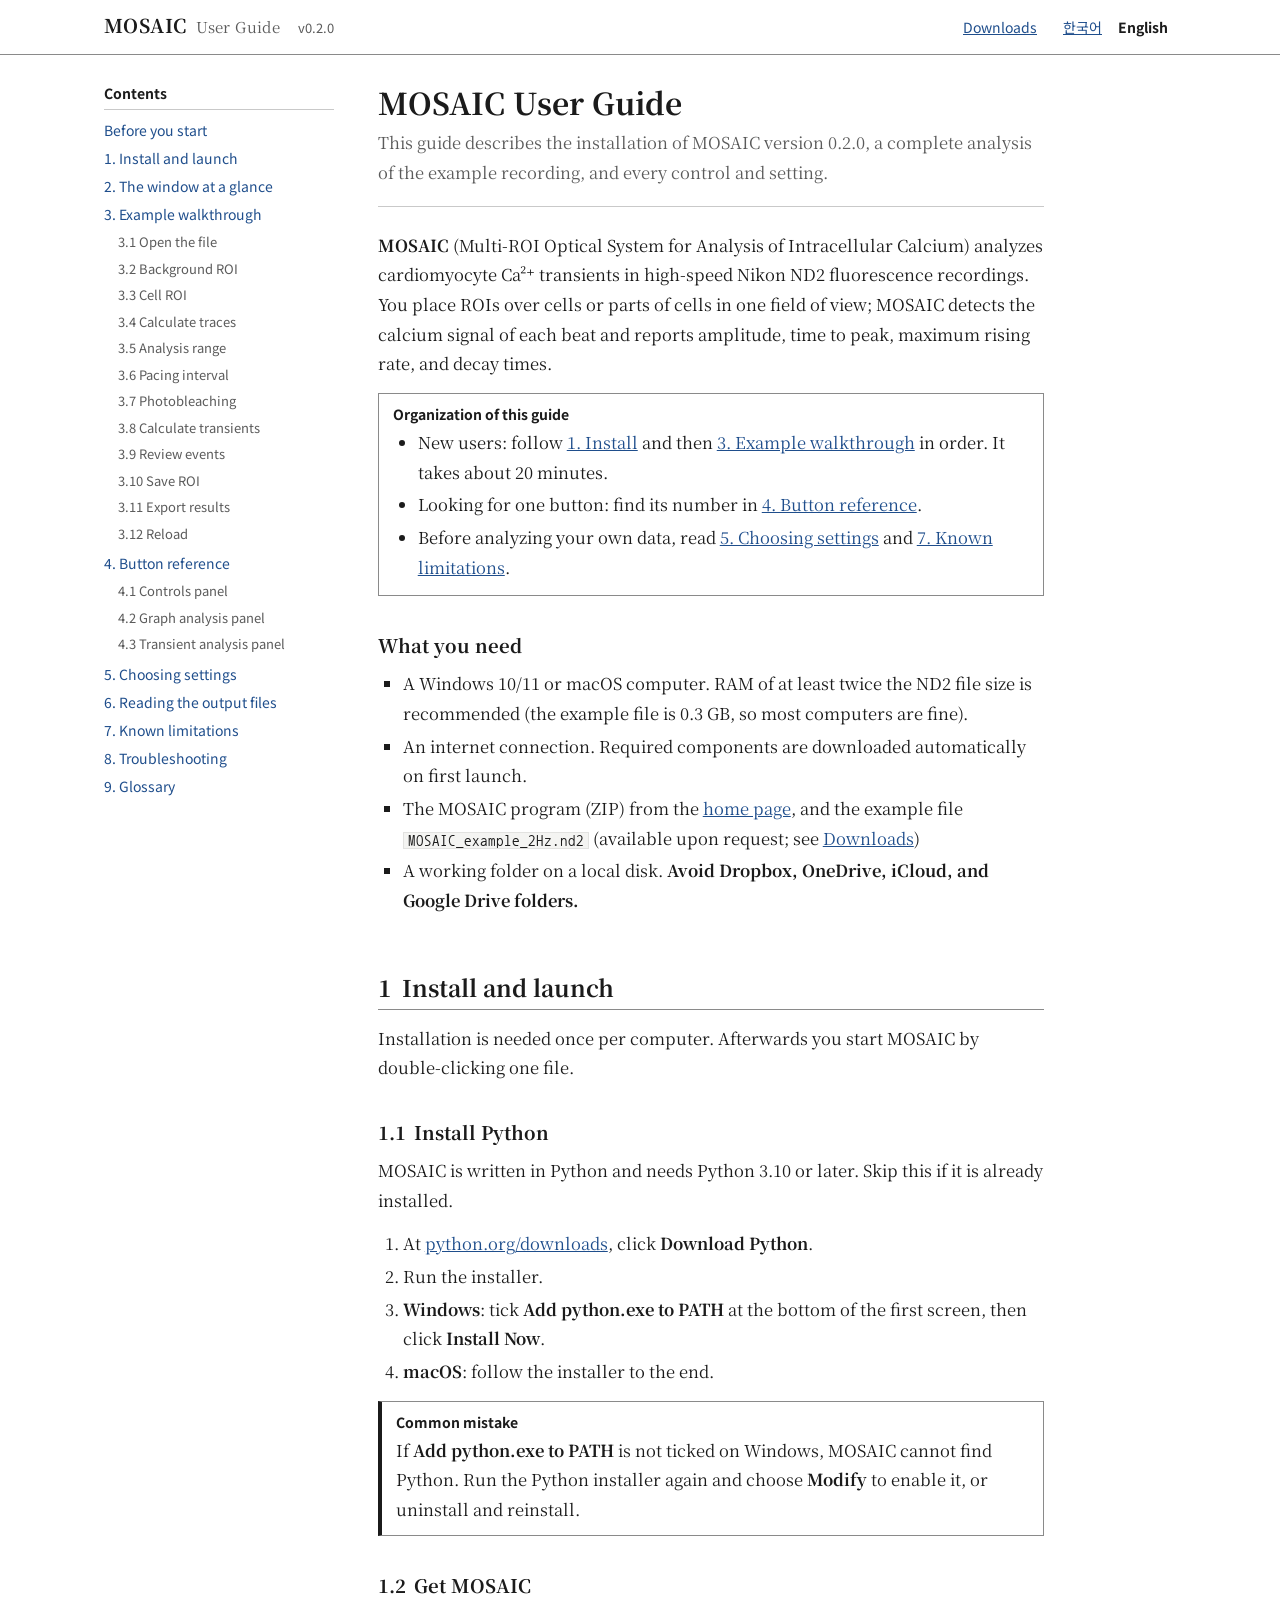
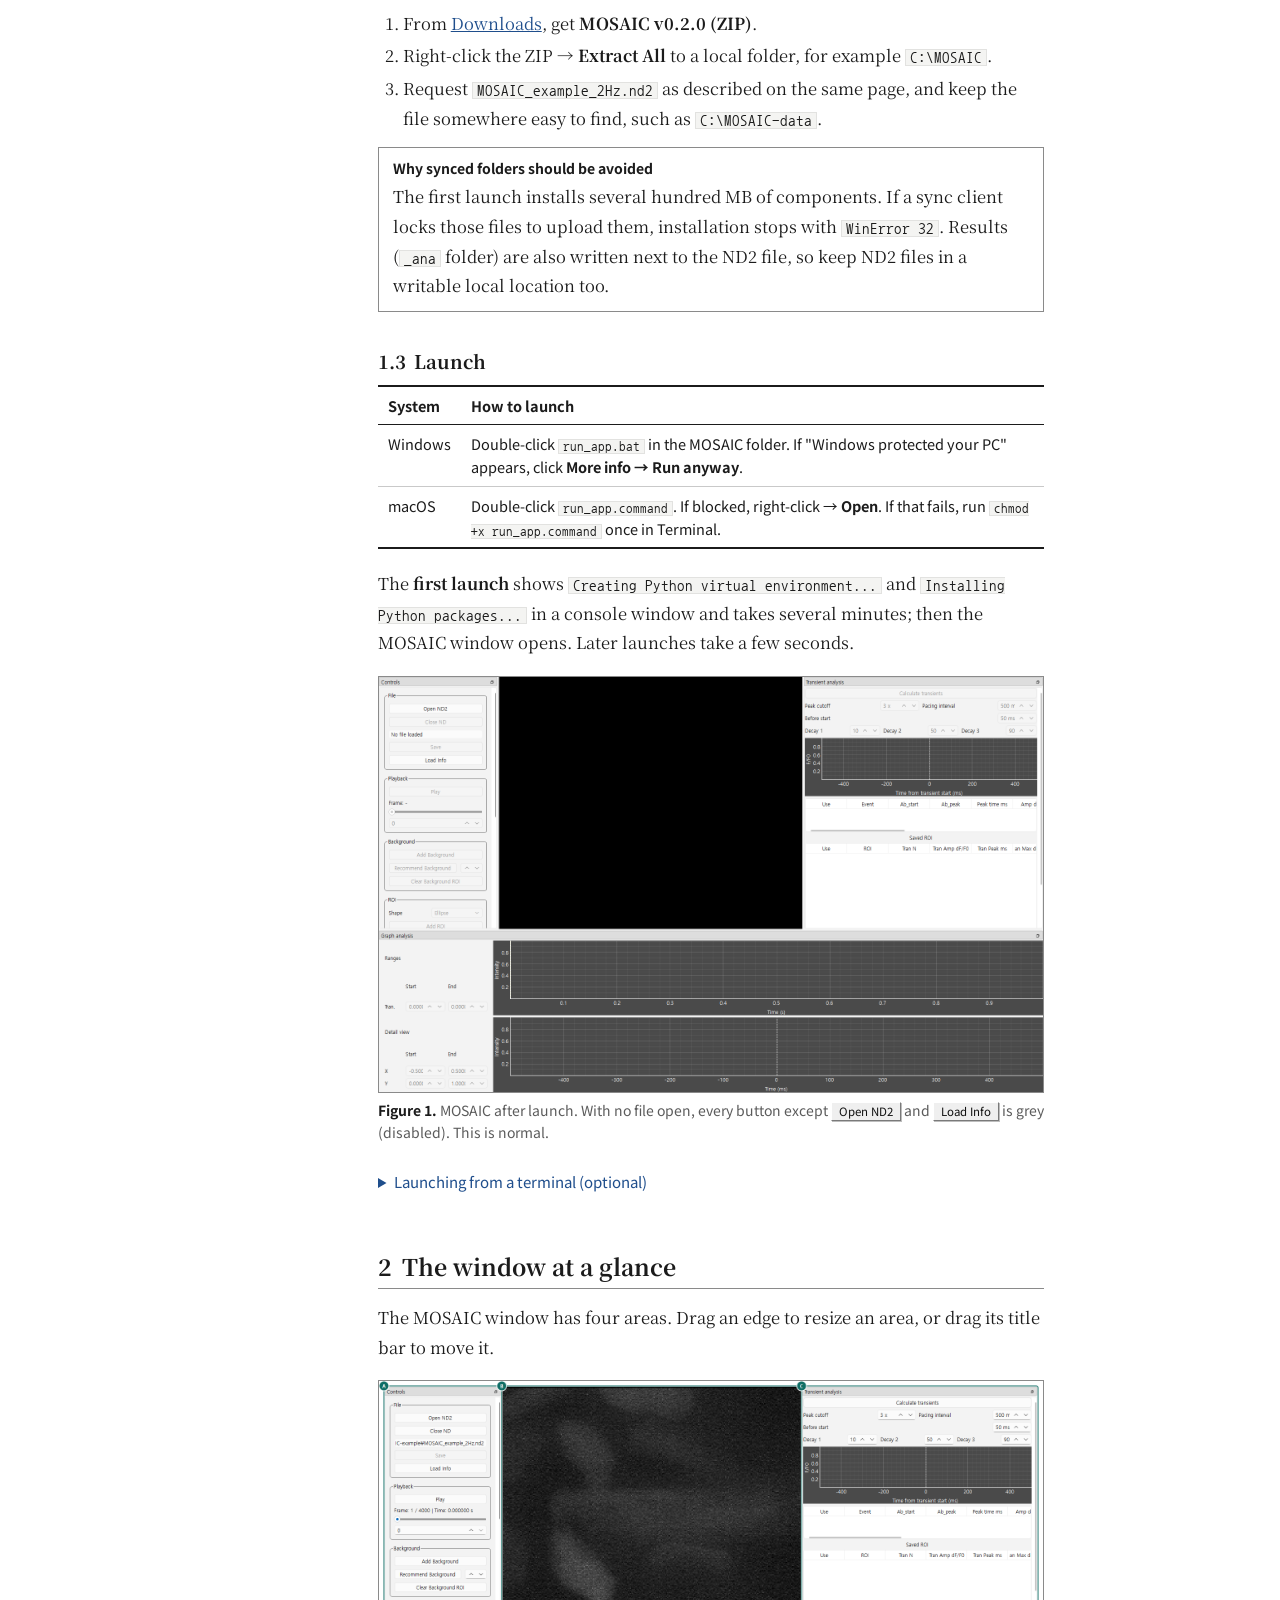
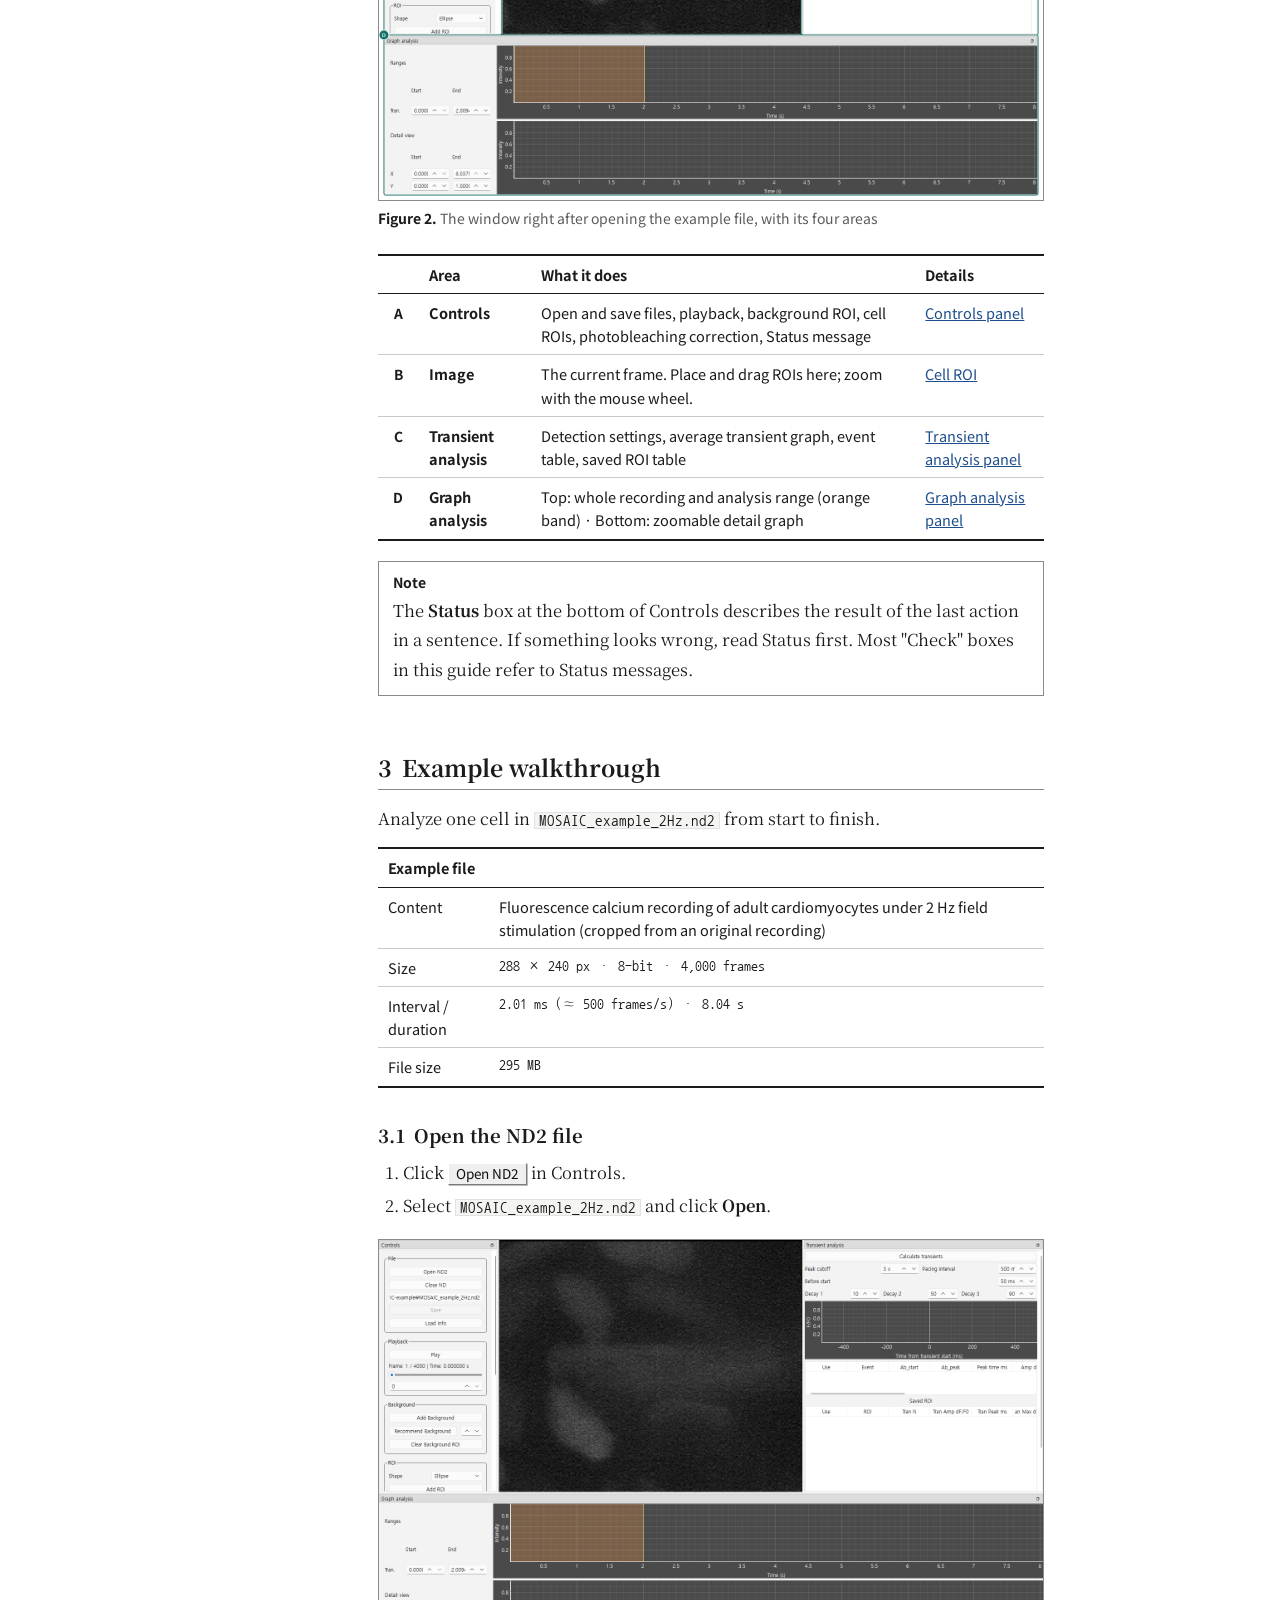
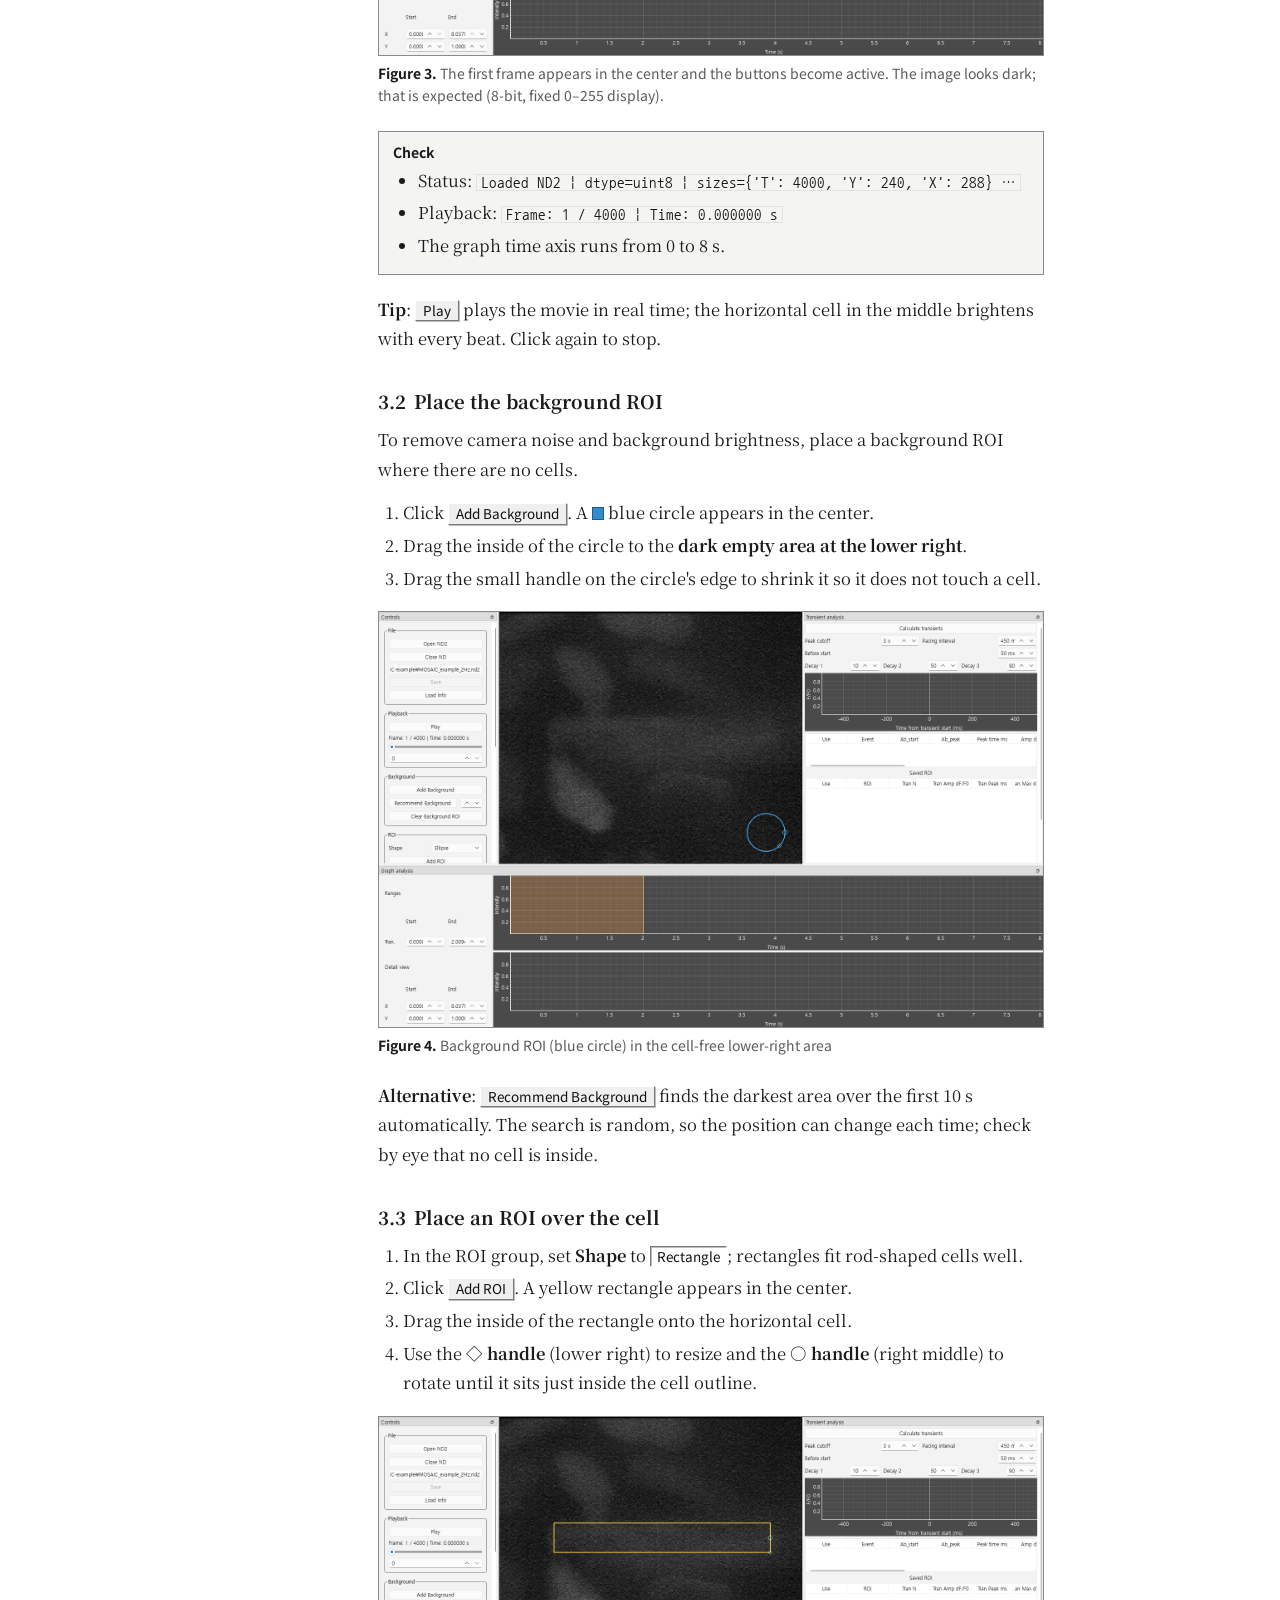
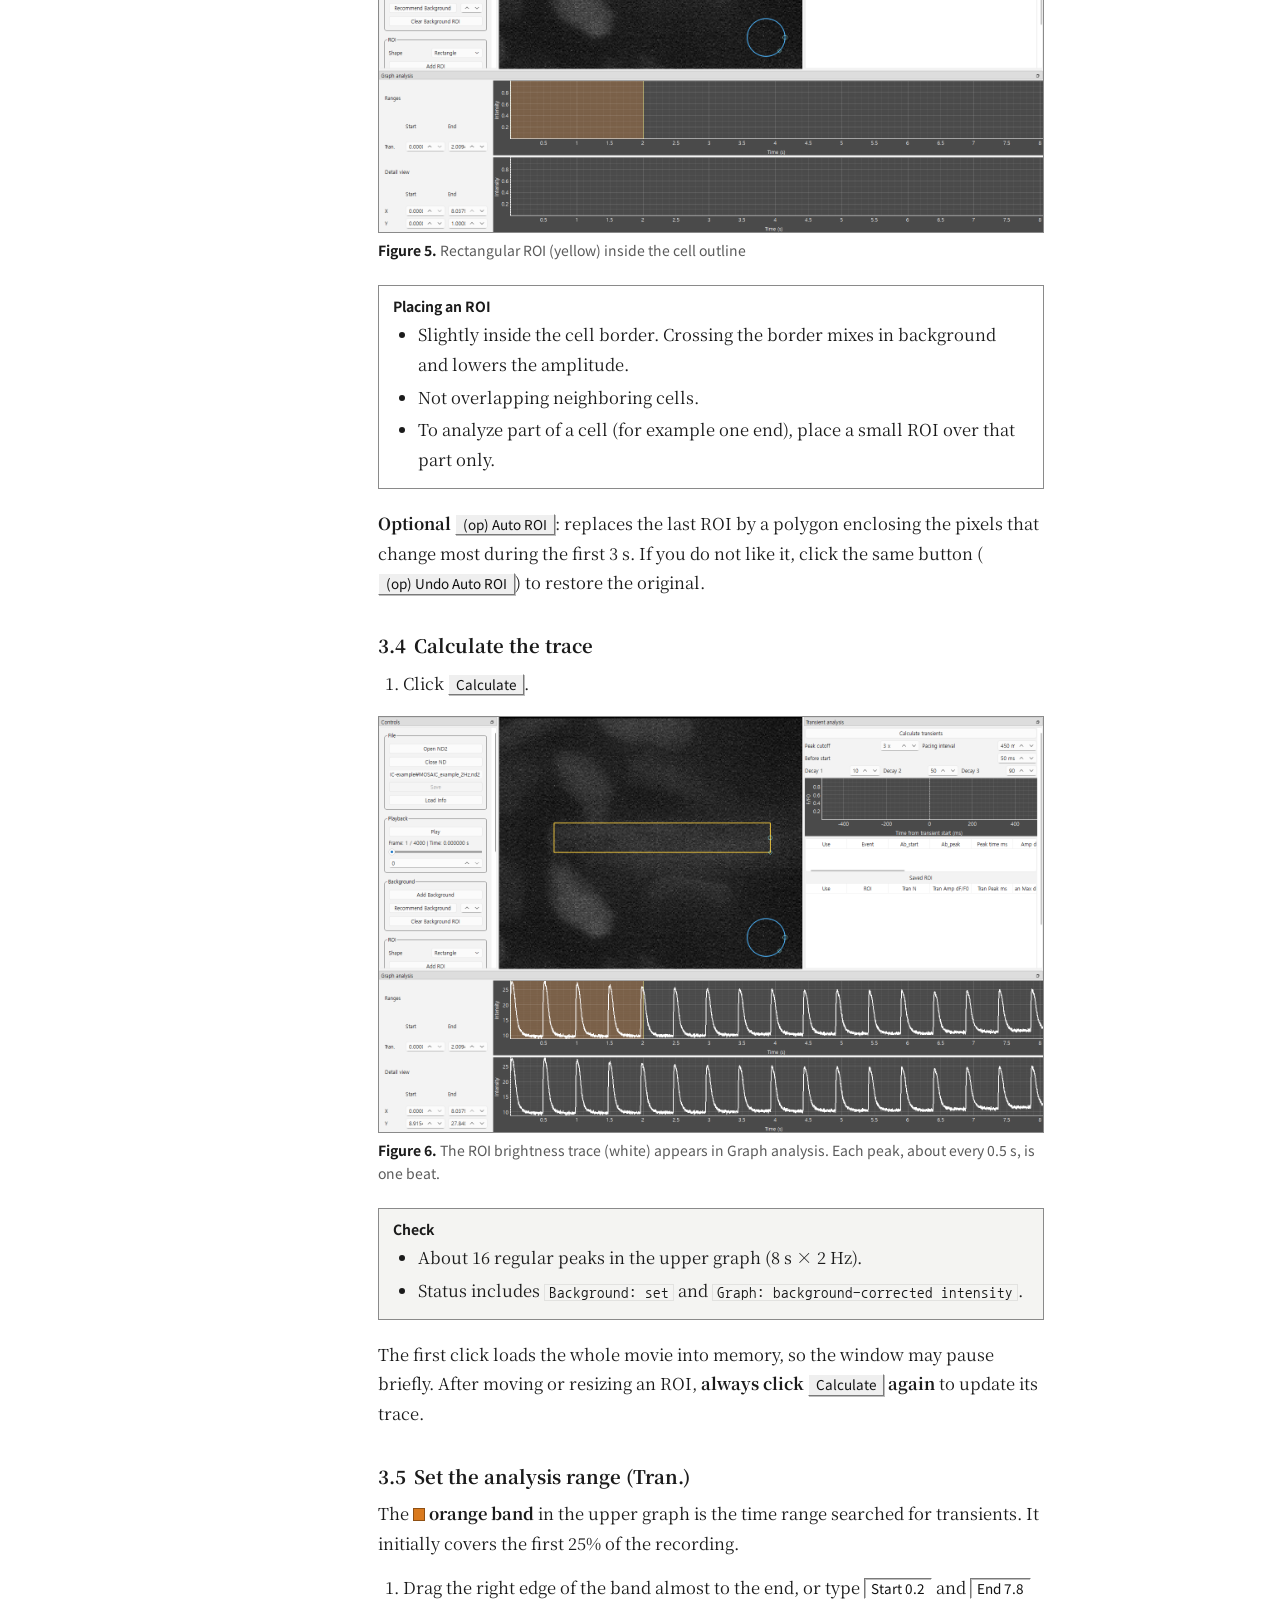
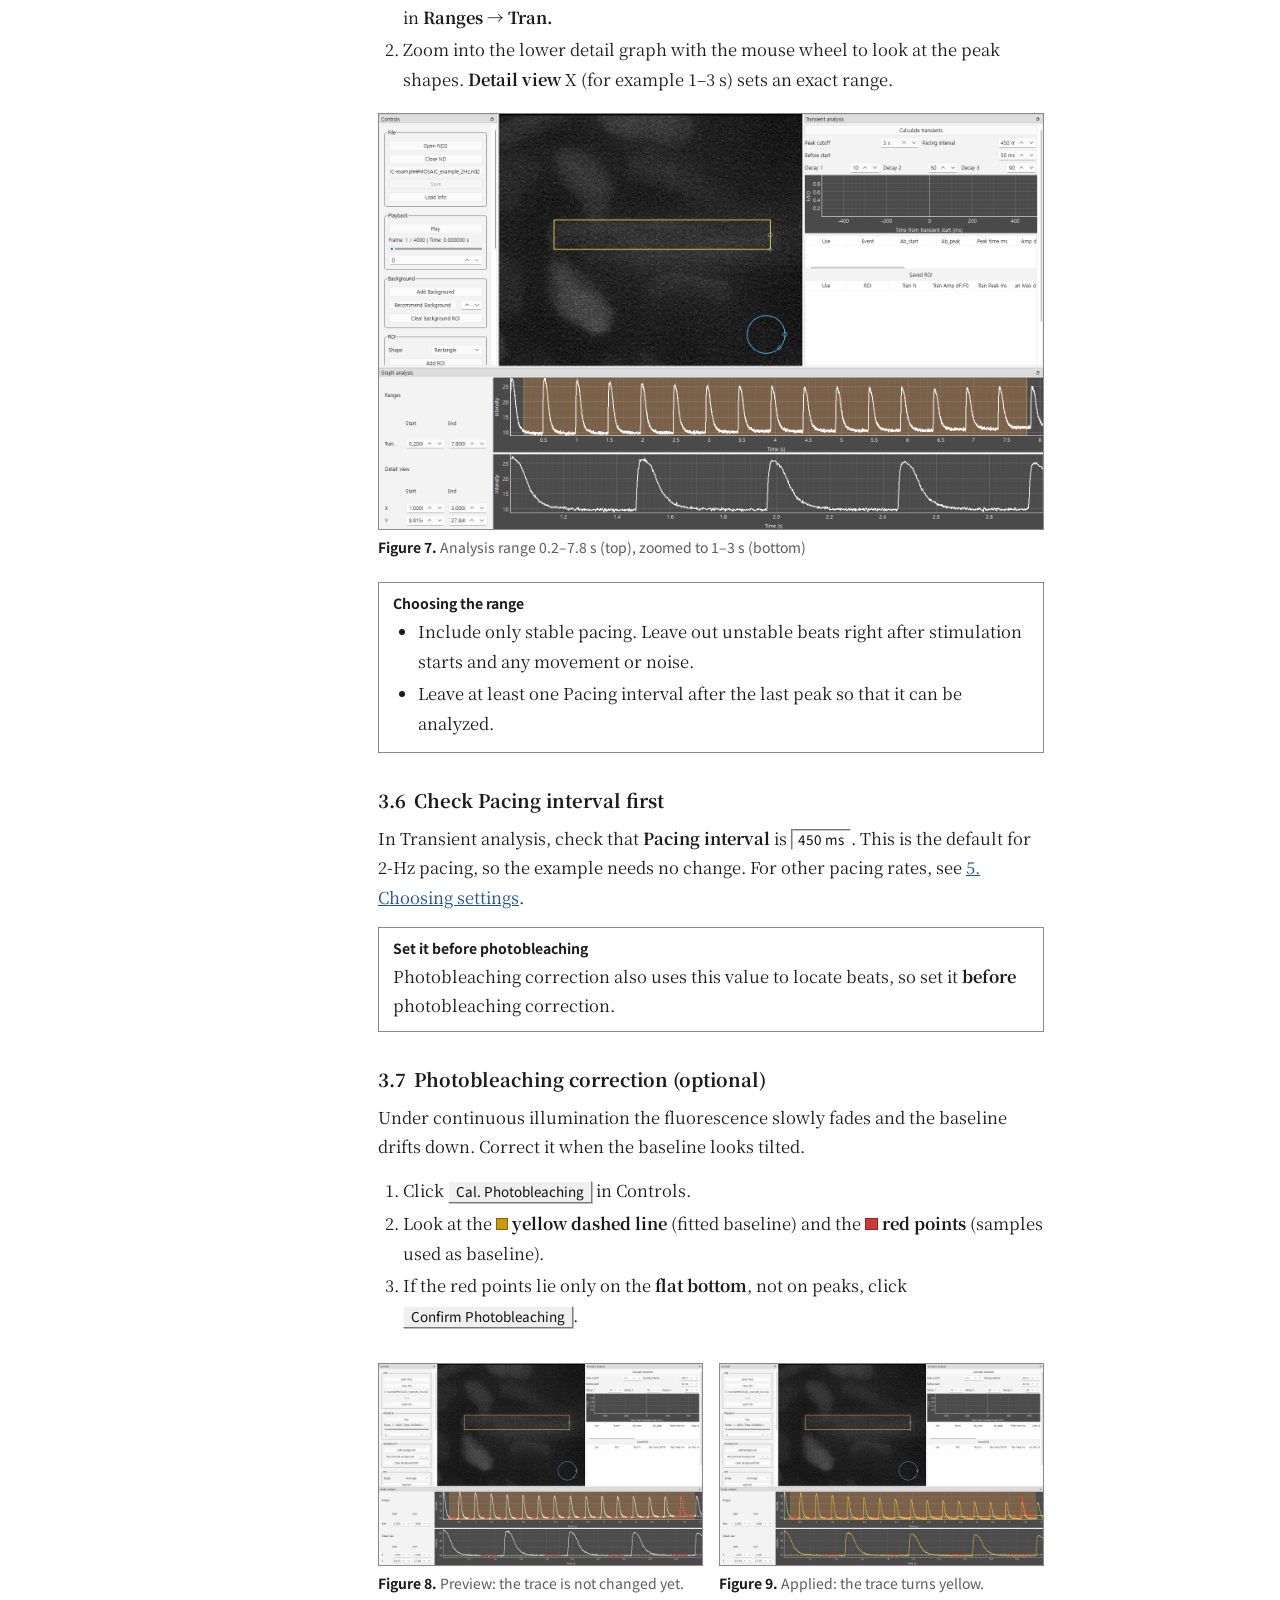
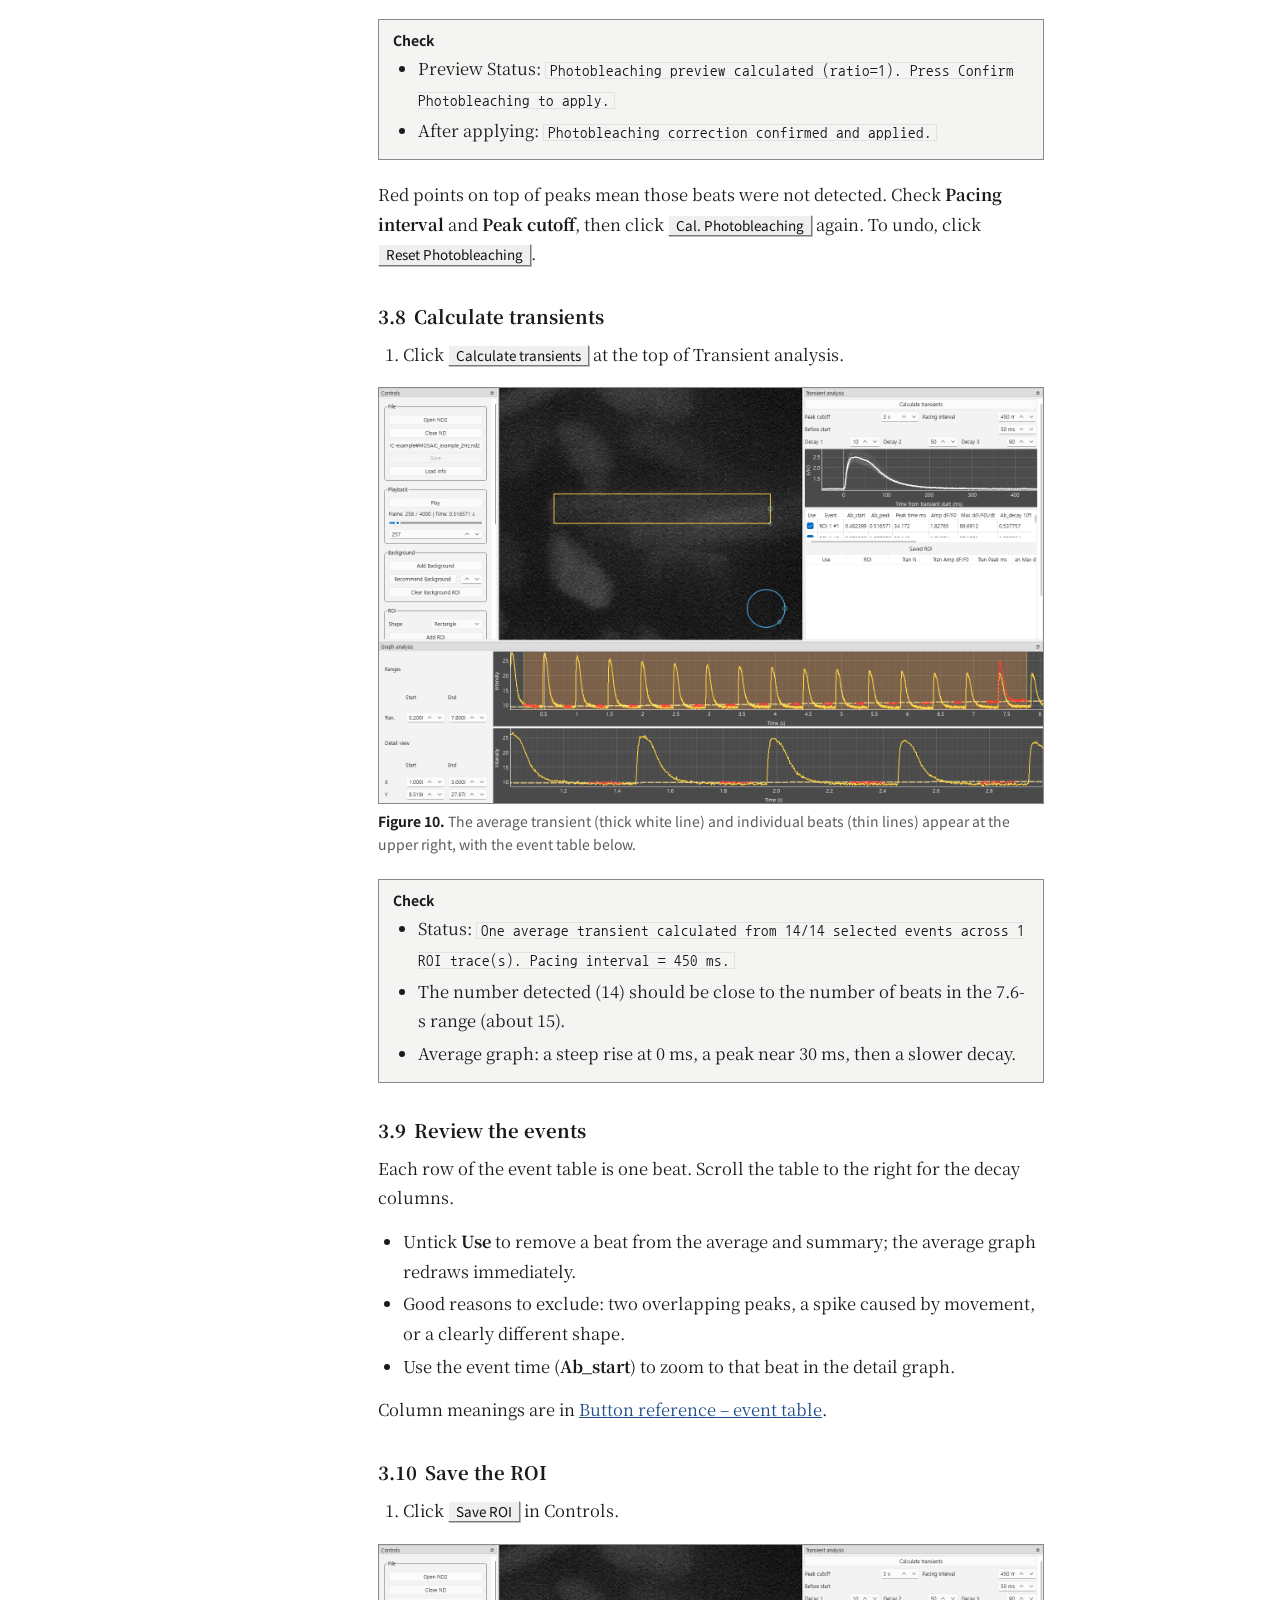
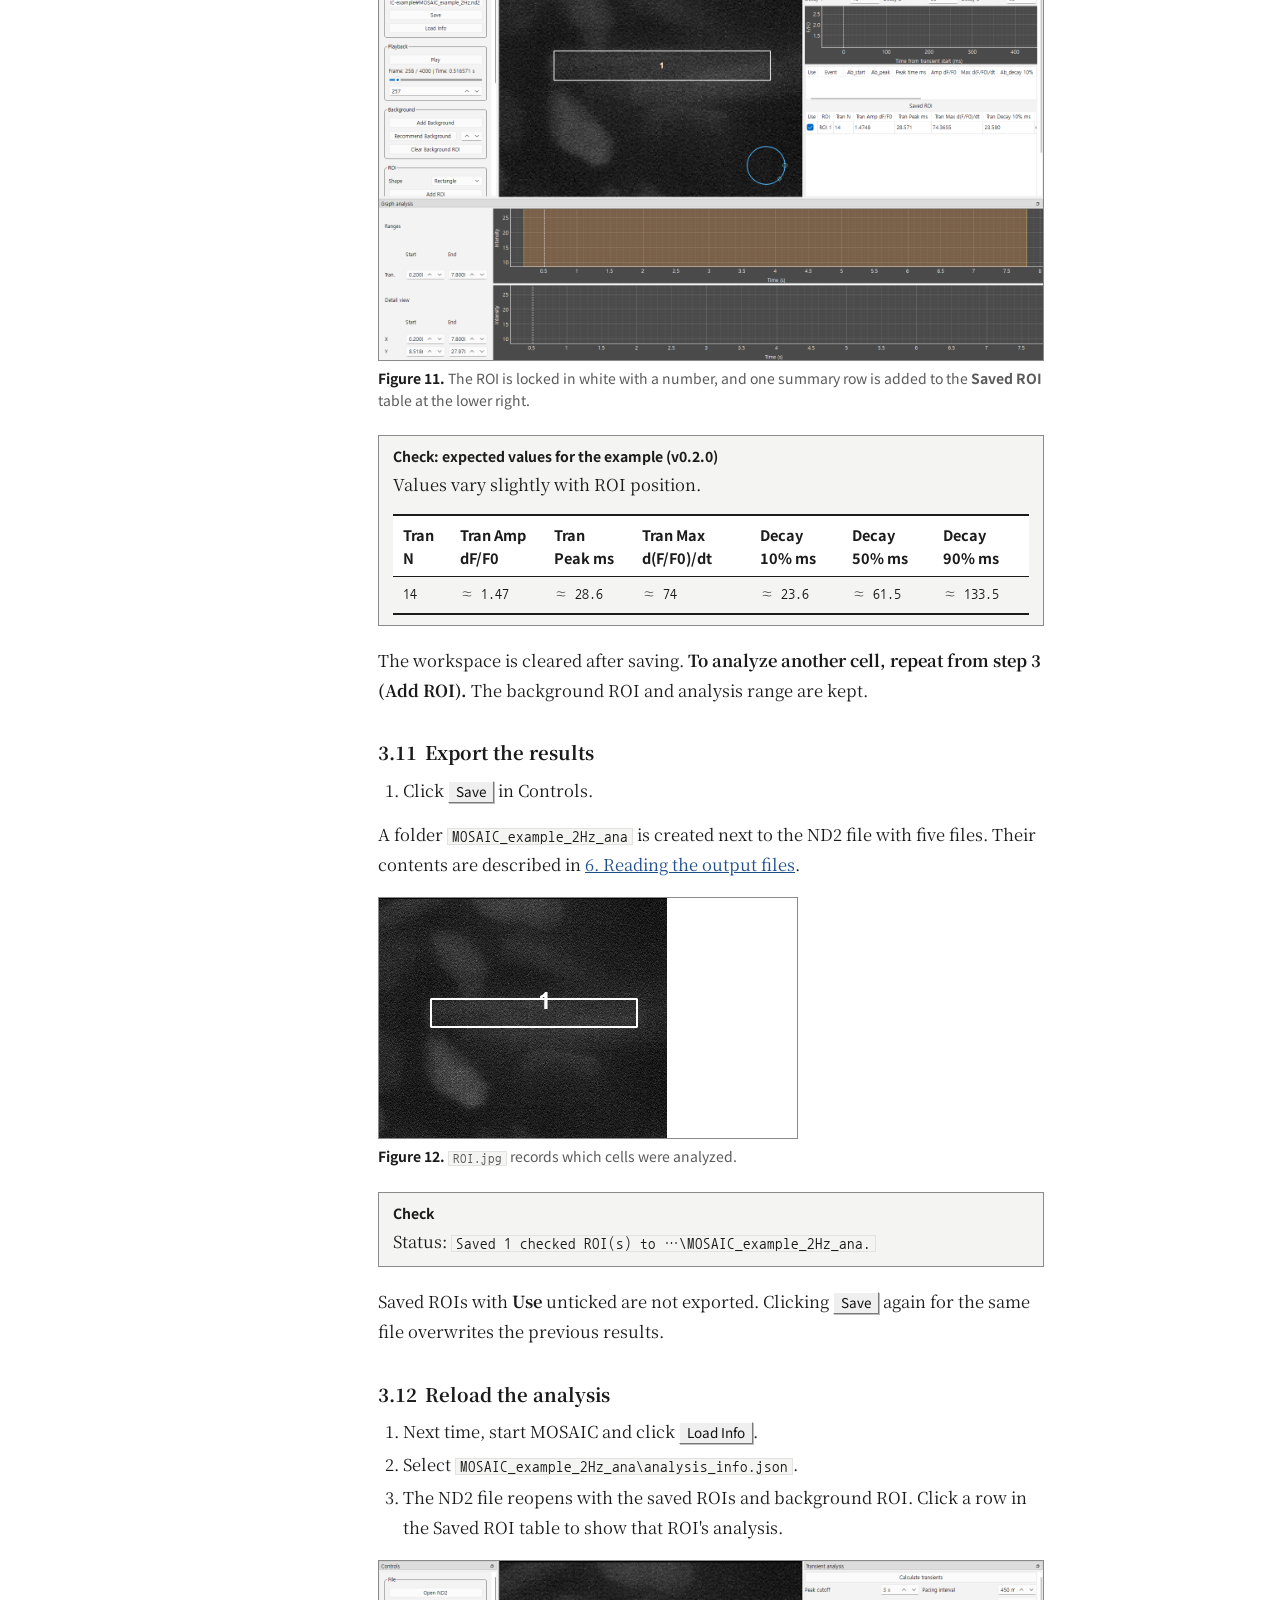
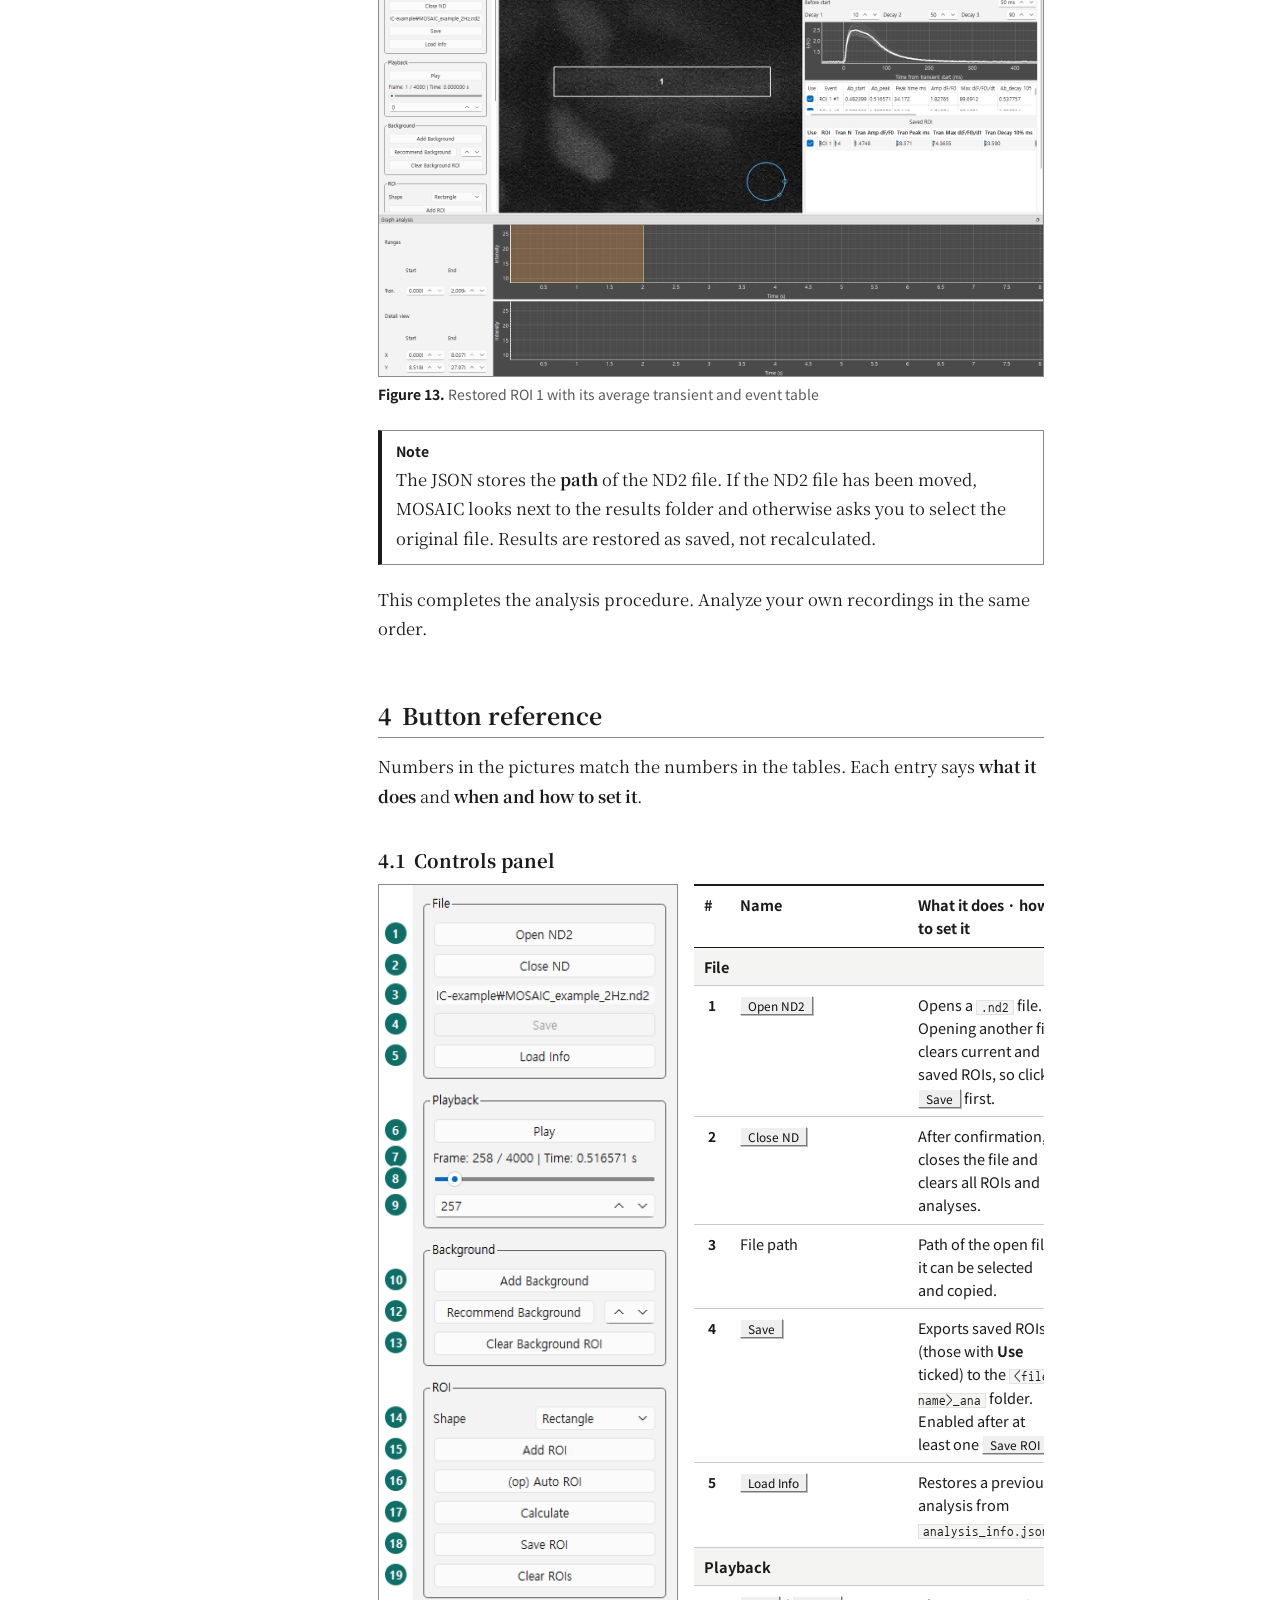
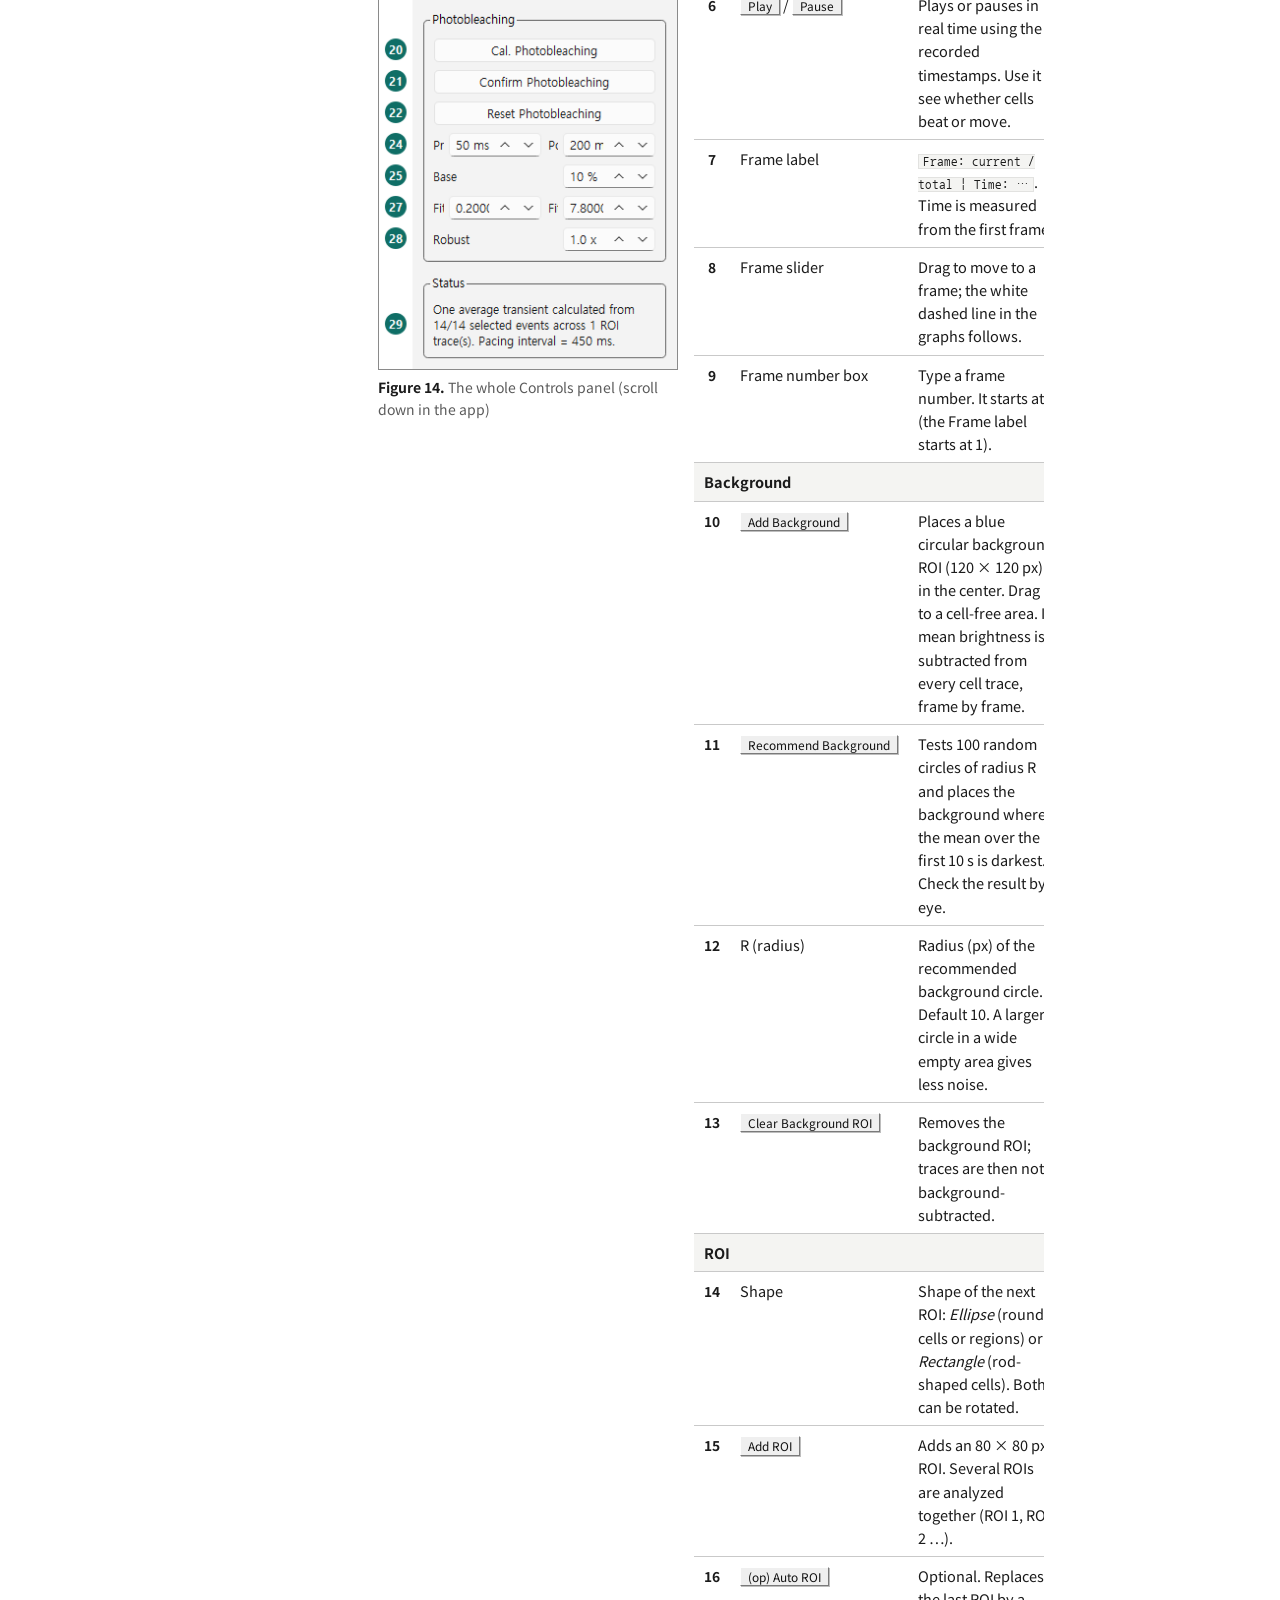
==== commit 8f5fe558: "Add files via upload" ====
--- a/guide-en.html
+++ b/guide-en.html
@@ -85,7 +85,7 @@
 <ul class="check">
   <li>A Windows 10/11 or macOS computer. RAM of at least twice the ND2 file size is recommended (the example file is 0.3 GB, so most computers are fine).</li>
   <li>An internet connection. Required components are downloaded automatically on first launch.</li>
-  <li>The MOSAIC program (ZIP) and the example file <code>MOSAIC_example_2Hz.nd2</code> from the <a href="index.html#downloads">home page</a></li>
+  <li>The MOSAIC program (ZIP) from the <a href="index.html#downloads">home page</a>, and the example file <code>MOSAIC_example_2Hz.nd2</code> (available upon request; see <a href="index.html#downloads">Downloads</a>)</li>
   <li>A working folder on a local disk. <b>Avoid Dropbox, OneDrive, iCloud, and Google Drive folders.</b></li>
 </ul>
 
@@ -107,7 +107,7 @@
 <ol>
   <li>From <a href="index.html#downloads">Downloads</a>, get <b>MOSAIC v0.2.0 (ZIP)</b>.</li>
   <li>Right-click the ZIP → <b>Extract All</b> to a local folder, for example <code>C:\MOSAIC</code>.</li>
-  <li>From the same page, download <code>MOSAIC_example_2Hz.nd2</code> and keep it somewhere easy to find, such as <code>C:\MOSAIC-data</code>.</li>
+  <li>Request <code>MOSAIC_example_2Hz.nd2</code> as described on the same page, and keep the file somewhere easy to find, such as <code>C:\MOSAIC-data</code>.</li>
 </ol>
 <div class="note"><span class="tag">Why synced folders should be avoided</span><p>The first launch installs several hundred MB of components. If a sync client locks those files to upload them, installation stops with <code>WinError 32</code>. Results (<code>_ana</code> folder) are also written next to the ND2 file, so keep ND2 files in a writable local location too.</p></div>
 
@@ -458,7 +458,7 @@
 <tr><td class="v">5</td><td>Peak cutoff</td><td>Start at 3</td><td>Lower if beats are missed; raise if noise is detected</td></tr>
 <tr><td class="v">6</td><td>Photobleaching</td><td>Only when the baseline visibly drifts; default settings</td><td>Red points lie only on the flat bottom</td></tr>
 <tr><td class="v">7</td><td>Before start</td><td>50 ms (shorter than the flat interval between beats)</td><td>The average graph is flat left of 0 ms</td></tr>
-<tr><td class="v">8</td><td>Decay levels</td><td>10 / 50 / 90 % (manuscript)</td><td>Many NA values: check that the analysis window (Pacing interval) is not too short</td></tr>
+<tr><td class="v">8</td><td>Decay levels</td><td>10 / 50 / 90 %</td><td>Many NA values: check that the analysis window (Pacing interval) is not too short</td></tr>
 </table></div>
 <div class="note"><span class="tag">When reporting</span><p>In papers and reports, state the <b>Pacing interval, Peak cutoff, Before start, whether photobleaching correction was applied</b>, and the MOSAIC version (v0.2.0).</p></div>
 
